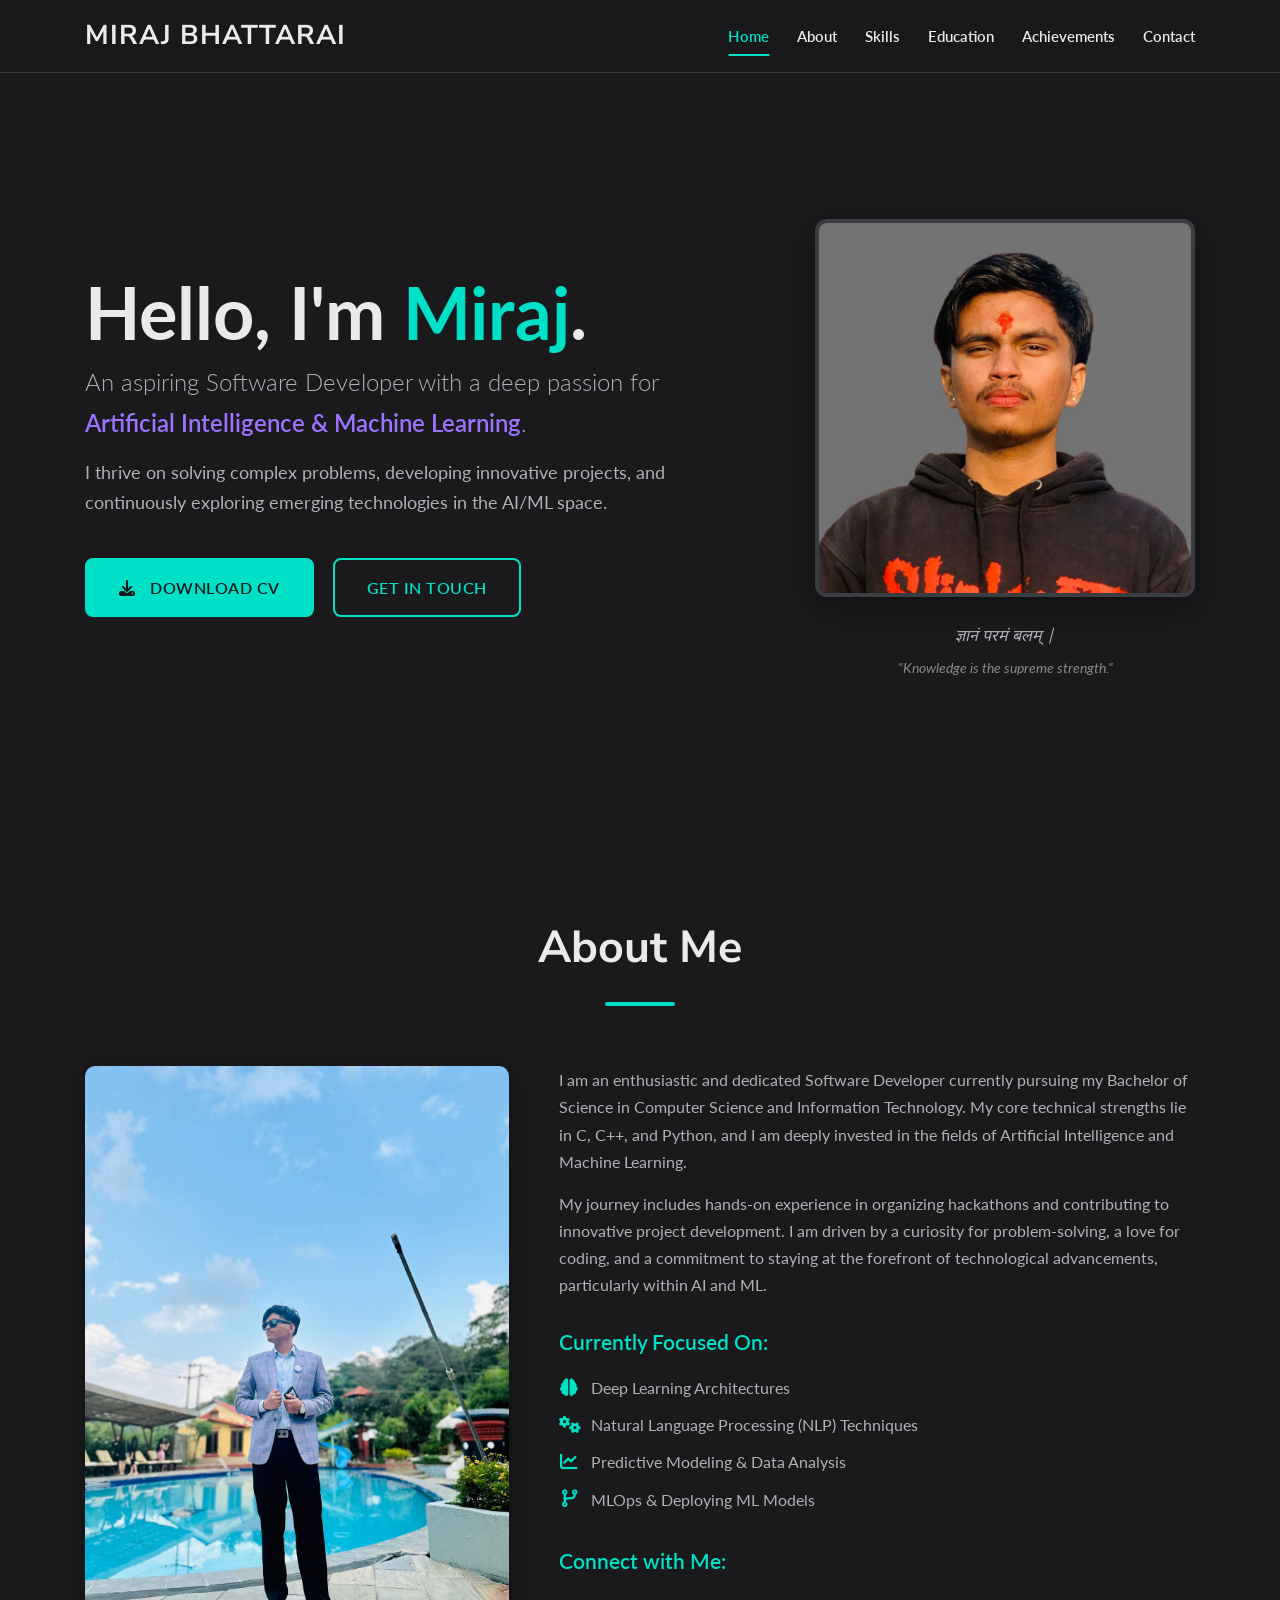
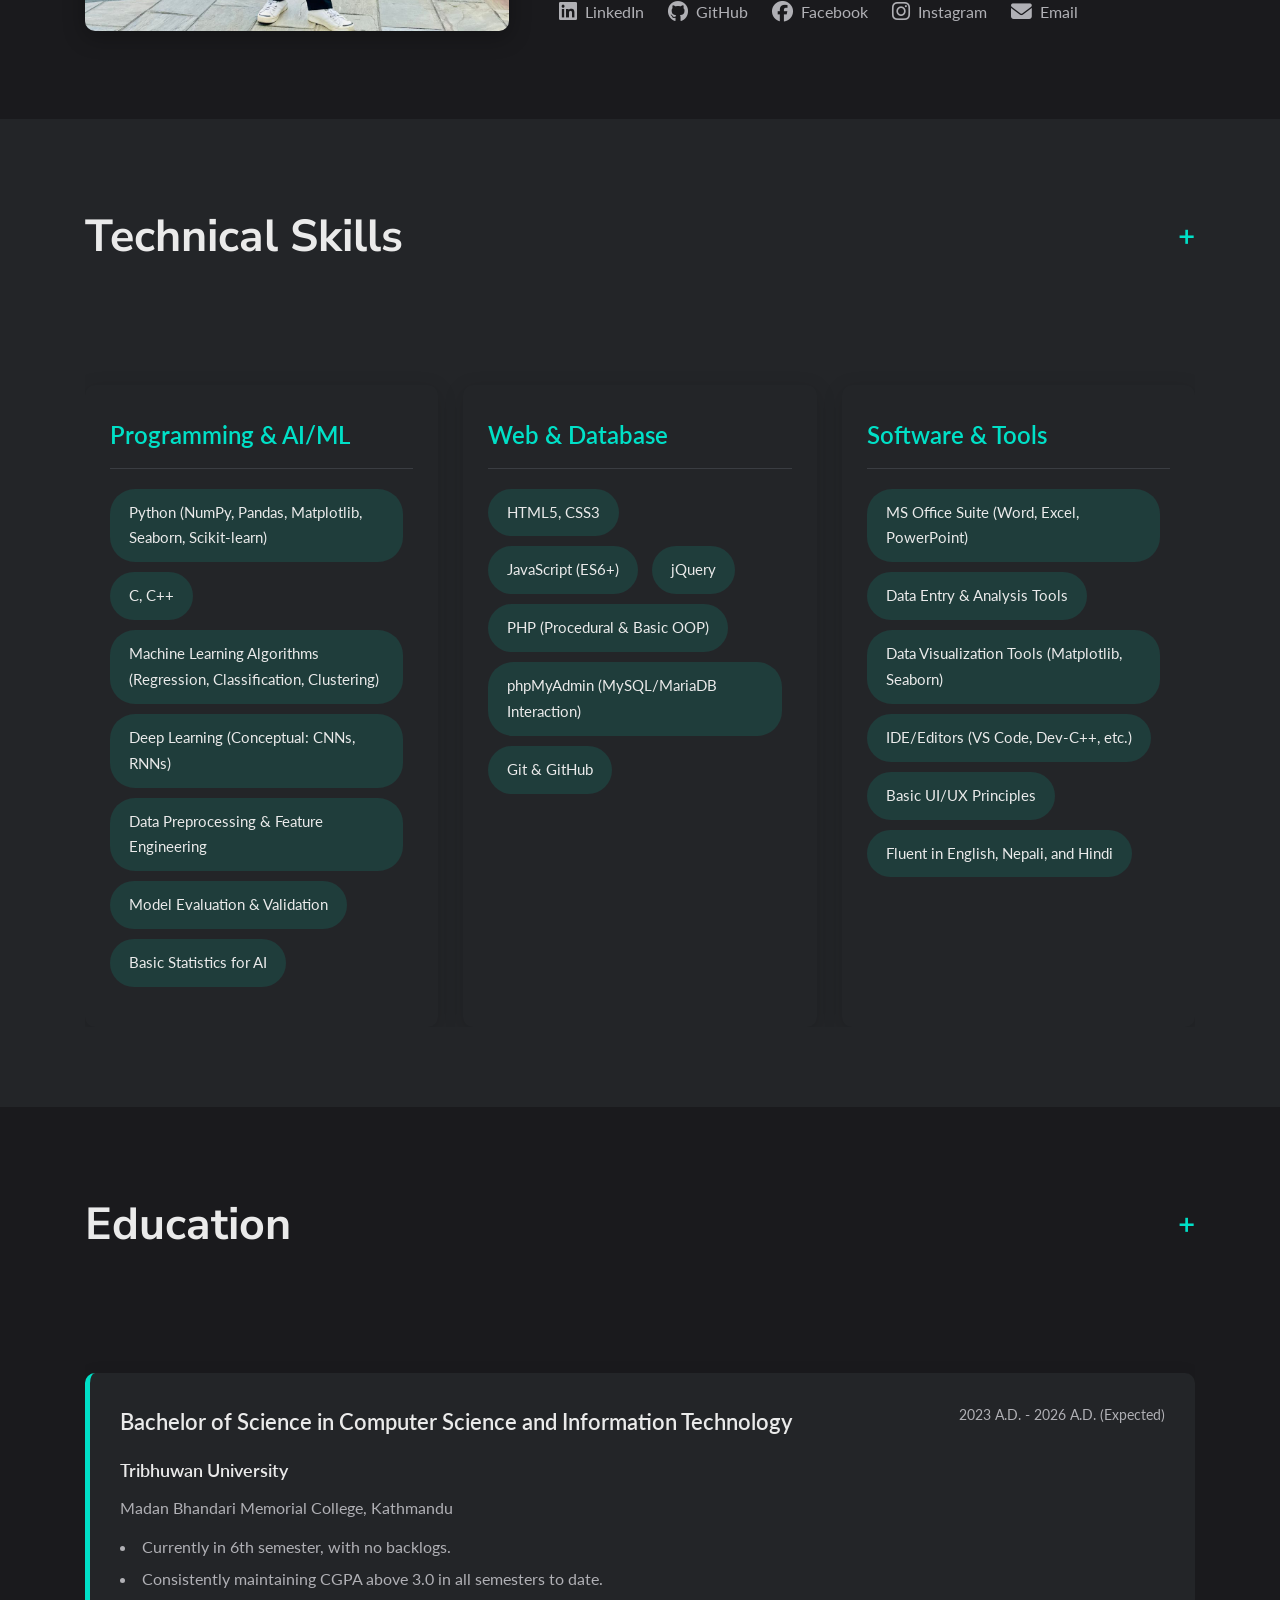
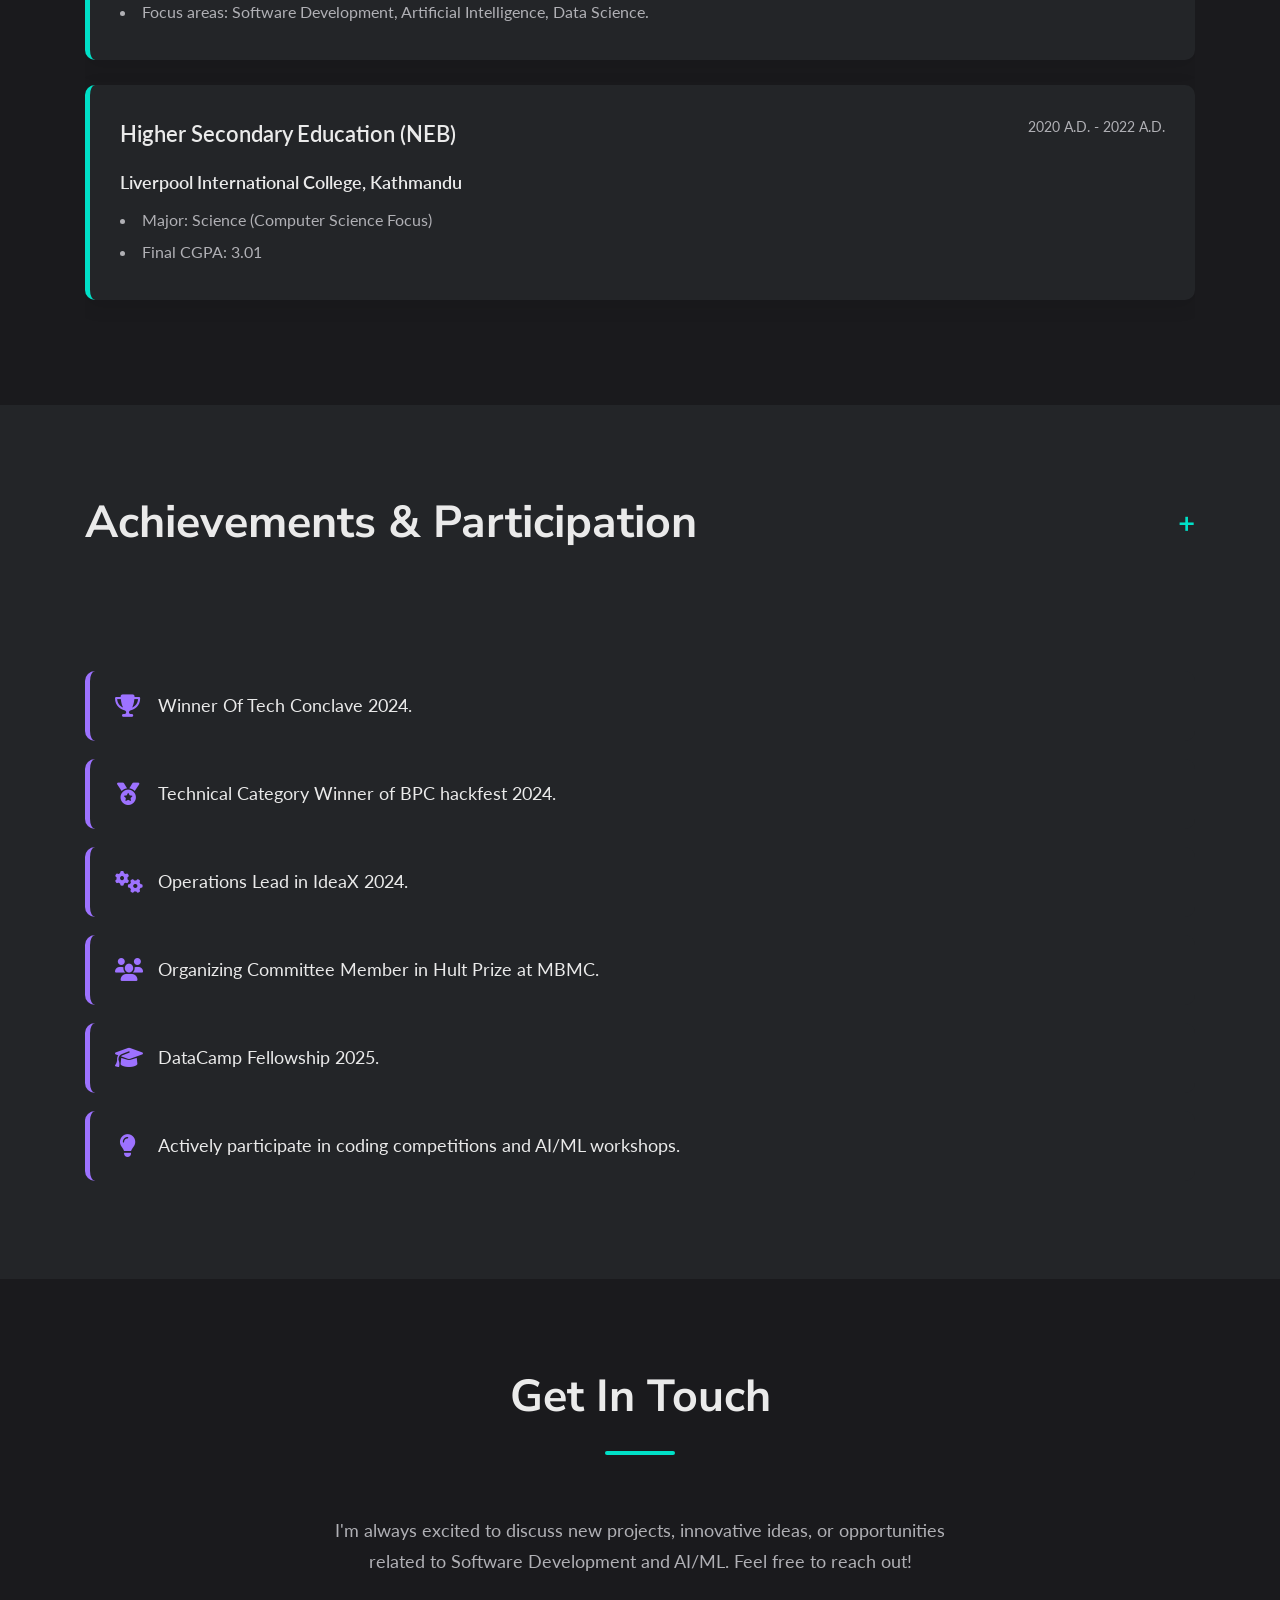
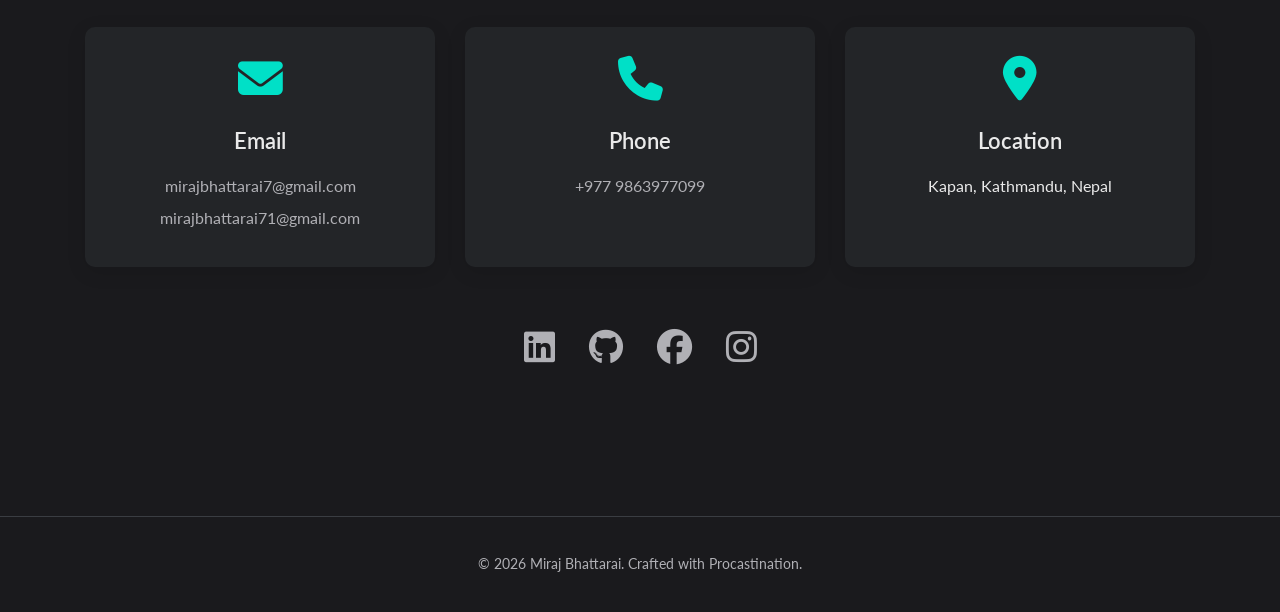
==== index.html @ d1d5b772 "Update index.html sem_updated" ====
<!DOCTYPE html>
<html lang="en">
<head>
    <meta charset="UTF-8">
    <meta name="viewport" content="width=device-width, initial-scale=1.0">
    <title>Miraj Bhattarai - Aspiring AI/ML Developer</title>
    <link rel="stylesheet" href="css/style.css">
    <link href="https://fonts.googleapis.com/css2?family=Lato:wght@300;400;700&family=Noto+Sans+Devanagari:wght@400;700&family=Nunito+Sans:wght@400;600;700&display=swap" rel="stylesheet">
    <link rel="stylesheet" href="https://cdnjs.cloudflare.com/ajax/libs/font-awesome/6.4.0/css/all.min.css">
    <link rel="icon" href="favicon.png" type="image/png" sizes="40x40">
</head>
<body>
    <header id="main-header">
        <div class="container">
            <div class="logo">
                <a href="#hero">MIRAJ BHATTARAI</a>
            </div>
            <nav>
                <button class="menu-toggle" id="mobile-menu" aria-label="Open navigation menu" aria-expanded="false">
                    <span class="bar"></span><span class="bar"></span><span class="bar"></span>
                </button>
                <ul class="nav-list">
                    <li><a href="#hero" class="active-link">Home</a></li>
                    <li><a href="#about">About</a></li>
                    <li><a href="#skills">Skills</a></li>
                    <li><a href="#education">Education</a></li>
                    <li><a href="#events">Achievements</a></li>
                    <li><a href="#contact">Contact</a></li>
                </ul>
            </nav>
        </div>
    </header>

    <main>
        <section id="hero">
            <div class="container hero-content-container">
                <div class="hero-text">
                    <h1 class="hero-greeting">Hello, I'm <span class="highlight-name">Miraj</span>.</h1>
                    <p class="hero-tagline">An aspiring Software Developer with a deep passion for <span class="ai-ml-highlight">Artificial Intelligence & Machine Learning</span>.</p>
                    <p class="hero-sub-tagline">I thrive on solving complex problems, developing innovative projects, and continuously exploring emerging technologies in the AI/ML space.</p>
                    <div class="hero-buttons">
                        <a href="docs/Miraj Bhattarai.pdf" class="btn btn-primary" download="Miraj Bhattarai_CV.pdf">
                            <i class="fas fa-download"></i> Download CV
                        </a>
                        <a href="#contact" class="btn btn-secondary">Get in Touch</a>
                    </div>
                </div>
                <div class="hero-image">
                    <img src="images/miraj-photo.jpg" alt="Miraj Bhattarai">
                    <p class="sanskrit-sloka">
                        ज्ञानं परमं बलम् |<br>
                        <!-- Jñānaṁ paramaṁ balam | -->
                    </p>
                     <p class="sloka-meaning">
                        <em>"Knowledge is the supreme strength."</em>
                    </p>
                </div>
            </div>
        </section>

        <section id="about" class="content-section">
            <div class="container">
                <h2 class="section-title"><span class="diamond-icon">◆</span> About Me</h2>
                <div class="about-content-grid">
                    <div class="about-image-container">
                        <img src="images/second.jpg" alt="Miraj Bhattarai - About" class="about-image">
                    </div>
                    <div class="about-text-container">
                        <p>
                            I am an enthusiastic and dedicated Software Developer currently pursuing my Bachelor of Science in Computer Science and Information Technology. My core technical strengths lie in C, C++, and Python, and I am deeply invested in the fields of Artificial Intelligence and Machine Learning.
                        </p>
                        <p>
                            My journey includes hands-on experience in organizing hackathons and contributing to innovative project development. I am driven by a curiosity for problem-solving, a love for coding, and a commitment to staying at the forefront of technological advancements, particularly within AI and ML.
                        </p>
                        <h4>Currently Focused On:</h4>
                        <ul>
                            <li><i class="fas fa-brain"></i> Deep Learning Architectures</li>
                            <li><i class="fas fa-cogs"></i> Natural Language Processing (NLP) Techniques</li>
                            <li><i class="fas fa-chart-line"></i> Predictive Modeling & Data Analysis</li>
                            <li><i class="fas fa-code-branch"></i> MLOps & Deploying ML Models</li>
                        </ul>
                        <div class="connect-links">
                            <h4>Connect with Me:</h4>
                            <a href="https://www.linkedin.com/in/miraj-bhattarai-1122b6265/" target="_blank" rel="noopener noreferrer"><i class="fab fa-linkedin"></i> LinkedIn</a>
                            <a href="https://github.com/MirajB1" target="_blank" rel="noopener noreferrer"><i class="fab fa-github"></i> GitHub</a>
                            <a href="https://www.facebook.com/miraj.bhattarai.944" target="_blank" rel="noopener noreferrer"><i class="fab fa-facebook"></i> Facebook</a>
                            <a href="https://www.instagram.com/bhattaraimiraj/" target="_blank" rel="noopener noreferrer"><i class="fab fa-instagram"></i> Instagram</a>
                            <a href="mailto:mirajbhattarai7@gmail.com"><i class="fas fa-envelope"></i> Email</a>
                        </div>
                    </div>
                </div>
            </div>
        </section>

        <section id="skills" class="content-section alt-bg">
            <div class="container">
                <h2 class="section-title collapsible-trigger">
                    <span class="diamond-icon">◆</span> Technical Skills <span class="toggle-icon">+</span>
                </h2>
                <div class="collapsible-content">
                    <div class="skills-layout">
                        <div class="skill-group">
                            <h3>Programming & AI/ML</h3>
                            <ul>
                                <li>Python (NumPy, Pandas, Matplotlib, Seaborn, Scikit-learn)</li>
                                <li>C, C++</li>
                                <li>Machine Learning Algorithms (Regression, Classification, Clustering)</li>
                                <li>Deep Learning (Conceptual: CNNs, RNNs)</li>
                                <li>Data Preprocessing & Feature Engineering</li>
                                <li>Model Evaluation & Validation</li>
                                <li>Basic Statistics for AI</li>
                            </ul>
                        </div>
                        <div class="skill-group">
                            <h3>Web & Database</h3>
                            <ul>
                                <li>HTML5, CSS3</li>
                                <li>JavaScript (ES6+)</li>
                                <li>jQuery</li>
                                <li>PHP (Procedural & Basic OOP)</li>
                                <li>phpMyAdmin (MySQL/MariaDB Interaction)</li>
                                <li>Git & GitHub</li>
                            </ul>
                        </div>
                        <div class="skill-group">
                            <h3>Software & Tools</h3>
                            <ul>
                                <li>MS Office Suite (Word, Excel, PowerPoint)</li>
                                <li>Data Entry & Analysis Tools</li>
                                <li>Data Visualization Tools (Matplotlib, Seaborn)</li>
                                <li>IDE/Editors (VS Code, Dev-C++, etc.)</li>
                                <li>Basic UI/UX Principles</li>
                                <li>Fluent in English, Nepali, and Hindi</li>
                            </ul>
                        </div>
                    </div>
                </div>
            </div>
        </section>

        <section id="education" class="content-section">
            <div class="container">
                <h2 class="section-title collapsible-trigger">
                    <span class="diamond-icon">◆</span> Education <span class="toggle-icon">+</span>
                </h2>
                <div class="collapsible-content">
                    <div class="education-entry">
                        <div class="education-header">
                            <h3>Bachelor of Science in Computer Science and Information Technology</h3>
                            <span class="dates">2023 A.D. - 2026 A.D. (Expected)</span>
                        </div>
                        <p class="institution">Tribhuwan University</p>
                        <p class="college">Madan Bhandari Memorial College, Kathmandu</p>
                        <ul>
                            <li>Currently in 6th semester, with no backlogs.</li>
                            <li>Consistently maintaining CGPA above 3.0 in all semesters to date.</li>
                            <li>Focus areas: Software Development, Artificial Intelligence, Data Science.</li>
                        </ul>
                    </div>
                    <div class="education-entry">
                        <div class="education-header">
                            <h3>Higher Secondary Education (NEB)</h3>
                            <span class="dates">2020 A.D. - 2022 A.D.</span>
                        </div>
                        <p class="institution">Liverpool International College, Kathmandu</p>
                        <ul>
                            <li>Major: Science (Computer Science Focus)</li>
                            <li>Final CGPA: 3.01</li>
                        </ul>
                    </div>
                </div>
            </div>
        </section>

        <section id="events" class="content-section alt-bg">
            <div class="container">
                <h2 class="section-title collapsible-trigger">
                    <span class="diamond-icon">◆</span> Achievements & Participation <span class="toggle-icon">+</span>
                </h2>
                <div class="collapsible-content">
                    <ul class="achievements-list">
                        <li><i class="fas fa-trophy"></i> Winner Of Tech Conclave 2024.</li>
                        <li><i class="fas fa-medal"></i> Technical Category Winner of BPC hackfest 2024.</li>
                        <li><i class="fas fa-cogs"></i> Operations Lead in IdeaX 2024.</li>
                        <li><i class="fas fa-users"></i> Organizing Committee Member in Hult Prize at MBMC.</li>
                        <li><i class="fas fa-graduation-cap"></i> DataCamp Fellowship 2025.</li>
                        <li><i class="fas fa-lightbulb"></i> Actively participate in coding competitions and AI/ML workshops.</li>
                    </ul>
                </div>
            </div>
        </section>

        <section id="contact" class="content-section">
            <div class="container">
                <h2 class="section-title"><span class="diamond-icon">◆</span> Get In Touch</h2>
                <p class="contact-intro">I'm always excited to discuss new projects, innovative ideas, or opportunities related to Software Development and AI/ML. Feel free to reach out!</p>
                <div class="contact-methods">
                    <div class="contact-method">
                        <i class="fas fa-envelope fa-2x"></i>
                        <h4>Email</h4>
                        <p><a href="mailto:mirajbhattarai7@gmail.com">mirajbhattarai7@gmail.com</a></p>
                        <p><a href="mailto:mirajbhattarai71@gmail.com">mirajbhattarai71@gmail.com</a></p>
                    </div>
                    <div class="contact-method">
                        <i class="fas fa-phone fa-2x"></i>
                        <h4>Phone</h4>
                        <p><a href="tel:+9779863977099">+977 9863977099</a></p>
                    </div>
                    <div class="contact-method">
                        <i class="fas fa-map-marker-alt fa-2x"></i>
                        <h4>Location</h4>
                        <p>Kapan, Kathmandu, Nepal</p>
                    </div>
                </div>
                <div class="social-links-footer">
                    <a href="https://www.linkedin.com/in/miraj-bhattarai-1122b6265/" target="_blank" rel="noopener noreferrer" aria-label="LinkedIn"><i class="fab fa-linkedin"></i></a>
                    <a href="https://github.com/MirajB1" target="_blank" rel="noopener noreferrer" aria-label="GitHub"><i class="fab fa-github"></i></a>
                    <a href="https://www.facebook.com/miraj.bhattarai.944" target="_blank" rel="noopener noreferrer" aria-label="Facebook"><i class="fab fa-facebook"></i></a>
                    <a href="https://www.instagram.com/bhattaraimiraj/" target="_blank" rel="noopener noreferrer" aria-label="Instagram"><i class="fab fa-instagram"></i></a>
                </div>
            </div>
        </section>
    </main>

    <footer id="main-footer">
        <div class="container">
            <p>© <span id="currentYear"></span> Miraj Bhattarai. Crafted with Procastination.</p>
        </div>
    </footer>

    <script src="js/script.js"></script>
</body>
</html>
---- css/style.css ----
/* css/style.css */
:root {
    --bg-dark: #1A1A1D;        /* Very dark charcoal */
    --bg-card: #232528;       /* Slightly lighter for cards */
    --text-primary: #EAEAEA;  /* Off-white for primary text */
    --text-secondary: #B0B0B5;/* Softer grey for secondary text */
    --accent-primary: #00E0C7;/* Bright Teal/Cyan */
    --accent-secondary: #9D72FF;/* A nice purple for AI/ML highlight */
    --border-color: #3A3D42;

    --font-main: 'Lato', sans-serif;
    --font-heading: 'Nunito Sans', sans-serif;

    --header-height: 70px;
}

* { margin: 0; padding: 0; box-sizing: border-box; }

html { scroll-behavior: smooth; font-size: 16px; }

body {
    font-family: var(--font-main);
    color: var(--text-primary);
    background-color: var(--bg-dark);
    line-height: 1.7;
    overflow-x: hidden;
    -webkit-font-smoothing: antialiased; /* Smoother fonts */
    -moz-osx-font-smoothing: grayscale;
}

.container { width: 90%; max-width: 1140px; margin: 0 auto; padding: 0 15px; }

/* --- Header & Navigation --- */
#main-header {
    background-color: rgba(26, 26, 29, 0.85);
    backdrop-filter: blur(10px);
    -webkit-backdrop-filter: blur(10px); /* For Safari */
    padding: 0.8rem 0;
    position: fixed;
    width: 100%;
    top: 0;
    left: 0;
    z-index: 1000;
    border-bottom: 1px solid var(--border-color);
    transition: background-color 0.3s ease, box-shadow 0.3s ease;
}
#main-header.scrolled {
    background-color: var(--bg-card);
    box-shadow: 0 2px 10px rgba(0,0,0,0.2);
}
#main-header .container { display: flex; justify-content: space-between; align-items: center; }
#main-header .logo a {
    font-family: var(--font-heading);
    font-size: 1.7rem;
    font-weight: 700;
    color: var(--text-primary);
    text-decoration: none;
    letter-spacing: 1px;
    transition: color 0.3s ease;
}
#main-header .logo a:hover { color: var(--accent-primary); }

nav .nav-list { list-style: none; display: flex; }
nav .nav-list li { margin-left: 28px; }
nav .nav-list li a {
    color: var(--text-primary);
    text-decoration: none;
    font-weight: 600;
    font-size: 0.95rem;
    padding: 8px 0px;
    position: relative;
    transition: color 0.3s ease;
}
nav .nav-list li a::after {
    content: ''; position: absolute; width: 0; height: 2px;
    bottom: -3px; left: 50%; transform: translateX(-50%);
    background-color: var(--accent-primary);
    transition: width 0.3s ease;
}
nav .nav-list li a:hover,
nav .nav-list li a.active-link { color: var(--accent-primary); }
nav .nav-list li a:hover::after,
nav .nav-list li a.active-link::after { width: 100%; }

.menu-toggle {
    display: none; flex-direction: column; justify-content: space-around;
    width: 25px; height: 21px; background: transparent; border: none;
    cursor: pointer; padding: 0; z-index: 10;
}
.menu-toggle .bar {
    display: block; width: 25px; height: 3px;
    background-color: var(--text-primary); border-radius: 10px;
    transition: all 0.3s ease-in-out;
}
.menu-toggle.is-active .bar:nth-child(1) { transform: translateY(8px) rotate(45deg); }
.menu-toggle.is-active .bar:nth-child(2) { opacity: 0; }
.menu-toggle.is-active .bar:nth-child(3) { transform: translateY(-8px) rotate(-45deg); }


/* --- Main Content & Sections --- */
main { padding-top: var(--header-height); }
.content-section { padding: 80px 0; }
.content-section.alt-bg { background-color: var(--bg-card); }

.section-title {
    font-family: var(--font-heading);
    font-size: 2.8rem;
    font-weight: 700;
    color: var(--text-primary);
    text-align: center;
    margin-bottom: 60px;
    position: relative;
    padding-bottom: 20px;
}
.section-title::after {
    content: ''; position: absolute; display: block;
    width: 70px; height: 4px; background: var(--accent-primary);
    bottom: 0; left: 50%; transform: translateX(-50%);
    border-radius: 2px;
}
.section-title .diamond-icon { display: none; /* Not using diamond icon in this theme */ }


/* --- Hero Section --- */
#hero {
    min-height: calc(100vh - var(--header-height));
    display: flex;
    align-items: center;
    background-color: var(--bg-dark);
    padding-top: var(--header-height);
    margin-top: calc(-1 * var(--header-height));
    position: relative; /* For potential pseudo-elements later */
}
#hero .hero-content-container { display: flex; align-items: center; justify-content: space-between; gap: 50px; }
#hero .hero-text { flex: 1.5; max-width: 620px; animation: fadeInText 1s ease-out 0.5s backwards; }

@keyframes fadeInText {
    from { opacity: 0; transform: translateY(20px); }
    to { opacity: 1; transform: translateY(0); }
}

#hero .hero-greeting {
    font-size: clamp(3rem, 6vw, 4.5rem); /* Responsive font size */
    font-weight: 700; color: var(--text-primary);
    margin-bottom: 10px; line-height: 1.1;
}
#hero .highlight-name { color: var(--accent-primary); }
#hero .ai-ml-highlight { color: var(--accent-secondary); font-weight:600; }
#hero .hero-tagline { font-size: 1.5rem; color: var(--text-secondary); margin-bottom: 15px; font-weight: 300; }
#hero .hero-sub-tagline { font-size: 1.1rem; color: var(--text-secondary); margin-bottom: 40px; }

#hero .hero-buttons .btn {
    padding: 14px 32px; text-decoration: none; border-radius: 8px; /* Slightly less rounded */
    font-weight: 600; font-size: 1rem; margin-right: 15px;
    transition: all 0.3s ease; display: inline-block; margin-bottom: 10px;
    border: 2px solid var(--accent-primary);
    text-transform: uppercase;
    letter-spacing: 0.5px;
}
#hero .hero-buttons .btn-primary { background-color: var(--accent-primary); color: var(--bg-dark); }
#hero .hero-buttons .btn-primary:hover { background-color: transparent; color: var(--accent-primary); transform: translateY(-2px); }
#hero .hero-buttons .btn-secondary { background-color: transparent; color: var(--accent-primary); }
#hero .hero-buttons .btn-secondary:hover { background-color: var(--accent-primary); color: var(--bg-dark); transform: translateY(-2px); }
#hero .hero-buttons .btn i { margin-right: 10px; }

#hero .hero-image { flex: 1; text-align: center; max-width: 380px; animation: fadeInImage 1s ease-out 0.8s backwards;}

@keyframes fadeInImage {
    from { opacity: 0; transform: scale(0.9); }
    to { opacity: 1; transform: scale(1); }
}
#hero .hero-image img {
    max-width: 100%; height: auto;
    border-radius: 12px; /* Modern rounded square */
    border: 4px solid var(--border-color);
    box-shadow: 0 10px 30px rgba(0,0,0,0.35);
}
#hero .hero-image .sanskrit-sloka {
    font-family: 'Noto Sans Devanagari', var(--font-main);
    font-size: 1rem; color: var(--text-secondary);
    margin-top: 20px; line-height: 1.7; font-style: italic;
}
#hero .hero-image .sloka-meaning {
    font-size: 0.9rem; color: #888; margin-top: 5px; font-style: normal;
}

/* --- About Me Section --- */
#about .about-content-grid { display: grid; grid-template-columns: 0.8fr 1.2fr; gap: 50px; align-items: flex-start; }
#about .about-image { max-width: 100%; border-radius: 10px; box-shadow: 0 6px 22px rgba(0,0,0,0.3); }
#about .about-text-container p { margin-bottom: 15px; color: var(--text-secondary); }
#about .about-text-container h4 { font-size: 1.3rem; color: var(--accent-primary); margin-top: 25px; margin-bottom: 15px; font-weight: 600;}
#about .about-text-container ul { list-style: none; padding-left: 0; }
#about .about-text-container ul li { margin-bottom: 10px; display: flex; align-items: center; color: var(--text-secondary); }
#about .about-text-container ul li i { color: var(--accent-primary); margin-right: 12px; width: 20px; text-align:center; font-size: 1.1em; }
#about .connect-links { margin-top: 30px; }
#about .connect-links a {
    color: var(--text-secondary); text-decoration: none; margin-right: 20px;
    font-size: 1rem; transition: color 0.3s ease; display: inline-flex; align-items: center;
    padding: 5px 0;
}
#about .connect-links a:hover { color: var(--accent-primary); }
#about .connect-links a i { font-size: 1.3rem; margin-right: 8px; }


/* --- Collapsible Section Styles --- */
.collapsible-trigger { cursor: pointer; display: flex; justify-content: space-between; align-items: center; user-select: none; }
.collapsible-trigger .toggle-icon { font-size: 1.8rem; font-weight: 700; transition: transform 0.3s ease; color: var(--accent-primary); }
.collapsible-trigger.active .toggle-icon { transform: rotate(45deg); }
.section-title.collapsible-trigger::after { display:none; } /* Remove main underline if trigger */
.collapsible-content { display: block; overflow: hidden; max-height: 3000px; /* Large enough for content */
    transition: max-height 0.6s cubic-bezier(0.25, 0.1, 0.25, 1), padding-top 0.6s ease, padding-bottom 0.6s ease;
    padding-top: 30px; /* Initial padding when open */
}


/* --- Skills Section --- */
#skills .skills-layout { display: grid; grid-template-columns: repeat(auto-fit, minmax(300px, 1fr)); gap: 25px; }
#skills .skill-group { background-color: var(--bg-card); padding: 30px 25px; border-radius: 10px; box-shadow: 0 5px 20px rgba(0,0,0,0.15); }
#skills .skill-group h3 {
    color: var(--accent-primary); margin-bottom: 20px; font-size: 1.5rem;
    padding-bottom: 12px; border-bottom: 1px solid var(--border-color); font-weight: 600;
}
#skills .skill-group ul { list-style: none; padding: 0; }
#skills .skill-group ul li {
    background-color: rgba(0, 224, 199, 0.12); /* Teal accent with low opacity */
    color: var(--text-primary);
    padding: 10px 18px; margin-bottom: 10px; margin-right: 10px;
    border-radius: 25px; display: inline-block;
    font-size: 0.95rem; border: 1px solid transparent; /* var(--accent-primary); */
    transition: background-color 0.3s, border-color 0.3s;
}
#skills .skill-group ul li:hover {
    background-color: rgba(0, 224, 199, 0.25);
    border-color: var(--accent-primary);
}


/* --- Education Section --- */
#education .education-entry {
    background-color: var(--bg-card); padding: 30px; margin-bottom: 25px;
    border-radius: 10px; position: relative;
    border-left: 5px solid var(--accent-primary);
    box-shadow: 0 5px 20px rgba(0,0,0,0.1);
}
#education .education-header { display: flex; justify-content: space-between; align-items: flex-start; margin-bottom: 10px; flex-wrap: wrap;}
#education .education-header h3 { color: var(--text-primary); font-size: 1.4rem; margin:0 0 5px 0; font-weight: 600;}
#education .dates { color: var(--text-secondary); font-size: 0.9rem; white-space: nowrap; }
#education .institution { font-weight: 600; margin-bottom: 8px; color: var(--text-primary); font-size: 1.1rem;}
#education .college { margin-bottom: 12px; color: var(--text-secondary); }
#education ul { list-style-position: inside; padding-left: 0; color: var(--text-secondary); }
#education ul li { margin-bottom: 5px; }

/* --- Achievements Section --- */
#events .achievements-list { list-style: none; padding: 0; }
#events .achievements-list li {
    background-color: var(--bg-card); padding: 20px 25px;
    margin-bottom: 18px; border-radius: 10px;
    display: flex; align-items: center;
    font-size: 1.1rem; color: var(--text-primary);
    transition: transform 0.2s ease, box-shadow 0.2s ease;
    border-left: 5px solid var(--accent-secondary); /* Using secondary accent here */
}
#events .achievements-list li:hover {
    transform: scale(1.02); /* Slight scale up */
    box-shadow: 0 8px 25px rgba(127, 90, 240, 0.15);
}
#events .achievements-list li i { color: var(--accent-secondary); margin-right: 18px; font-size: 1.4rem; width: 25px; text-align: center;}

/* --- Contact Section --- */
#contact .contact-intro { text-align: center; max-width: 650px; margin: 0 auto 50px auto; font-size: 1.15rem; color: var(--text-secondary); }
#contact .contact-methods { display: grid; grid-template-columns: repeat(auto-fit, minmax(280px, 1fr)); gap: 30px; margin-bottom: 50px; }
#contact .contact-method {
    background-color: var(--bg-card); padding: 30px 25px;
    border-radius: 10px; text-align: center;
    box-shadow: 0 5px 20px rgba(0,0,0,0.1);
    transition: transform 0.3s ease, box-shadow 0.3s ease;
}
#contact .contact-method:hover {
    transform: translateY(-5px);
    box-shadow: 0 10px 25px rgba(0, 224, 199, 0.15);
}
#contact .contact-method i { font-size: 2.8rem; color: var(--accent-primary); margin-bottom: 20px; }
#contact .contact-method h4 { font-size: 1.4rem; color: var(--text-primary); margin-bottom: 12px; font-weight: 600;}
#contact .contact-method p { margin-bottom: 5px;}
#contact .contact-method p a { color: var(--text-secondary); text-decoration: none; word-break: break-all; }
#contact .contact-method p a:hover { color: var(--accent-primary); }

#contact .social-links-footer { text-align: center; margin-top: 40px; }
#contact .social-links-footer a {
    color: var(--text-secondary); font-size: 2.2rem; margin: 0 15px;
    transition: color 0.3s ease, transform 0.3s ease; display: inline-block;
}
#contact .social-links-footer a:hover { color: var(--accent-primary); transform: translateY(-4px); }


/* --- Footer --- */
#main-footer {
    background-color: var(--bg-dark);
    border-top: 1px solid var(--border-color);
    color: var(--text-secondary);
    text-align: center;
    padding: 35px 0;
    margin-top: 60px;
    font-size: 0.9rem;
}
#main-footer p i { transition: color 0.3s ease; }
#main-footer p i:hover { color: var(--accent-primary); }


/* --- Responsive Adjustments & Mobile Accordion --- */
@media (max-width: 992px) { /* Medium devices (tablets) */
    html { font-size: 15.5px; }
    .container { width: 92%; }
    #hero .hero-content-container { gap: 30px; flex-direction: column; text-align:center;} /* Stack on tablet */
    #hero .hero-text { order: 2; margin-top: 30px; text-align:center; max-width: 100%;}
    #hero .hero-image { order: 1; max-width: 300px; }
    #hero .hero-buttons { justify-content: center;}

    #about .about-content-grid { grid-template-columns: 1fr; text-align: center; }
    #about .about-image-container { margin: 0 auto 30px auto; max-width: 300px; }
    #about .about-text-container { text-align: center; }
    #about .about-text-container p,
    #about .about-text-container h4,
    #about .about-text-container ul { text-align: left; } /* Keep internal text readable */
    #about .about-text-container ul { display: inline-block;} /* Allow centering of UL block */
    #about .connect-links { justify-content: center; }
}

@media (max-width: 768px) { /* Small devices (phones) */
    html { font-size: 15px; }
    #main-header .logo a { font-size: 1.4rem; }
    .menu-toggle { display: flex; }
    nav .nav-list {
        display: none; flex-direction: column; position: absolute;
        top: calc(var(--header-height) - 1px);
        left: 0; background-color: var(--bg-card);
        width: 100%; padding: 0;
        box-shadow: 0 8px 16px rgba(0,0,0,0.2);
        border-top: 1px solid var(--border-color);
    }
    nav .nav-list.active { display: flex; }
    nav .nav-list li { margin: 0; width: 100%; }
    nav .nav-list li a {
        padding: 15px 20px; display: block; text-align: left;
        border-bottom: 1px solid var(--border-color);
        color: var(--text-primary);
    }
    nav .nav-list li a:hover { color: var(--accent-primary); }
    nav .nav-list li a.active-link { color: var(--accent-primary); }
    nav .nav-list li a::after { display: none; }
    nav .nav-list li:last-child a { border-bottom: none; }

    #hero { min-height: auto; padding: calc(var(--header-height) + 30px) 0 50px 0;}
    #hero .hero-image { max-width: 220px; }
    #hero .hero-buttons .btn { width: 85%; max-width: 280px; }

    .section-title { font-size: 2rem; margin-bottom: 20px; padding-bottom: 10px;}
    .section-title.collapsible-trigger { margin-bottom: 0; padding-bottom: 20px; }
    .section-title.collapsible-trigger::after { display: none; }

    .content-section { padding: 40px 0; }

    .collapsible-content {
        max-height: 0;
        padding-top: 0;
        padding-bottom: 0;
        overflow: hidden;
    }
    .collapsible-content.open {
        max-height: 3000px; /* Adjust if needed */
        padding-top: 20px;
        padding-bottom: 20px;
    }

    #skills .skills-layout { grid-template-columns: 1fr; }
    #skills .skill-group { padding: 20px; }

    #education .education-header { flex-direction: column; align-items: flex-start; }
    #education .dates { margin-top: 5px; font-size: 0.85rem; }

    #contact .contact-methods { grid-template-columns: 1fr; }
}
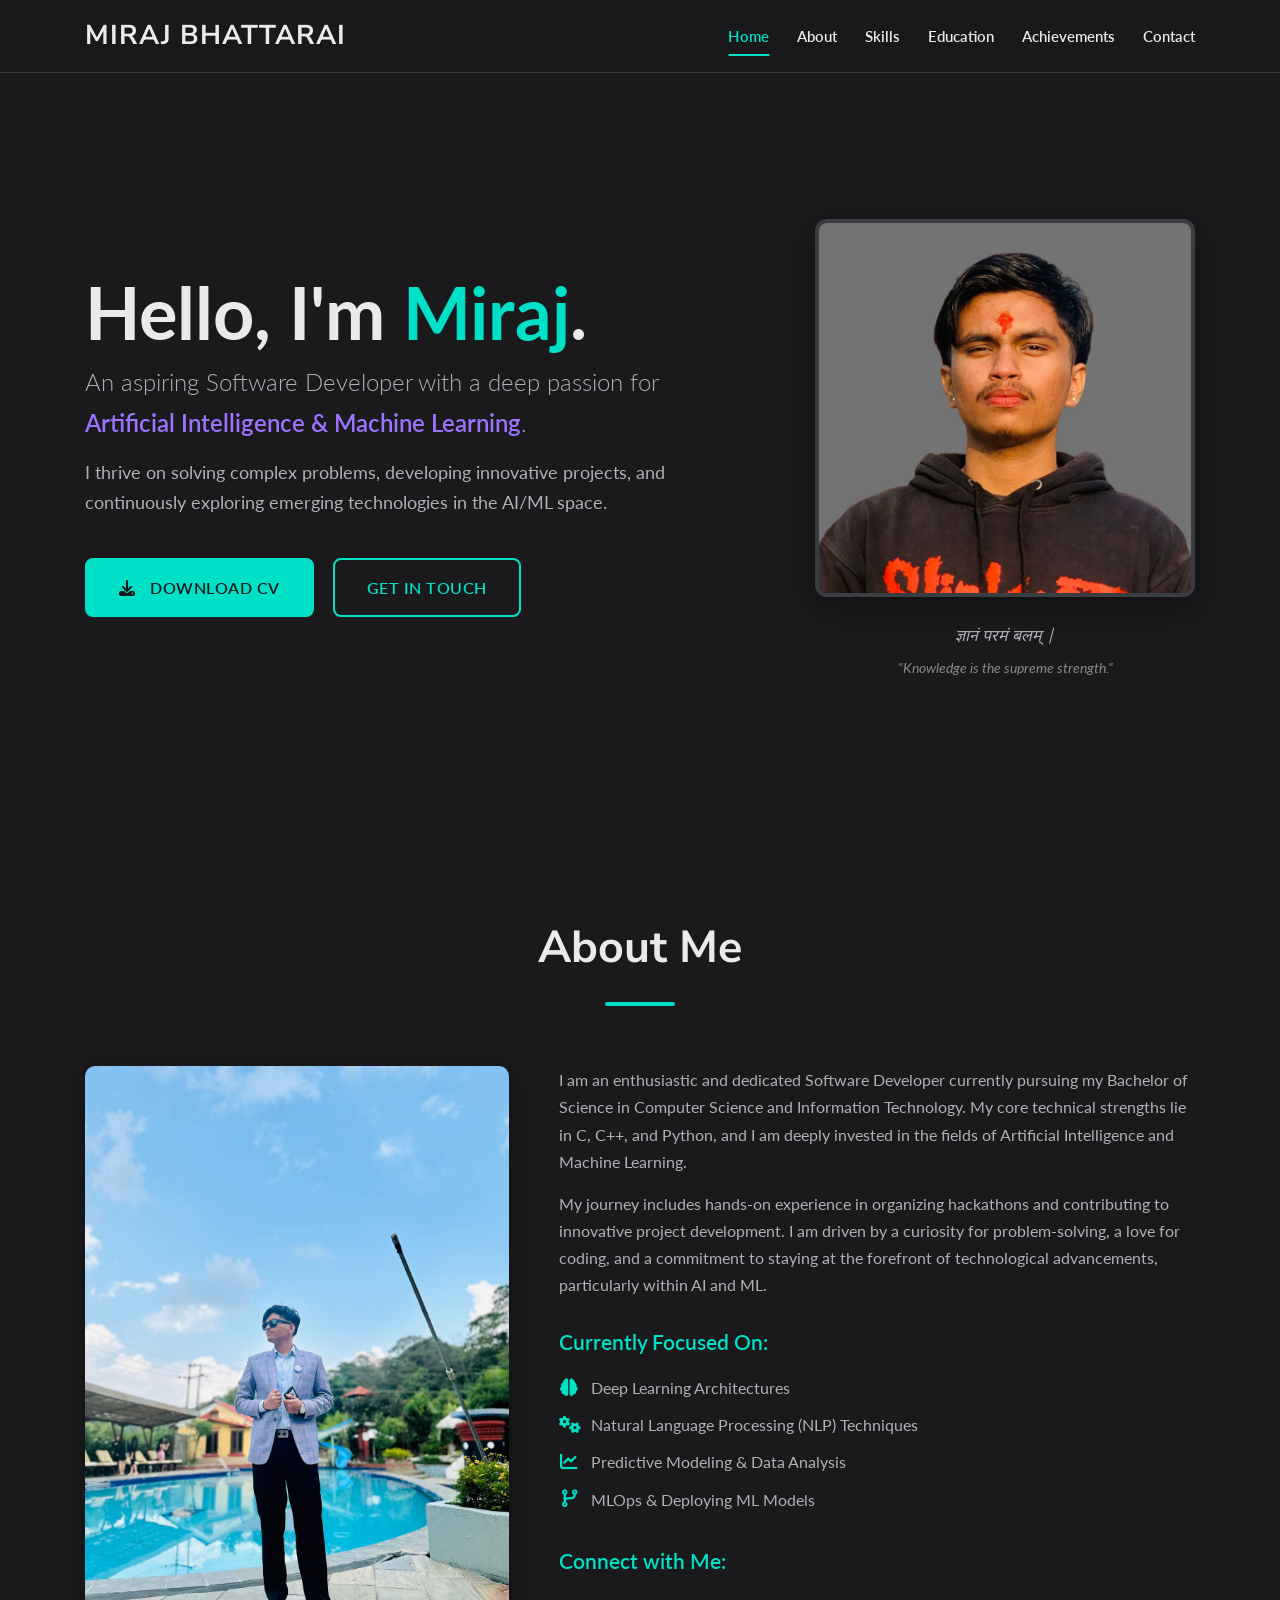
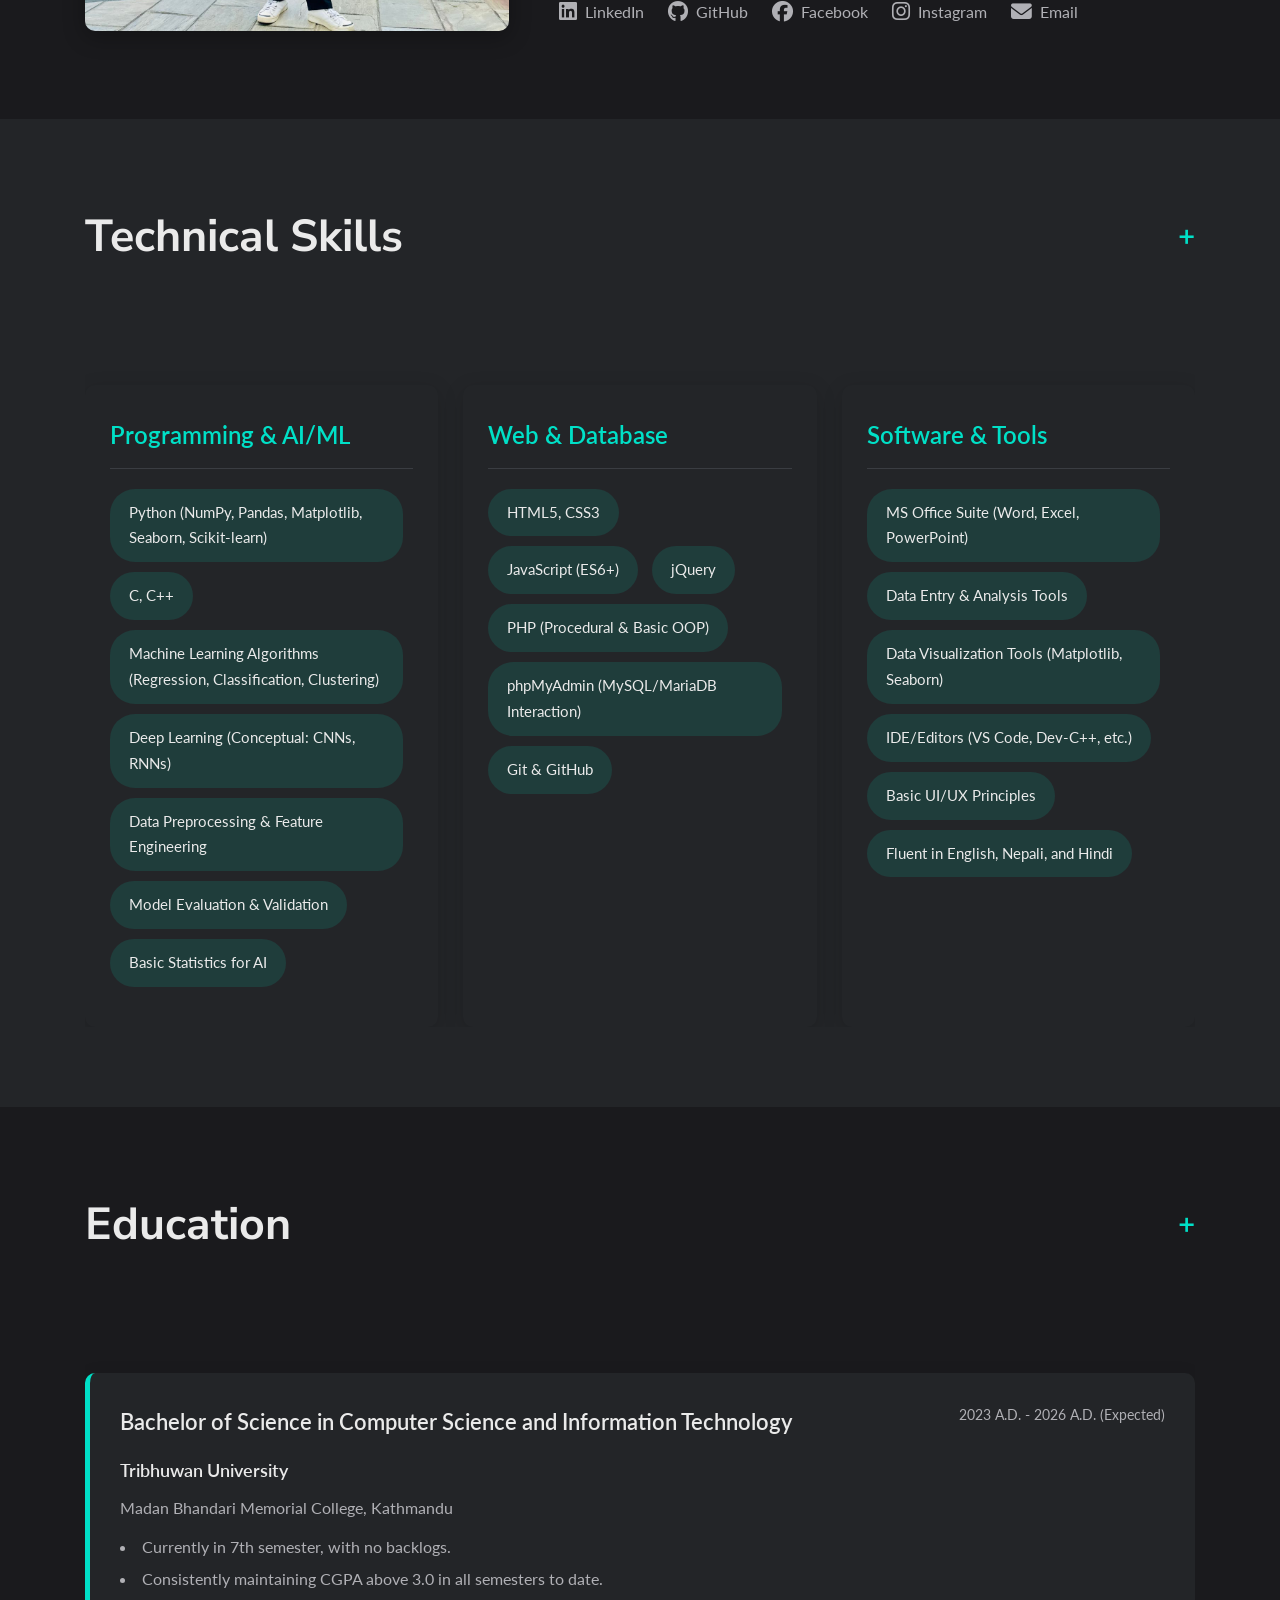
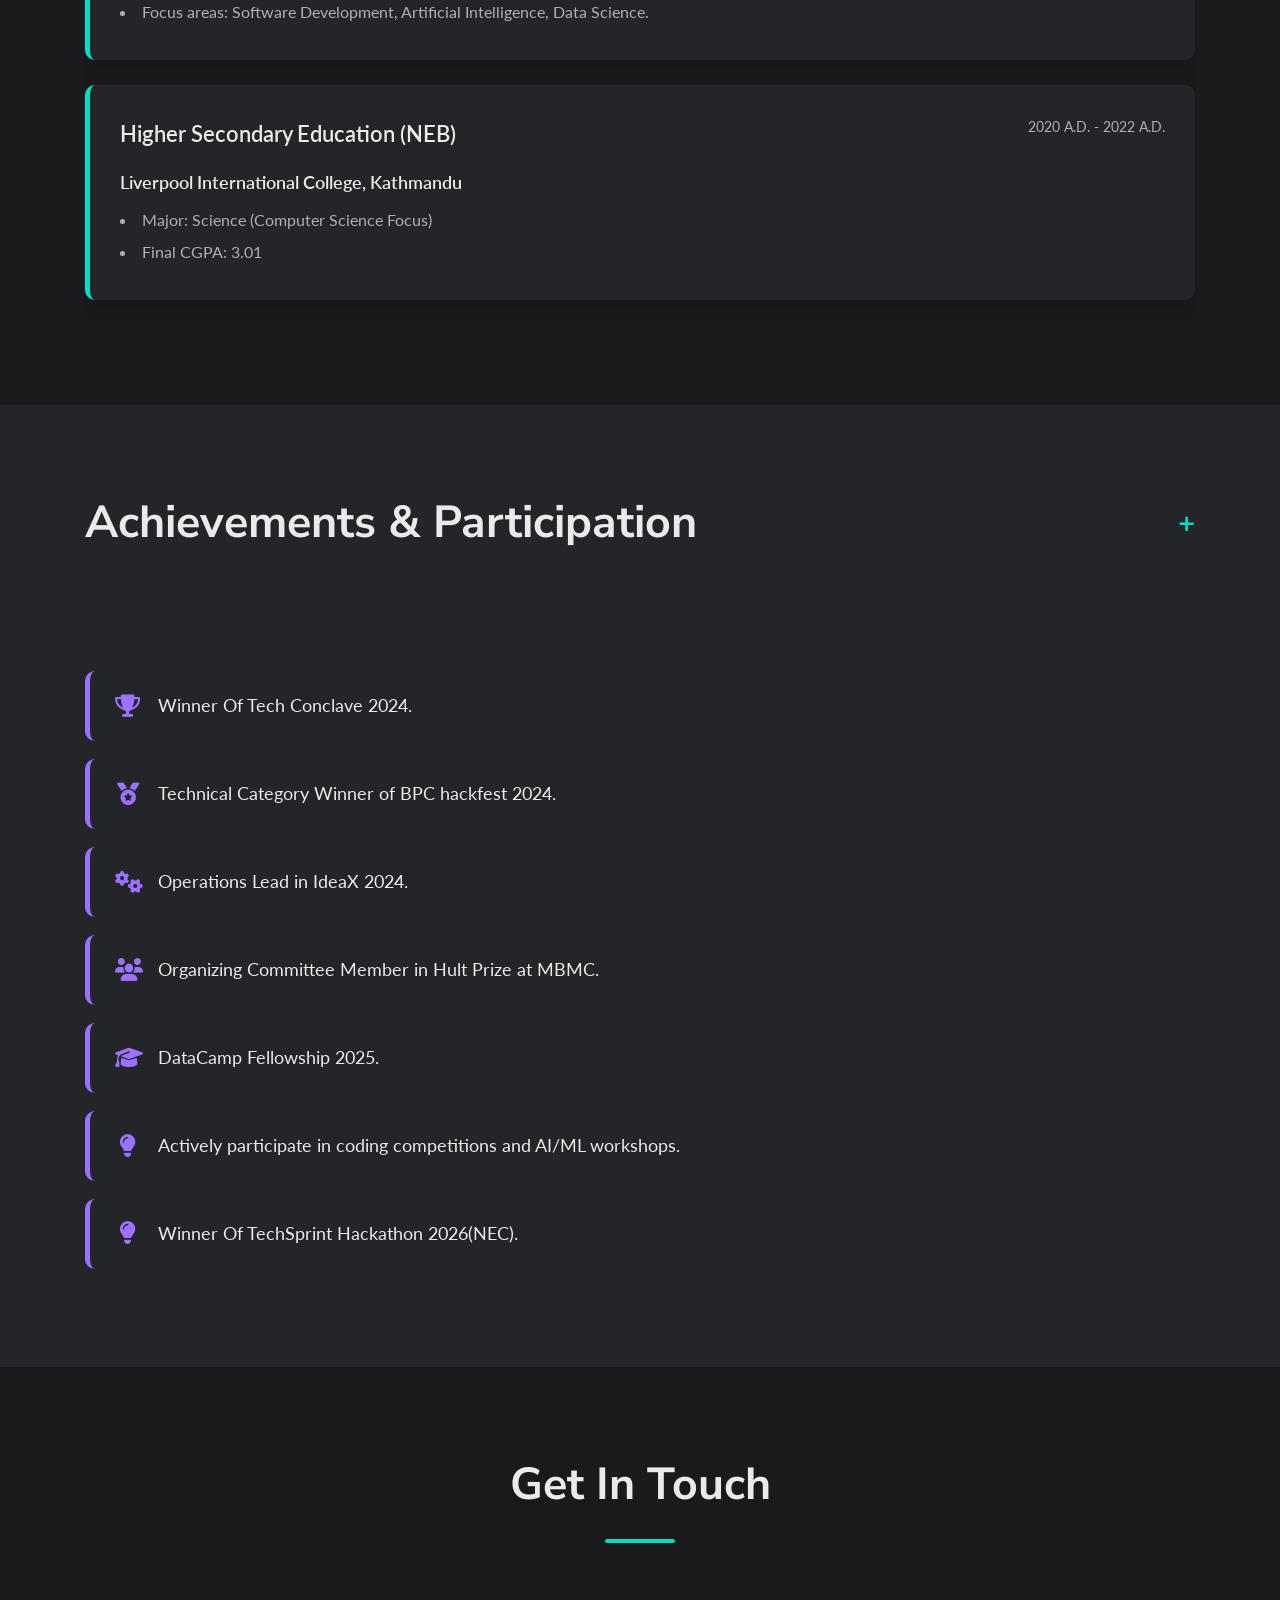
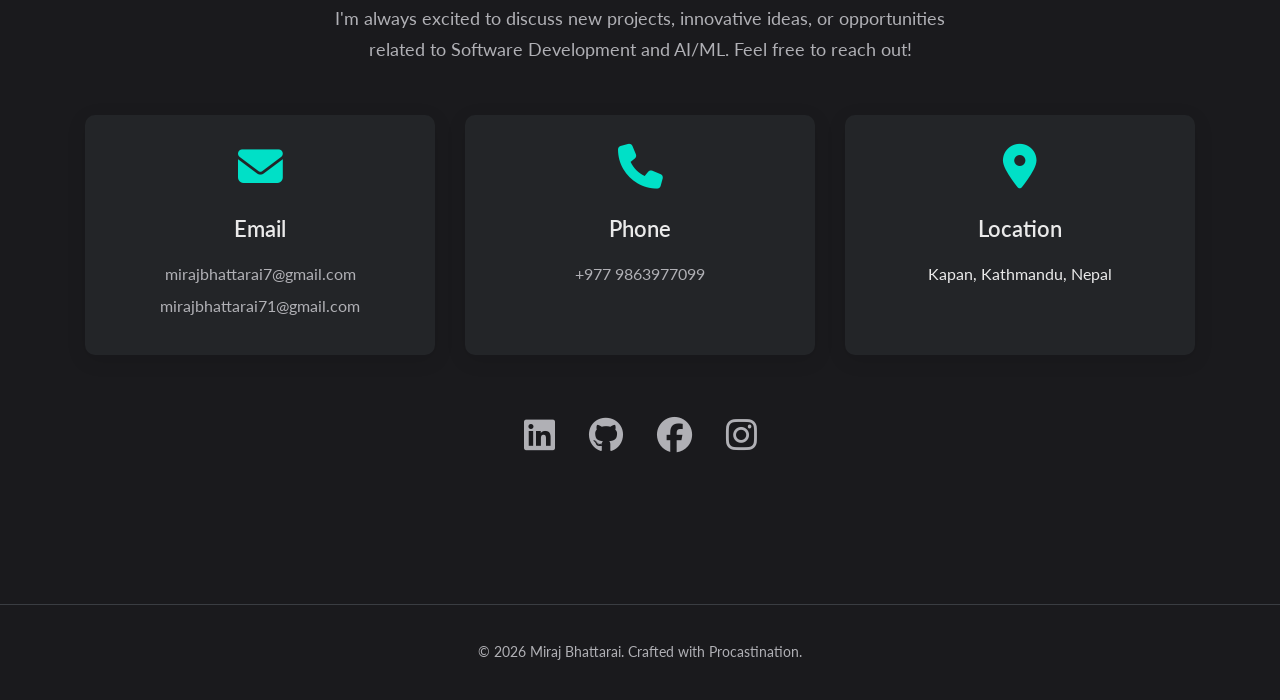
==== commit 38f7dce3: "new cv updated" ====
--- a/index.html
+++ b/index.html
@@ -10,25 +10,32 @@
     <link rel="icon" href="favicon.png" type="image/png" sizes="40x40">
 </head>
 <body>
-    <header id="main-header">
+   
+<header id="main-header">
         <div class="container">
             <div class="logo">
                 <a href="#hero">MIRAJ BHATTARAI</a>
-            </div>
+           
+</div>
             <nav>
                 <button class="menu-toggle" id="mobile-menu" aria-label="Open navigation menu" aria-expanded="false">
-                    <span class="bar"></span><span class="bar"></span><span class="bar"></span>
-                </button>
+                   
+<span class="bar"></span><span class="bar"></span><span class="bar"></span>
+       
+        </button>
                 <ul class="nav-list">
-                    <li><a href="#hero" class="active-link">Home</a></li>
+                   
+<li><a href="#hero" class="active-link">Home</a></li>
                     <li><a href="#about">About</a></li>
                     <li><a href="#skills">Skills</a></li>
                     <li><a href="#education">Education</a></li>
-                    <li><a href="#events">Achievements</a></li>
+           
+        <li><a href="#events">Achievements</a></li>
                     <li><a href="#contact">Contact</a></li>
                 </ul>
             </nav>
-        </div>
+      
+ </div>
     </header>
 
     <main>
@@ -41,7 +48,7 @@
                     <div class="hero-buttons">
                         <a href="docs/Miraj Bhattarai.pdf" class="btn btn-primary" download="Miraj Bhattarai_CV.pdf">
                             <i class="fas fa-download"></i> Download CV
-                        </a>
+                      </a>
                         <a href="#contact" class="btn btn-secondary">Get in Touch</a>
                     </div>
                 </div>
@@ -55,53 +62,55 @@
                         <em>"Knowledge is the supreme strength."</em>
                     </p>
                 </div>
-            </div>
+           
+</div>
         </section>
 
         <section id="about" class="content-section">
-            <div class="container">
+      
+     <div class="container">
                 <h2 class="section-title"><span class="diamond-icon">◆</span> About Me</h2>
                 <div class="about-content-grid">
                     <div class="about-image-container">
-                        <img src="images/second.jpg" alt="Miraj Bhattarai - About" class="about-image">
+              <img src="images/second.jpg" alt="Miraj Bhattarai - About" class="about-image">
                     </div>
                     <div class="about-text-container">
                         <p>
                             I am an enthusiastic and dedicated Software Developer currently pursuing my Bachelor of Science in Computer Science and Information Technology. My core technical strengths lie in C, C++, and Python, and I am deeply invested in the fields of Artificial Intelligence and Machine Learning.
                         </p>
-                        <p>
+        <p>
                             My journey includes hands-on experience in organizing hackathons and contributing to innovative project development. I am driven by a curiosity for problem-solving, a love for coding, and a commitment to staying at the forefront of technological advancements, particularly within AI and ML.
                         </p>
                         <h4>Currently Focused On:</h4>
                         <ul>
                             <li><i class="fas fa-brain"></i> Deep Learning Architectures</li>
-                            <li><i class="fas fa-cogs"></i> Natural Language Processing (NLP) Techniques</li>
+      <li><i class="fas fa-cogs"></i> Natural Language Processing (NLP) Techniques</li>
                             <li><i class="fas fa-chart-line"></i> Predictive Modeling & Data Analysis</li>
                             <li><i class="fas fa-code-branch"></i> MLOps & Deploying ML Models</li>
-                        </ul>
+                       </ul>
                         <div class="connect-links">
-                            <h4>Connect with Me:</h4>
+                      <h4>Connect with Me:</h4>
                             <a href="https://www.linkedin.com/in/miraj-bhattarai-1122b6265/" target="_blank" rel="noopener noreferrer"><i class="fab fa-linkedin"></i> LinkedIn</a>
-                            <a href="https://github.com/MirajB1" target="_blank" rel="noopener noreferrer"><i class="fab fa-github"></i> GitHub</a>
+                           <a href="https://github.com/MirajB1" target="_blank" rel="noopener noreferrer"><i class="fab fa-github"></i> GitHub</a>
                             <a href="https://www.facebook.com/miraj.bhattarai.944" target="_blank" rel="noopener noreferrer"><i class="fab fa-facebook"></i> Facebook</a>
                             <a href="https://www.instagram.com/bhattaraimiraj/" target="_blank" rel="noopener noreferrer"><i class="fab fa-instagram"></i> Instagram</a>
-                            <a href="mailto:mirajbhattarai7@gmail.com"><i class="fas fa-envelope"></i> Email</a>
-                        </div>
-                    </div>
-                </div>
+      <a href="mailto:mirajbhattarai7@gmail.com"><i class="fas fa-envelope"></i> Email</a>
+                        </div>
+                    </div>
+     </div>
             </div>
         </section>
 
         <section id="skills" class="content-section alt-bg">
             <div class="container">
-                <h2 class="section-title collapsible-trigger">
+    <h2 class="section-title collapsible-trigger">
                     <span class="diamond-icon">◆</span> Technical Skills <span class="toggle-icon">+</span>
-                </h2>
+               </h2>
                 <div class="collapsible-content">
-                    <div class="skills-layout">
+           <div class="skills-layout">
                         <div class="skill-group">
                             <h3>Programming & AI/ML</h3>
-                            <ul>
+              <ul>
                                 <li>Python (NumPy, Pandas, Matplotlib, Seaborn, Scikit-learn)</li>
                                 <li>C, C++</li>
                                 <li>Machine Learning Algorithms (Regression, Classification, Clustering)</li>
@@ -111,31 +120,32 @@
                                 <li>Basic Statistics for AI</li>
                             </ul>
                         </div>
-                        <div class="skill-group">
-                            <h3>Web & Database</h3>
+
+                       <div class="skill-group">
+                           <h3>Web & Database</h3>
                             <ul>
-                                <li>HTML5, CSS3</li>
+      <li>HTML5, CSS3</li>
                                 <li>JavaScript (ES6+)</li>
                                 <li>jQuery</li>
-                                <li>PHP (Procedural & Basic OOP)</li>
-                                <li>phpMyAdmin (MySQL/MariaDB Interaction)</li>
-                                <li>Git & GitHub</li>
+      <li>PHP (Procedural & Basic OOP)</li>
+                               <li>phpMyAdmin (MySQL/MariaDB Interaction)</li>
+                               <li>Git & GitHub</li>
                             </ul>
-                        </div>
+                       </div>
                         <div class="skill-group">
-                            <h3>Software & Tools</h3>
+                          <h3>Software & Tools</h3>
                             <ul>
-                                <li>MS Office Suite (Word, Excel, PowerPoint)</li>
-                                <li>Data Entry & Analysis Tools</li>
-                                <li>Data Visualization Tools (Matplotlib, Seaborn)</li>
-                                <li>IDE/Editors (VS Code, Dev-C++, etc.)</li>
-                                <li>Basic UI/UX Principles</li>
-                                <li>Fluent in English, Nepali, and Hindi</li>
+            <li>MS Office Suite (Word, Excel, PowerPoint)</li>
+               <li>Data Entry & Analysis Tools</li>
+    <li>Data Visualization Tools (Matplotlib, Seaborn)</li>
+            <li>IDE/Editors (VS Code, Dev-C++, etc.)</li>
+          <li>Basic UI/UX Principles</li>
+                               <li>Fluent in English, Nepali, and Hindi</li>
                             </ul>
-                        </div>
-                    </div>
-                </div>
-            </div>
+     </div>
+                    </div>
+                </div>
+       </div>
         </section>
 
         <section id="education" class="content-section">
@@ -143,87 +153,91 @@
                 <h2 class="section-title collapsible-trigger">
                     <span class="diamond-icon">◆</span> Education <span class="toggle-icon">+</span>
                 </h2>
-                <div class="collapsible-content">
+         <div class="collapsible-content">
                     <div class="education-entry">
                         <div class="education-header">
-                            <h3>Bachelor of Science in Computer Science and Information Technology</h3>
+                <h3>Bachelor of Science in Computer Science and Information Technology</h3>
                             <span class="dates">2023 A.D. - 2026 A.D. (Expected)</span>
                         </div>
                         <p class="institution">Tribhuwan University</p>
                         <p class="college">Madan Bhandari Memorial College, Kathmandu</p>
-                        <ul>
-                            <li>Currently in 6th semester, with no backlogs.</li>
+                       <ul>
+                            <li>Currently in 7th semester, with no backlogs.</li>
                             <li>Consistently maintaining CGPA above 3.0 in all semesters to date.</li>
                             <li>Focus areas: Software Development, Artificial Intelligence, Data Science.</li>
-                        </ul>
+                     </ul>
                     </div>
                     <div class="education-entry">
                         <div class="education-header">
-                            <h3>Higher Secondary Education (NEB)</h3>
-                            <span class="dates">2020 A.D. - 2022 A.D.</span>
-                        </div>
-                        <p class="institution">Liverpool International College, Kathmandu</p>
+        <h3>Higher Secondary Education (NEB)</h3>
+                           <span class="dates">2020 A.D. - 2022 A.D.</span>
+                        </div>
+                      <p class="institution">Liverpool International College, Kathmandu</p>
                         <ul>
                             <li>Major: Science (Computer Science Focus)</li>
                             <li>Final CGPA: 3.01</li>
                         </ul>
                     </div>
-                </div>
+     </div>
             </div>
         </section>
 
         <section id="events" class="content-section alt-bg">
             <div class="container">
-                <h2 class="section-title collapsible-trigger">
+    <h2 class="section-title collapsible-trigger">
                     <span class="diamond-icon">◆</span> Achievements & Participation <span class="toggle-icon">+</span>
                 </h2>
                 <div class="collapsible-content">
                     <ul class="achievements-list">
-                        <li><i class="fas fa-trophy"></i> Winner Of Tech Conclave 2024.</li>
-                        <li><i class="fas fa-medal"></i> Technical Category Winner of BPC hackfest 2024.</li>
+<li><i class="fas fa-trophy"></i> Winner Of Tech Conclave 2024.</li>
+           <li><i class="fas fa-medal"></i> Technical Category Winner of BPC hackfest 2024.</li>
                         <li><i class="fas fa-cogs"></i> Operations Lead in IdeaX 2024.</li>
                         <li><i class="fas fa-users"></i> Organizing Committee Member in Hult Prize at MBMC.</li>
-                        <li><i class="fas fa-graduation-cap"></i> DataCamp Fellowship 2025.</li>
-                        <li><i class="fas fa-lightbulb"></i> Actively participate in coding competitions and AI/ML workshops.</li>
+      <li><i class="fas fa-graduation-cap"></i> DataCamp Fellowship 2025.</li>
+                       <li><i class="fas fa-lightbulb"></i> Actively participate in coding competitions and AI/ML workshops.</li>
+                       <li><i class="fas fa-lightbulb"></i> Winner Of TechSprint Hackathon 2026(NEC).</li>
                     </ul>
-                </div>
+   
+            </div>
             </div>
         </section>
 
         <section id="contact" class="content-section">
             <div class="container">
-                <h2 class="section-title"><span class="diamond-icon">◆</span> Get In Touch</h2>
+     <h2 class="section-title"><span class="diamond-icon">◆</span> Get In Touch</h2>
                 <p class="contact-intro">I'm always excited to discuss new projects, innovative ideas, or opportunities related to Software Development and AI/ML. Feel free to reach out!</p>
                 <div class="contact-methods">
                     <div class="contact-method">
                         <i class="fas fa-envelope fa-2x"></i>
                         <h4>Email</h4>
-                        <p><a href="mailto:mirajbhattarai7@gmail.com">mirajbhattarai7@gmail.com</a></p>
+                <p><a href="mailto:mirajbhattarai7@gmail.com">mirajbhattarai7@gmail.com</a></p>
                         <p><a href="mailto:mirajbhattarai71@gmail.com">mirajbhattarai71@gmail.com</a></p>
                     </div>
-                    <div class="contact-method">
+         <div class="contact-method">
                         <i class="fas fa-phone fa-2x"></i>
                         <h4>Phone</h4>
-                        <p><a href="tel:+9779863977099">+977 9863977099</a></p>
-                    </div>
+                       <p><a href="tel:+9779863977099">+977 9863977099</a></p>
+                   </div>
                     <div class="contact-method">
                         <i class="fas fa-map-marker-alt fa-2x"></i>
-                        <h4>Location</h4>
+                       <h4>Location</h4>
                         <p>Kapan, Kathmandu, Nepal</p>
-                    </div>
+                   </div>
                 </div>
                 <div class="social-links-footer">
-                    <a href="https://www.linkedin.com/in/miraj-bhattarai-1122b6265/" target="_blank" rel="noopener noreferrer" aria-label="LinkedIn"><i class="fab fa-linkedin"></i></a>
+  <a href="https://www.linkedin.com/in/miraj-bhattarai-1122b6265/" target="_blank" rel="noopener noreferrer" aria-label="LinkedIn"><i class="fab fa-linkedin"></i></a>
                     <a href="https://github.com/MirajB1" target="_blank" rel="noopener noreferrer" aria-label="GitHub"><i class="fab fa-github"></i></a>
                     <a href="https://www.facebook.com/miraj.bhattarai.944" target="_blank" rel="noopener noreferrer" aria-label="Facebook"><i class="fab fa-facebook"></i></a>
                     <a href="https://www.instagram.com/bhattaraimiraj/" target="_blank" rel="noopener noreferrer" aria-label="Instagram"><i class="fab fa-instagram"></i></a>
                 </div>
-            </div>
+           
+</div>
         </section>
     </main>
 
     <footer id="main-footer">
-        <div class="container">
+       
+<div class="container">
             <p>© <span id="currentYear"></span> Miraj Bhattarai. Crafted with Procastination.</p>
         </div>
     </footer>
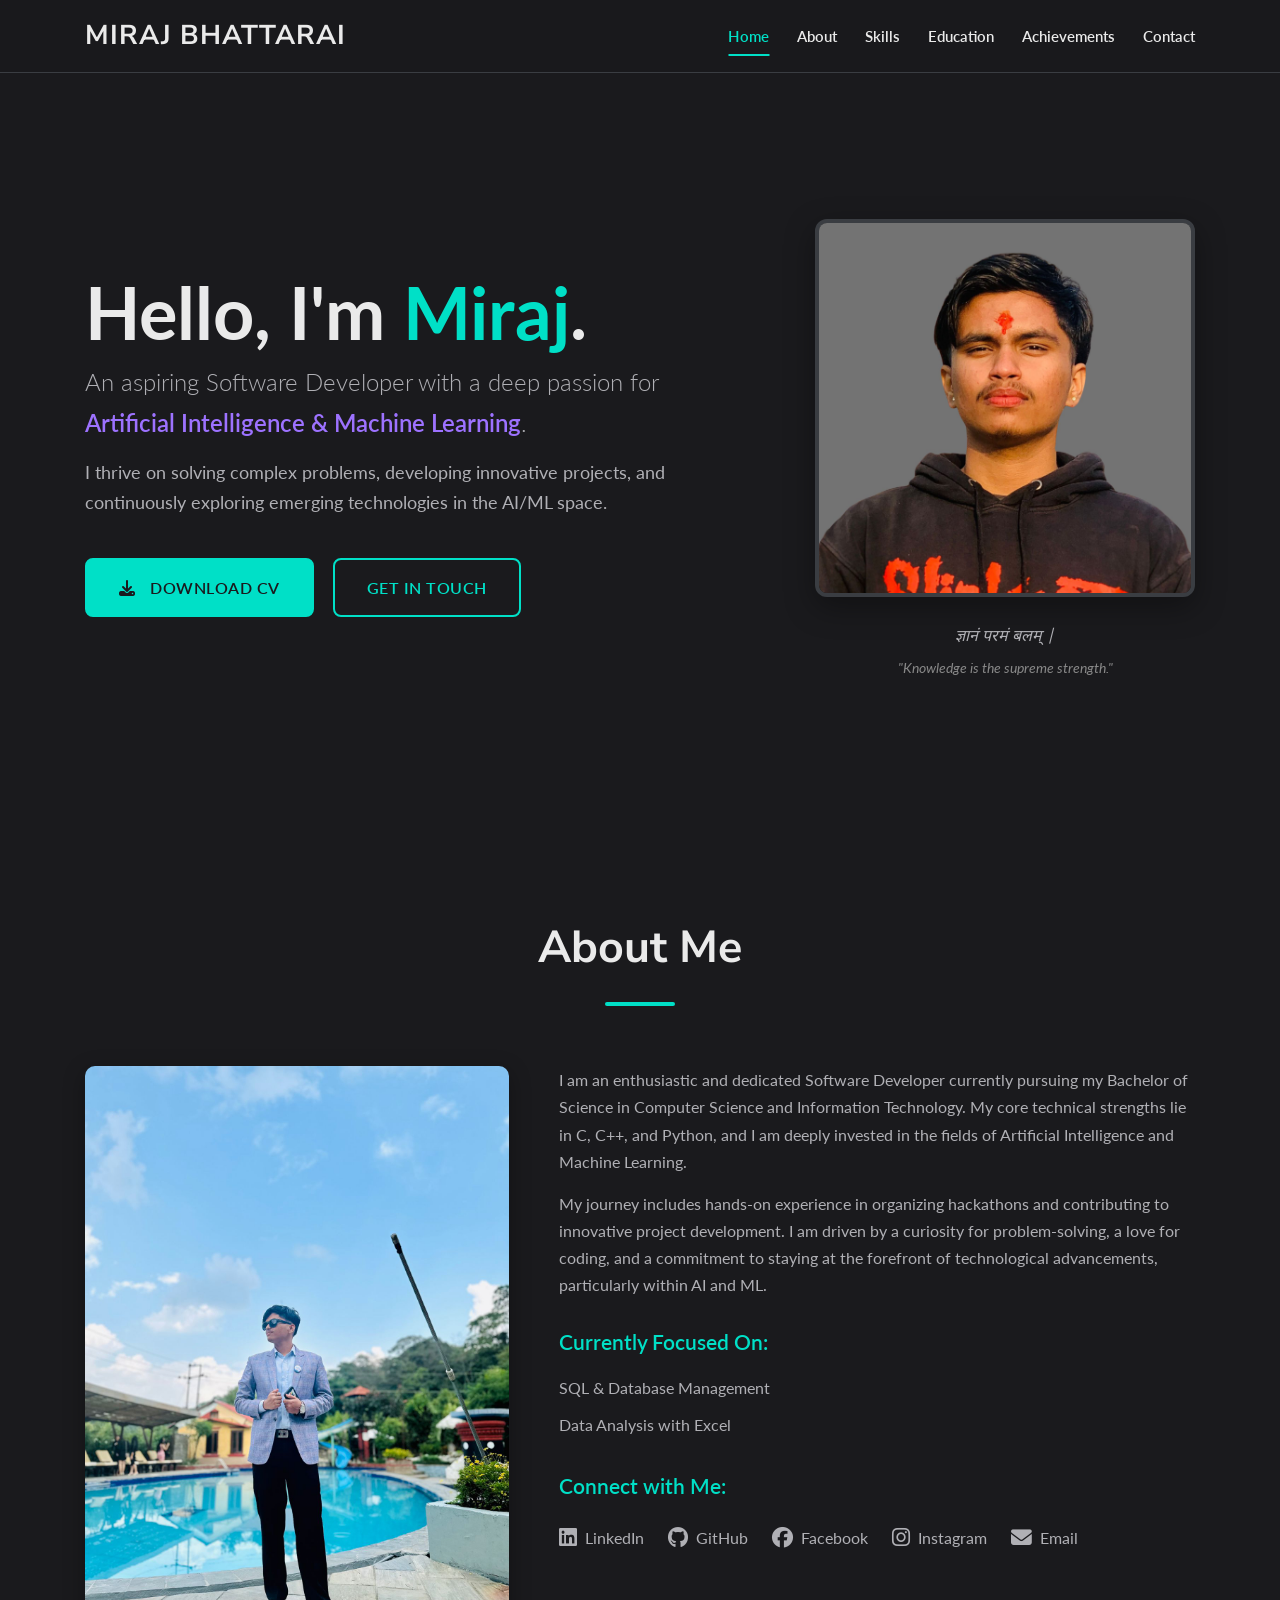
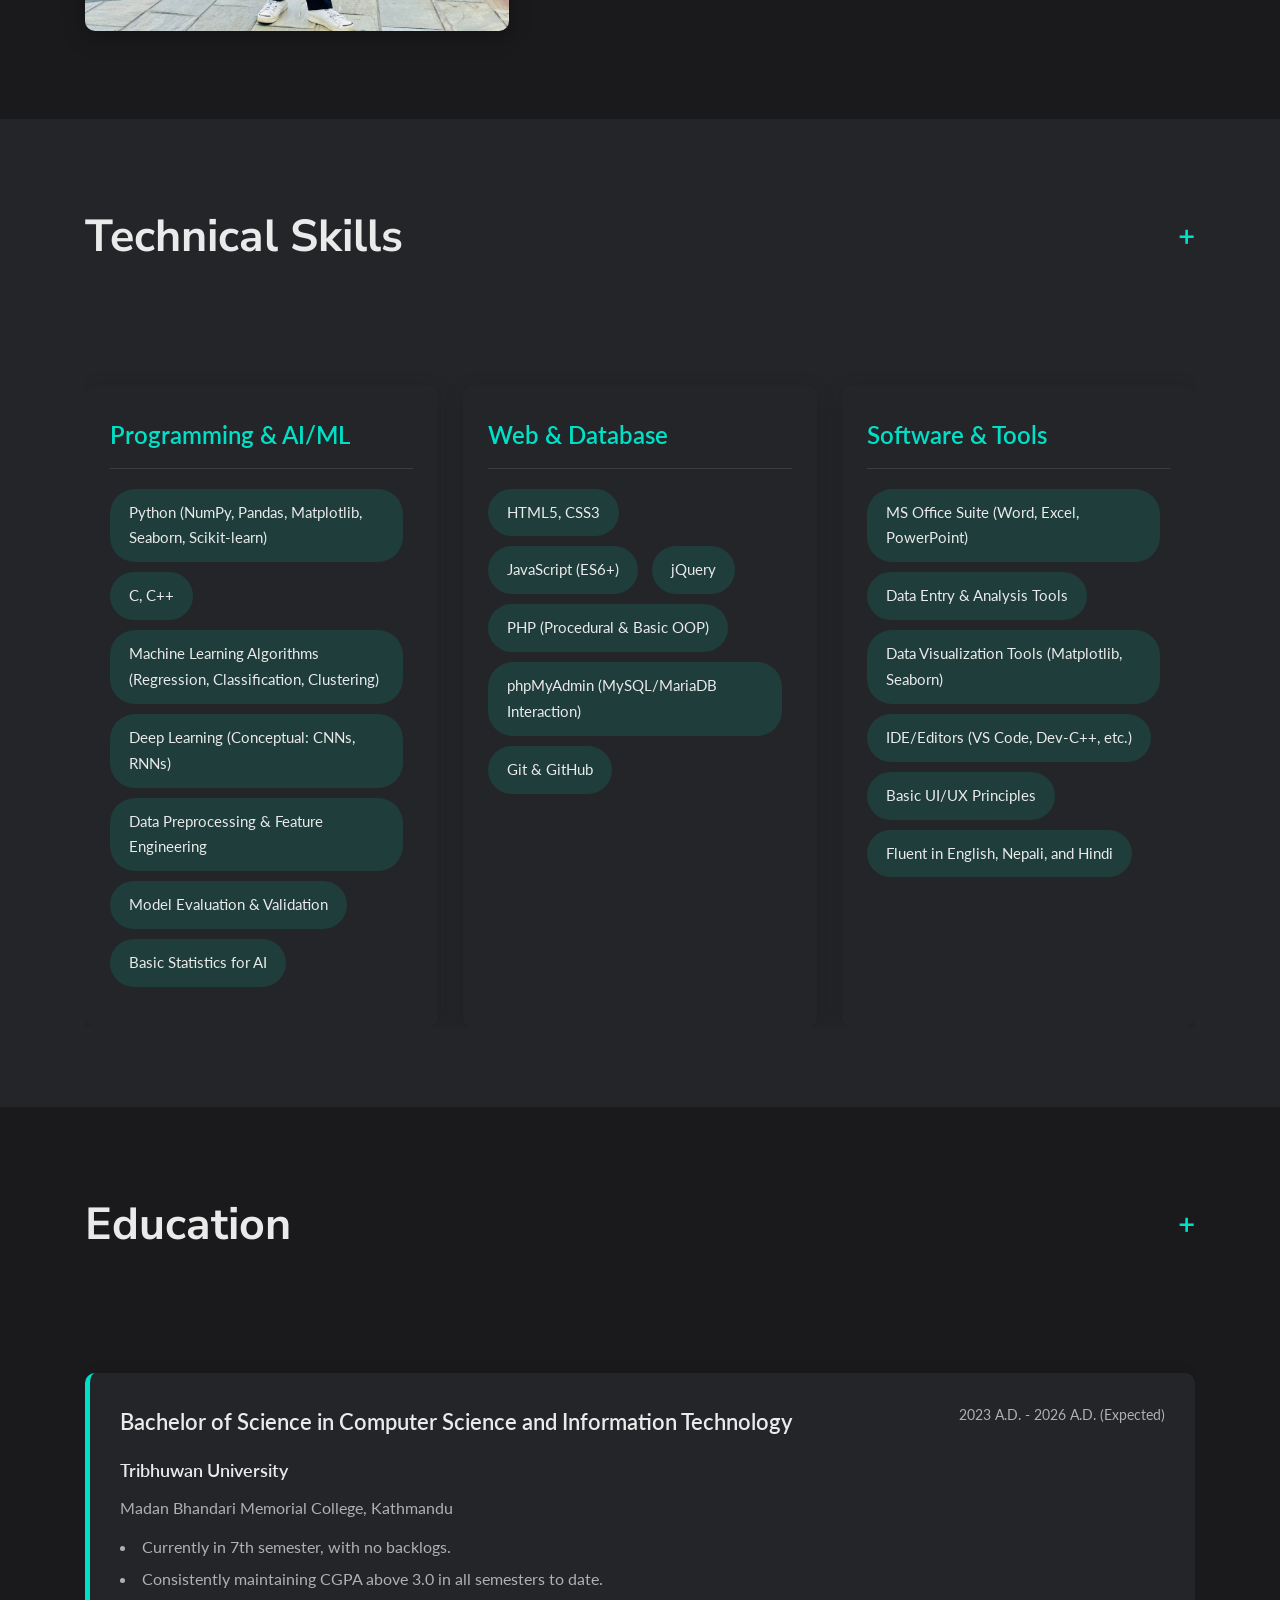
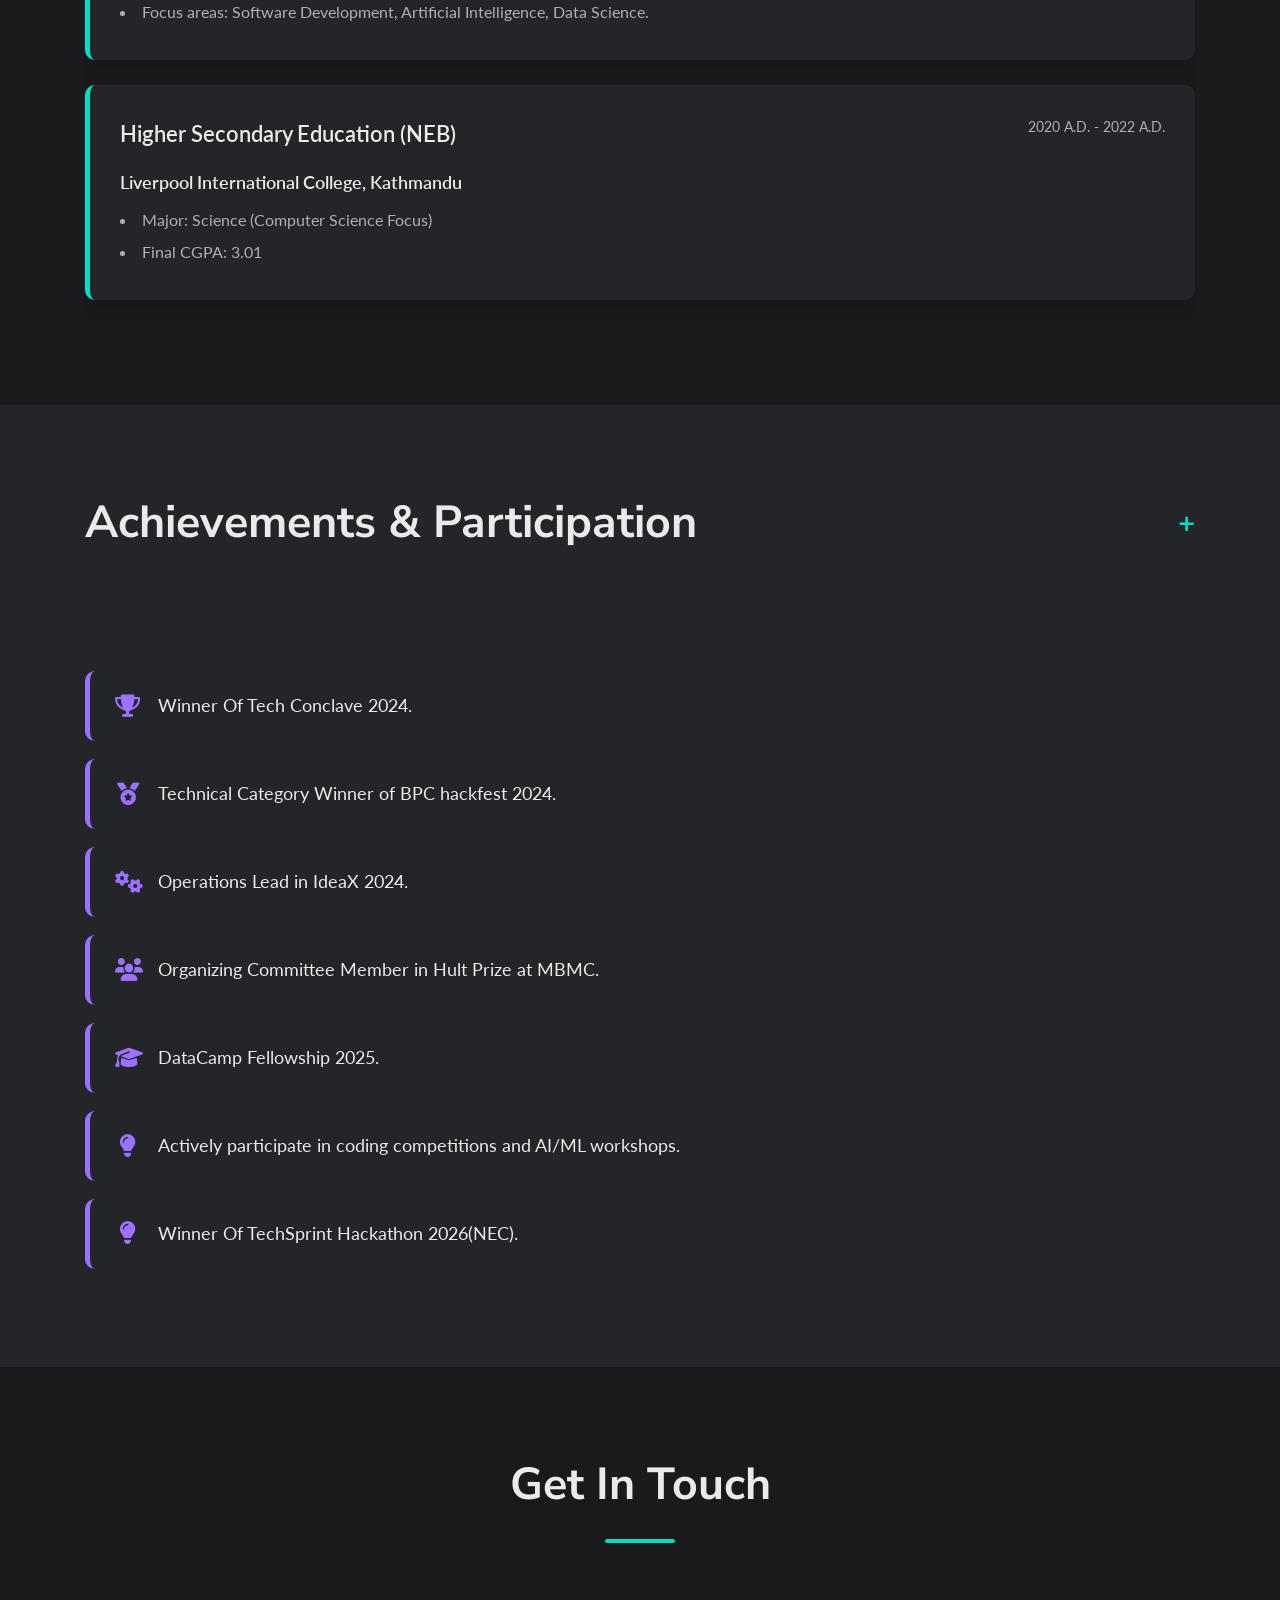
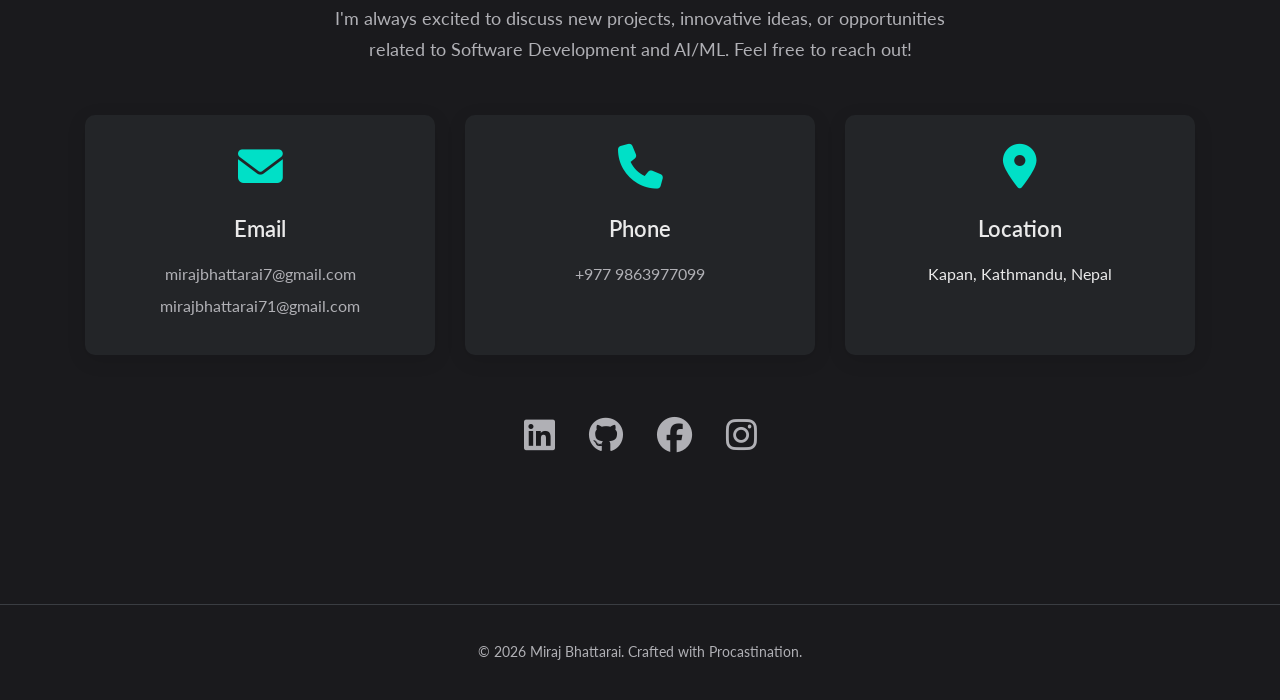
==== commit 112e7099: "sql_added" ====
--- a/index.html
+++ b/index.html
@@ -46,7 +46,7 @@
                     <p class="hero-tagline">An aspiring Software Developer with a deep passion for <span class="ai-ml-highlight">Artificial Intelligence & Machine Learning</span>.</p>
                     <p class="hero-sub-tagline">I thrive on solving complex problems, developing innovative projects, and continuously exploring emerging technologies in the AI/ML space.</p>
                     <div class="hero-buttons">
-                        <a href="docs/Miraj Bhattarai.pdf" class="btn btn-primary" download="Miraj Bhattarai_CV.pdf">
+                        <a href="docs/Miraj_Bhattarai.pdf" class="btn btn-primary" download="Miraj Bhattarai_CV.pdf">
                             <i class="fas fa-download"></i> Download CV
                       </a>
                         <a href="#contact" class="btn btn-secondary">Get in Touch</a>
@@ -82,12 +82,10 @@
                             My journey includes hands-on experience in organizing hackathons and contributing to innovative project development. I am driven by a curiosity for problem-solving, a love for coding, and a commitment to staying at the forefront of technological advancements, particularly within AI and ML.
                         </p>
                         <h4>Currently Focused On:</h4>
-                        <ul>
-                            <li><i class="fas fa-brain"></i> Deep Learning Architectures</li>
-      <li><i class="fas fa-cogs"></i> Natural Language Processing (NLP) Techniques</li>
-                            <li><i class="fas fa-chart-line"></i> Predictive Modeling & Data Analysis</li>
-                            <li><i class="fas fa-code-branch"></i> MLOps & Deploying ML Models</li>
-                       </ul>
+<ul>
+  <li>SQL & Database Management</li>
+  <li>Data Analysis with Excel</li>
+</ul>
                         <div class="connect-links">
                       <h4>Connect with Me:</h4>
                             <a href="https://www.linkedin.com/in/miraj-bhattarai-1122b6265/" target="_blank" rel="noopener noreferrer"><i class="fab fa-linkedin"></i> LinkedIn</a>
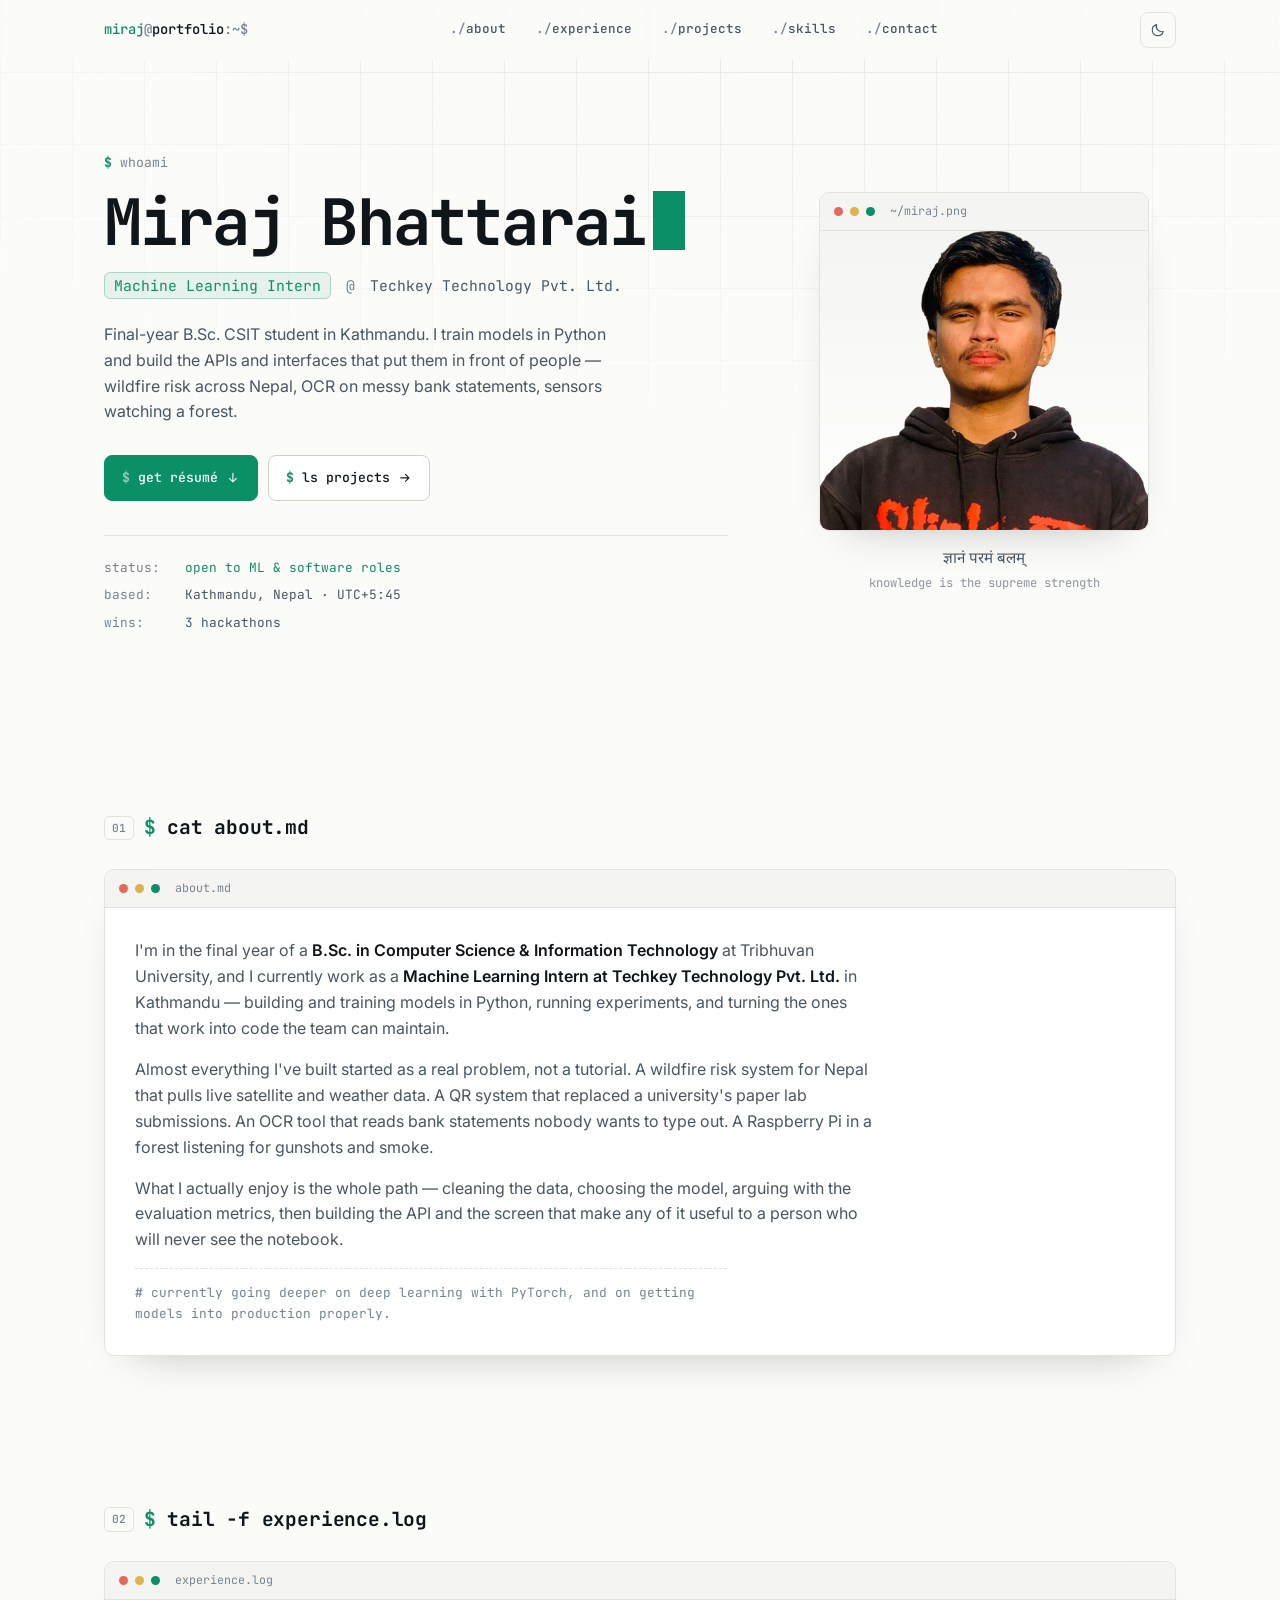
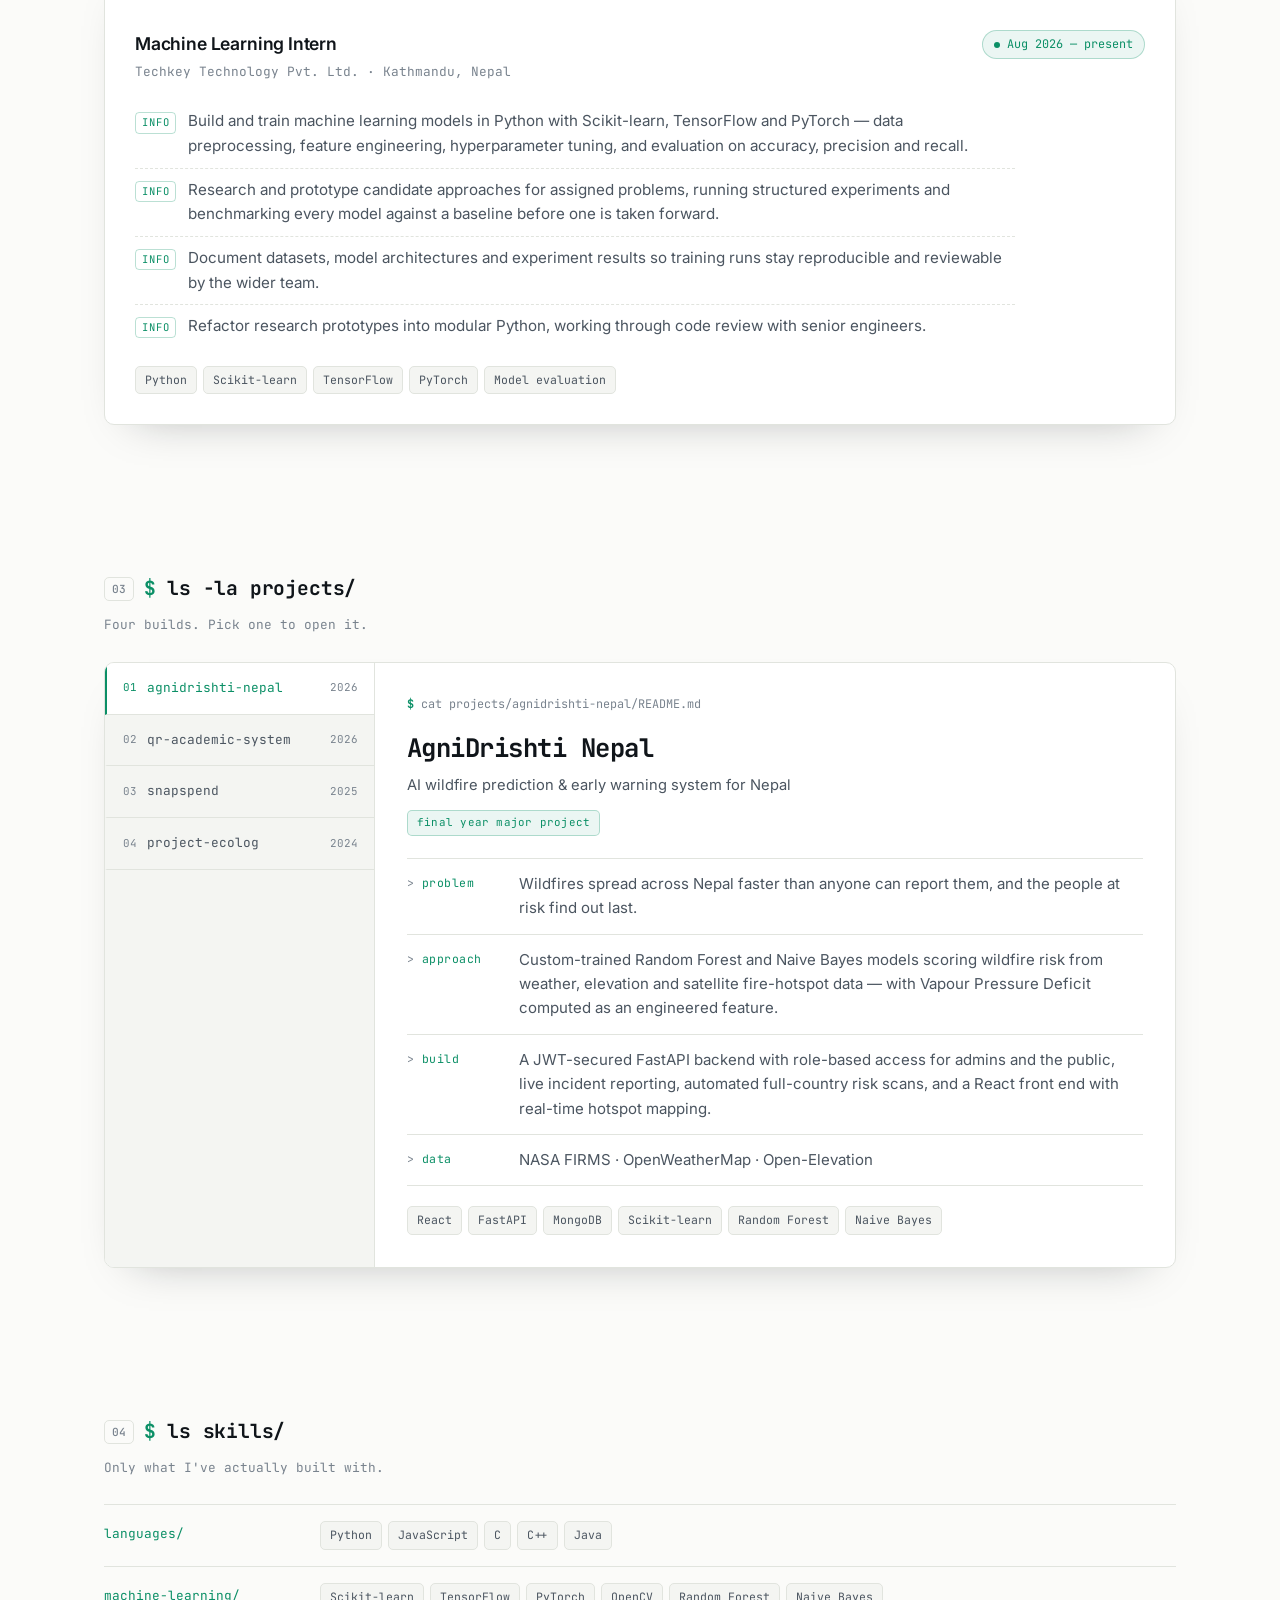
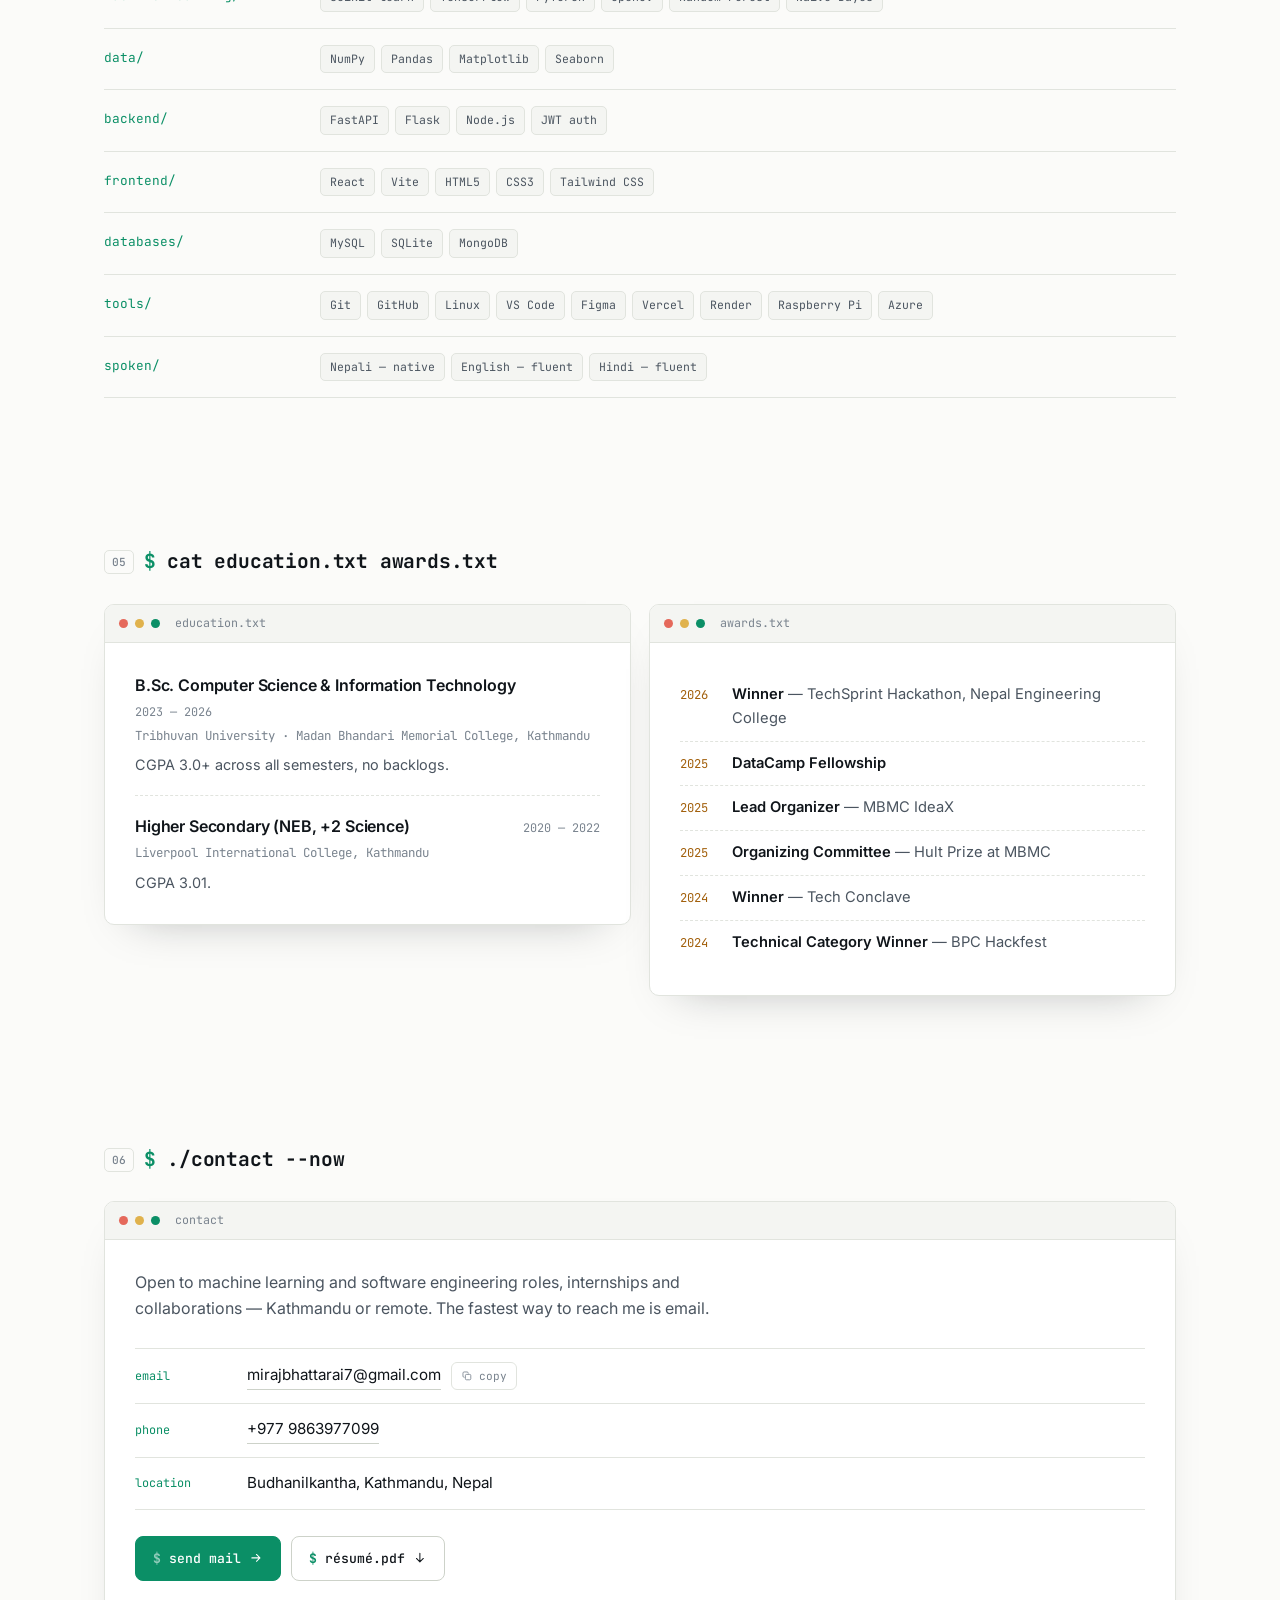
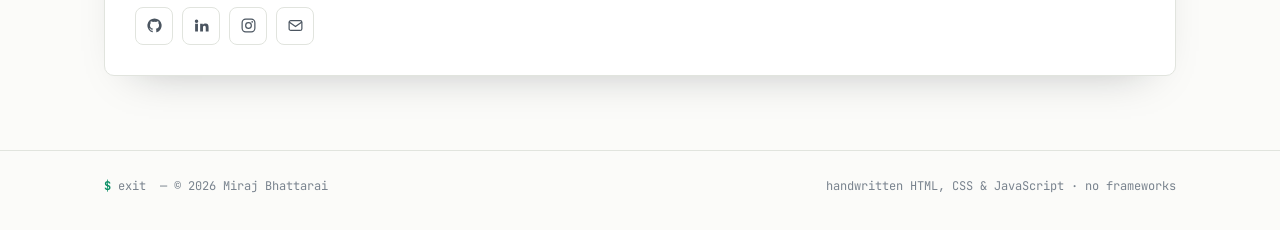
==== commit ef2d1a5d: "new layout" ====
--- a/index.html
+++ b/index.html
@@ -1,245 +1,659 @@
 <!DOCTYPE html>
-<html lang="en">
+<html lang="en" data-theme="dark">
 <head>
-    <meta charset="UTF-8">
-    <meta name="viewport" content="width=device-width, initial-scale=1.0">
-    <title>Miraj Bhattarai - Aspiring AI/ML Developer</title>
-    <link rel="stylesheet" href="css/style.css">
-    <link href="https://fonts.googleapis.com/css2?family=Lato:wght@300;400;700&family=Noto+Sans+Devanagari:wght@400;700&family=Nunito+Sans:wght@400;600;700&display=swap" rel="stylesheet">
-    <link rel="stylesheet" href="https://cdnjs.cloudflare.com/ajax/libs/font-awesome/6.4.0/css/all.min.css">
-    <link rel="icon" href="favicon.png" type="image/png" sizes="40x40">
+<meta charset="UTF-8">
+<meta name="viewport" content="width=device-width, initial-scale=1">
+<script>
+/* Set the theme before first paint: stored choice wins, otherwise follow the OS. */
+(function(){
+  var d=document.documentElement;
+  d.classList.add('js');
+  try{
+    var s=localStorage.getItem('mb-theme');
+    d.setAttribute('data-theme', s || (window.matchMedia('(prefers-color-scheme: light)').matches ? 'light' : 'dark'));
+    if(!s) d.setAttribute('data-theme-auto','1');
+  }catch(e){ d.setAttribute('data-theme','dark'); }
+})();
+</script>
+
+<title>Miraj Bhattarai — Machine Learning Developer, Kathmandu Nepal</title>
+<meta name="description" content="Machine Learning Intern at Techkey Technology and final-year B.Sc. CSIT student in Kathmandu, Nepal. Python, Scikit-learn, TensorFlow, PyTorch and FastAPI.">
+<meta name="robots" content="index, follow, max-image-preview:large, max-snippet:-1, max-video-preview:-1">
+<meta name="googlebot" content="index, follow, max-image-preview:large, max-snippet:-1">
+
+<!-- location signals for local / geographic search -->
+<meta name="geo.region" content="NP-BA">
+<meta name="geo.placename" content="Budhanilkantha, Kathmandu, Nepal">
+<meta name="geo.position" content="27.7783;85.3620">
+<meta name="ICBM" content="27.7783, 85.3620">
+<meta name="author" content="Miraj Bhattarai">
+<link rel="canonical" href="https://www.mirajbhattarai.com.np/">
+<link rel="alternate" hreflang="en" href="https://www.mirajbhattarai.com.np/">
+<link rel="alternate" hreflang="x-default" href="https://www.mirajbhattarai.com.np/">
+<meta name="theme-color" content="#0B0E12" media="(prefers-color-scheme: dark)">
+<meta name="theme-color" content="#FBFBF9" media="(prefers-color-scheme: light)">
+
+<meta property="og:type" content="profile">
+<meta property="og:site_name" content="Miraj Bhattarai">
+<meta property="og:locale" content="en_US">
+<meta property="profile:first_name" content="Miraj">
+<meta property="profile:last_name" content="Bhattarai">
+<meta property="og:url" content="https://www.mirajbhattarai.com.np/">
+<meta property="og:title" content="Miraj Bhattarai — Machine Learning &amp; Software Developer in Kathmandu">
+<meta property="og:description" content="Machine Learning Intern at Techkey Technology. Final-year CSIT student in Kathmandu building ML systems end to end.">
+<meta property="og:image" content="https://www.mirajbhattarai.com.np/images/og-image.png">
+<meta property="og:image:width" content="1200">
+<meta property="og:image:height" content="630">
+<meta property="og:image:alt" content="Miraj Bhattarai, machine learning intern and software developer in Kathmandu, Nepal">
+<meta name="twitter:card" content="summary_large_image">
+<meta name="twitter:title" content="Miraj Bhattarai — Machine Learning &amp; Software Developer in Kathmandu">
+<meta name="twitter:description" content="Machine Learning Intern at Techkey Technology. Final-year CSIT student in Kathmandu building ML systems end to end.">
+<meta name="twitter:image" content="https://www.mirajbhattarai.com.np/images/og-image.png">
+<meta name="twitter:image:alt" content="Miraj Bhattarai, machine learning intern and software developer in Kathmandu, Nepal">
+
+<link rel="icon" href="favicon.svg" type="image/svg+xml">
+<link rel="alternate icon" href="favicon.png" type="image/png">
+<link rel="apple-touch-icon" href="favicon.png">
+
+<link rel="preconnect" href="https://fonts.googleapis.com">
+<link rel="preconnect" href="https://fonts.gstatic.com" crossorigin>
+<link rel="preload" as="image" href="images/miraj.webp">
+<link href="https://fonts.googleapis.com/css2?family=Inter:wght@400;500;600&family=JetBrains+Mono:wght@400;500;700&family=Noto+Sans+Devanagari:wght@400&display=swap" rel="stylesheet">
+<link rel="stylesheet" href="css/style.css">
+
+<script type="application/ld+json">
+{
+ "@context": "https://schema.org",
+ "@graph": [
+  {
+   "@type": "WebSite",
+   "@id": "https://www.mirajbhattarai.com.np/#website",
+   "url": "https://www.mirajbhattarai.com.np/",
+   "name": "Miraj Bhattarai",
+   "description": "Portfolio of Miraj Bhattarai, machine learning intern and software developer in Kathmandu, Nepal.",
+   "inLanguage": "en",
+   "publisher": {
+    "@id": "https://www.mirajbhattarai.com.np/#miraj"
+   }
+  },
+  {
+   "@type": "ProfilePage",
+   "@id": "https://www.mirajbhattarai.com.np/#page",
+   "url": "https://www.mirajbhattarai.com.np/",
+   "name": "Miraj Bhattarai — Machine Learning & Software Developer in Kathmandu, Nepal",
+   "isPartOf": {
+    "@id": "https://www.mirajbhattarai.com.np/#website"
+   },
+   "about": {
+    "@id": "https://www.mirajbhattarai.com.np/#miraj"
+   },
+   "mainEntity": {
+    "@id": "https://www.mirajbhattarai.com.np/#miraj"
+   },
+   "inLanguage": "en",
+   "primaryImageOfPage": {
+    "@type": "ImageObject",
+    "url": "https://www.mirajbhattarai.com.np/images/miraj.png",
+    "caption": "Miraj Bhattarai"
+   }
+  },
+  {
+   "@type": "Person",
+   "@id": "https://www.mirajbhattarai.com.np/#miraj",
+   "name": "Miraj Bhattarai",
+   "givenName": "Miraj",
+   "familyName": "Bhattarai",
+   "url": "https://www.mirajbhattarai.com.np/",
+   "image": "https://www.mirajbhattarai.com.np/images/miraj.png",
+   "description": "Machine Learning Intern at Techkey Technology Pvt. Ltd. and final-year B.Sc. Computer Science and Information Technology student at Tribhuvan University, Kathmandu. Builds and trains machine learning models in Python and the APIs and interfaces around them.",
+   "jobTitle": "Machine Learning Intern",
+   "email": "mailto:mirajbhattarai7@gmail.com",
+   "telephone": "+977-9863977099",
+   "nationality": {
+    "@type": "Country",
+    "name": "Nepal"
+   },
+   "worksFor": {
+    "@type": "Organization",
+    "name": "Techkey Technology Pvt. Ltd.",
+    "address": {
+     "@type": "PostalAddress",
+     "addressLocality": "Kathmandu",
+     "addressCountry": "NP"
+    }
+   },
+   "hasOccupation": {
+    "@type": "Occupation",
+    "name": "Machine Learning Engineer",
+    "occupationLocation": {
+     "@type": "City",
+     "name": "Kathmandu"
+    },
+    "skills": "Python, Scikit-learn, TensorFlow, PyTorch, OpenCV, FastAPI, Flask, React, MongoDB, MySQL"
+   },
+   "alumniOf": [
+    {
+     "@type": "CollegeOrUniversity",
+     "name": "Tribhuvan University — Madan Bhandari Memorial College",
+     "address": {
+      "@type": "PostalAddress",
+      "addressLocality": "Kathmandu",
+      "addressCountry": "NP"
+     }
+    },
+    {
+     "@type": "EducationalOrganization",
+     "name": "Liverpool International College",
+     "address": {
+      "@type": "PostalAddress",
+      "addressLocality": "Kathmandu",
+      "addressCountry": "NP"
+     }
+    }
+   ],
+   "address": {
+    "@type": "PostalAddress",
+    "addressLocality": "Budhanilkantha",
+    "addressRegion": "Bagmati",
+    "addressCountry": "NP"
+   },
+   "homeLocation": {
+    "@type": "Place",
+    "name": "Budhanilkantha, Kathmandu, Nepal",
+    "geo": {
+     "@type": "GeoCoordinates",
+     "latitude": 27.7783,
+     "longitude": 85.362
+    }
+   },
+   "workLocation": {
+    "@type": "Place",
+    "name": "Kathmandu, Nepal"
+   },
+   "knowsLanguage": [
+    {
+     "@type": "Language",
+     "name": "Nepali"
+    },
+    {
+     "@type": "Language",
+     "name": "English"
+    },
+    {
+     "@type": "Language",
+     "name": "Hindi"
+    }
+   ],
+   "knowsAbout": [
+    "Machine Learning",
+    "Deep Learning",
+    "Computer Vision",
+    "Data Analysis",
+    "Python",
+    "Scikit-learn",
+    "TensorFlow",
+    "PyTorch",
+    "OpenCV",
+    "FastAPI",
+    "Flask",
+    "React",
+    "Node.js",
+    "MongoDB",
+    "MySQL",
+    "SQLite",
+    "Software Development"
+   ],
+   "award": [
+    "Winner, TechSprint Hackathon 2026, Nepal Engineering College",
+    "Winner, Tech Conclave 2024",
+    "Technical Category Winner, BPC Hackfest 2024",
+    "DataCamp Fellowship 2025"
+   ],
+   "sameAs": [
+    "https://github.com/MirajB1",
+    "https://www.linkedin.com/in/miraj-bhattarai-1122b6265/",
+    "https://www.instagram.com/bhattaraimiraj/"
+   ]
+  },
+  {
+   "@type": "CreativeWork",
+   "@id": "https://www.mirajbhattarai.com.np/#agnidrishti",
+   "name": "AgniDrishti Nepal",
+   "description": "AI wildfire prediction and early warning system for Nepal. Random Forest and Naive Bayes models score wildfire risk from weather, elevation and satellite fire-hotspot data, behind a JWT-secured FastAPI backend and a React front end with real-time hotspot mapping.",
+   "dateCreated": "2026",
+   "creator": {
+    "@id": "https://www.mirajbhattarai.com.np/#miraj"
+   },
+   "keywords": "machine learning, wildfire prediction, Random Forest, Naive Bayes, FastAPI, React, NASA FIRMS, Nepal"
+  },
+  {
+   "@type": "CreativeWork",
+   "@id": "https://www.mirajbhattarai.com.np/#qr-academic",
+   "name": "QR-Based Digital Academic System",
+   "description": "Paperless lab submissions for Tribhuvan University: per-student QR codes, batch scanning and three role-based portals. Winner, TechSprint Hackathon 2026.",
+   "dateCreated": "2026",
+   "creator": {
+    "@id": "https://www.mirajbhattarai.com.np/#miraj"
+   },
+   "keywords": "React, Vite, Tailwind CSS, Node.js, QR code, education technology"
+  },
+  {
+   "@type": "CreativeWork",
+   "@id": "https://www.mirajbhattarai.com.np/#snapspend",
+   "name": "SnapSpend",
+   "description": "Financial statement analyzer that extracts, categorizes and visualizes transactions from bank statement images and PDFs using Tesseract OCR and PyMuPDF.",
+   "dateCreated": "2025",
+   "creator": {
+    "@id": "https://www.mirajbhattarai.com.np/#miraj"
+   },
+   "keywords": "Python, Flask, OCR, Tesseract, PyMuPDF, Pandas, data visualization"
+  },
+  {
+   "@type": "CreativeWork",
+   "@id": "https://www.mirajbhattarai.com.np/#ecolog",
+   "name": "Project Ecolog",
+   "description": "Raspberry Pi forest fire and intrusion detection pairing real-time audio classification with Azure Custom Vision imaging. Winner, Tech Conclave 2024.",
+   "dateCreated": "2024",
+   "creator": {
+    "@id": "https://www.mirajbhattarai.com.np/#miraj"
+   },
+   "keywords": "Raspberry Pi, computer vision, audio classification, Azure Custom Vision, OpenCV, IoT"
+  }
+ ]
+}
+</script>
 </head>
 <body>
-   
-<header id="main-header">
-        <div class="container">
-            <div class="logo">
-                <a href="#hero">MIRAJ BHATTARAI</a>
-           
+
+<a class="skip" href="#main">Skip to content</a>
+
+<svg class="sprite" aria-hidden="true" focusable="false" xmlns="http://www.w3.org/2000/svg">
+  <symbol id="i-sun" viewBox="0 0 24 24"><circle cx="12" cy="12" r="4.2" fill="none" stroke="currentColor" stroke-width="1.7"/><path d="M12 2.6v2.2M12 19.2v2.2M2.6 12h2.2M19.2 12h2.2M5.4 5.4l1.6 1.6M17 17l1.6 1.6M18.6 5.4 17 7M7 17l-1.6 1.6" stroke="currentColor" stroke-width="1.7" stroke-linecap="round"/></symbol>
+  <symbol id="i-moon" viewBox="0 0 24 24"><path d="M20 14.2A8.2 8.2 0 0 1 9.8 4a8.4 8.4 0 1 0 10.2 10.2Z" fill="none" stroke="currentColor" stroke-width="1.7" stroke-linejoin="round"/></symbol>
+  <symbol id="i-github" viewBox="0 0 24 24"><path d="M12 2a10 10 0 0 0-3.16 19.49c.5.09.68-.22.68-.48v-1.7c-2.78.6-3.37-1.34-3.37-1.34-.45-1.16-1.11-1.47-1.11-1.47-.91-.62.07-.61.07-.61 1 .07 1.53 1.03 1.53 1.03.9 1.53 2.36 1.09 2.94.84.09-.65.35-1.09.63-1.34-2.22-.25-4.56-1.11-4.56-4.94 0-1.09.39-1.98 1.03-2.68-.1-.25-.45-1.27.1-2.65 0 0 .84-.27 2.75 1.02a9.5 9.5 0 0 1 5 0c1.91-1.29 2.75-1.02 2.75-1.02.55 1.38.2 2.4.1 2.65.64.7 1.03 1.59 1.03 2.68 0 3.84-2.34 4.69-4.57 4.94.36.31.68.92.68 1.85v2.74c0 .27.18.58.69.48A10 10 0 0 0 12 2Z" fill="currentColor"/></symbol>
+  <symbol id="i-linkedin" viewBox="0 0 24 24"><path d="M4.98 3.5A2.5 2.5 0 1 0 5 8.5a2.5 2.5 0 0 0-.02-5ZM3 9.5h4v11H3v-11Zm7 0h3.8v1.5h.06A4.17 4.17 0 0 1 17.6 9.2c3.6 0 4.4 2.3 4.4 5.3v6h-4v-5.3c0-1.27-.02-2.9-1.8-2.9s-2.1 1.38-2.1 2.8v5.4h-4v-11Z" fill="currentColor"/></symbol>
+  <symbol id="i-mail" viewBox="0 0 24 24"><rect x="3" y="5" width="18" height="14" rx="2.5" fill="none" stroke="currentColor" stroke-width="1.7"/><path d="m3.5 7.5 8.5 6 8.5-6" fill="none" stroke="currentColor" stroke-width="1.7" stroke-linecap="round"/></symbol>
+  <symbol id="i-insta" viewBox="0 0 24 24"><rect x="3" y="3" width="18" height="18" rx="5" fill="none" stroke="currentColor" stroke-width="1.7"/><circle cx="12" cy="12" r="4" fill="none" stroke="currentColor" stroke-width="1.7"/><circle cx="17.2" cy="6.8" r="1.2" fill="currentColor"/></symbol>
+  <symbol id="i-arrow" viewBox="0 0 24 24"><path d="M5 12h14M13 6l6 6-6 6" fill="none" stroke="currentColor" stroke-width="1.8" stroke-linecap="round" stroke-linejoin="round"/></symbol>
+  <symbol id="i-down" viewBox="0 0 24 24"><path d="M12 4v14M6 13l6 6 6-6" fill="none" stroke="currentColor" stroke-width="1.8" stroke-linecap="round" stroke-linejoin="round"/></symbol>
+  <symbol id="i-copy" viewBox="0 0 24 24"><rect x="9" y="9" width="11" height="11" rx="2.2" fill="none" stroke="currentColor" stroke-width="1.7"/><path d="M15 6.5A2.5 2.5 0 0 0 12.5 4h-6A2.5 2.5 0 0 0 4 6.5v6A2.5 2.5 0 0 0 6.5 15" fill="none" stroke="currentColor" stroke-width="1.7" stroke-linecap="round"/></symbol>
+  <symbol id="i-check" viewBox="0 0 24 24"><path d="m5 12.5 4.5 4.5L19 7" fill="none" stroke="currentColor" stroke-width="2" stroke-linecap="round" stroke-linejoin="round"/></symbol>
+  <symbol id="i-eye" viewBox="0 0 24 24"><path d="M2.5 12S6 5.8 12 5.8 21.5 12 21.5 12 18 18.2 12 18.2 2.5 12 2.5 12Z" fill="none" stroke="currentColor" stroke-width="1.7" stroke-linejoin="round"/><circle cx="12" cy="12" r="2.9" fill="none" stroke="currentColor" stroke-width="1.7"/></symbol>
+</svg>
+
+<!-- ══════════════ intro ══════════════ -->
+<div class="boot" id="boot" role="status" aria-live="polite" aria-label="Loading">
+  <div class="boot-in">
+    <p class="boot-name">
+      <span class="bm"><b>MIRAJ</b></span>
+      <span class="bm"><b>BHATTARAI</b></span>
+    </p>
+    <span class="boot-rule" aria-hidden="true"></span>
+    <p class="boot-sub">machine learning &middot; kathmandu</p>
+  </div>
 </div>
-            <nav>
-                <button class="menu-toggle" id="mobile-menu" aria-label="Open navigation menu" aria-expanded="false">
-                   
-<span class="bar"></span><span class="bar"></span><span class="bar"></span>
-       
-        </button>
-                <ul class="nav-list">
-                   
-<li><a href="#hero" class="active-link">Home</a></li>
-                    <li><a href="#about">About</a></li>
-                    <li><a href="#skills">Skills</a></li>
-                    <li><a href="#education">Education</a></li>
-           
-        <li><a href="#events">Achievements</a></li>
-                    <li><a href="#contact">Contact</a></li>
-                </ul>
-            </nav>
-      
- </div>
-    </header>
-
-    <main>
-        <section id="hero">
-            <div class="container hero-content-container">
-                <div class="hero-text">
-                    <h1 class="hero-greeting">Hello, I'm <span class="highlight-name">Miraj</span>.</h1>
-                    <p class="hero-tagline">An aspiring Software Developer with a deep passion for <span class="ai-ml-highlight">Artificial Intelligence & Machine Learning</span>.</p>
-                    <p class="hero-sub-tagline">I thrive on solving complex problems, developing innovative projects, and continuously exploring emerging technologies in the AI/ML space.</p>
-                    <div class="hero-buttons">
-                        <a href="docs/Miraj_Bhattarai.pdf" class="btn btn-primary" download="Miraj Bhattarai_CV.pdf">
-                            <i class="fas fa-download"></i> Download CV
-                      </a>
-                        <a href="#contact" class="btn btn-secondary">Get in Touch</a>
-                    </div>
-                </div>
-                <div class="hero-image">
-                    <img src="images/miraj-photo.jpg" alt="Miraj Bhattarai">
-                    <p class="sanskrit-sloka">
-                        ज्ञानं परमं बलम् |<br>
-                        <!-- Jñānaṁ paramaṁ balam | -->
-                    </p>
-                     <p class="sloka-meaning">
-                        <em>"Knowledge is the supreme strength."</em>
-                    </p>
-                </div>
-           
-</div>
-        </section>
-
-        <section id="about" class="content-section">
-      
-     <div class="container">
-                <h2 class="section-title"><span class="diamond-icon">◆</span> About Me</h2>
-                <div class="about-content-grid">
-                    <div class="about-image-container">
-              <img src="images/second.jpg" alt="Miraj Bhattarai - About" class="about-image">
-                    </div>
-                    <div class="about-text-container">
-                        <p>
-                            I am an enthusiastic and dedicated Software Developer currently pursuing my Bachelor of Science in Computer Science and Information Technology. My core technical strengths lie in C, C++, and Python, and I am deeply invested in the fields of Artificial Intelligence and Machine Learning.
-                        </p>
-        <p>
-                            My journey includes hands-on experience in organizing hackathons and contributing to innovative project development. I am driven by a curiosity for problem-solving, a love for coding, and a commitment to staying at the forefront of technological advancements, particularly within AI and ML.
-                        </p>
-                        <h4>Currently Focused On:</h4>
-<ul>
-  <li>SQL & Database Management</li>
-  <li>Data Analysis with Excel</li>
-</ul>
-                        <div class="connect-links">
-                      <h4>Connect with Me:</h4>
-                            <a href="https://www.linkedin.com/in/miraj-bhattarai-1122b6265/" target="_blank" rel="noopener noreferrer"><i class="fab fa-linkedin"></i> LinkedIn</a>
-                           <a href="https://github.com/MirajB1" target="_blank" rel="noopener noreferrer"><i class="fab fa-github"></i> GitHub</a>
-                            <a href="https://www.facebook.com/miraj.bhattarai.944" target="_blank" rel="noopener noreferrer"><i class="fab fa-facebook"></i> Facebook</a>
-                            <a href="https://www.instagram.com/bhattaraimiraj/" target="_blank" rel="noopener noreferrer"><i class="fab fa-instagram"></i> Instagram</a>
-      <a href="mailto:mirajbhattarai7@gmail.com"><i class="fas fa-envelope"></i> Email</a>
-                        </div>
-                    </div>
-     </div>
+
+<!-- ══════════════ top bar ══════════════ -->
+<header class="bar" id="bar">
+  <div class="wrap bar-in">
+    <a class="prompt-brand" href="#top">
+      <span class="pb-user">miraj</span><span class="pb-at">@</span><span class="pb-host">portfolio</span><span class="pb-path">:~$</span>
+    </a>
+
+    <nav class="nav" id="nav" aria-label="Primary">
+      <ul>
+        <li><a href="#about"><span class="slash">./</span>about</a></li>
+        <li><a href="#experience"><span class="slash">./</span>experience</a></li>
+        <li><a href="#projects"><span class="slash">./</span>projects</a></li>
+        <li><a href="#skills"><span class="slash">./</span>skills</a></li>
+        <li><a href="#contact"><span class="slash">./</span>contact</a></li>
+      </ul>
+    </nav>
+
+    <div class="bar-right">
+      <span class="visits" id="visits" hidden title="Visitors to this site">
+        <svg class="ic" aria-hidden="true"><use href="#i-eye"/></svg>
+        <span id="visitsCount">—</span>
+      </span>
+      <button class="tbtn" id="themeBtn" type="button" aria-label="Switch theme" title="Switch theme">
+        <svg class="ic ic-sun" aria-hidden="true"><use href="#i-sun"/></svg>
+        <svg class="ic ic-moon" aria-hidden="true"><use href="#i-moon"/></svg>
+      </button>
+      <button class="burger" id="burger" type="button" aria-label="Open menu" aria-expanded="false" aria-controls="nav">
+        <span></span><span></span>
+      </button>
+    </div>
+  </div>
+</header>
+
+<main id="main">
+
+  <!-- ══════════════ hero ══════════════ -->
+  <section class="hero" id="top">
+    <div class="scan" aria-hidden="true"></div>
+    <div class="wrap hero-in">
+
+      <div class="hero-text">
+        <p class="cmd r" style="--d:.02s"><span class="ps1">$</span> whoami</p>
+
+        <h1 class="hero-name r" style="--d:.06s">Miraj Bhattarai<span class="caret" aria-hidden="true"></span></h1>
+
+        <p class="hero-role r" style="--d:.1s">
+          <span class="tag-ml">Machine&nbsp;Learning&nbsp;Intern</span>
+          <span class="at">@</span>
+          <span class="org">Techkey Technology Pvt. Ltd.</span>
+        </p>
+
+        <p class="hero-desc r" style="--d:.14s">
+          Final-year B.Sc. CSIT student in Kathmandu. I train models in Python and build the
+          APIs and interfaces that put them in front of people — wildfire risk across Nepal,
+          OCR on messy bank statements, sensors watching a forest.
+        </p>
+
+        <div class="hero-btns r" style="--d:.18s">
+          <a class="btn btn-p" href="docs/Miraj_Bhattarai_CV.pdf" download="Miraj_Bhattarai_CV.pdf">
+            <span class="ps1">$</span> get résumé <svg class="ic" aria-hidden="true"><use href="#i-down"/></svg>
+          </a>
+          <a class="btn" href="#projects"><span class="ps1">$</span> ls projects <svg class="ic" aria-hidden="true"><use href="#i-arrow"/></svg></a>
+        </div>
+
+        <ul class="hero-meta r" style="--d:.22s">
+          <li><span class="k">status</span><span class="v ok">open to ML &amp; software roles</span></li>
+          <li><span class="k">based</span><span class="v">Kathmandu, Nepal · UTC+5:45</span></li>
+          <li><span class="k">wins</span><span class="v">3 hackathons</span></li>
+        </ul>
+      </div>
+
+      <div class="hero-fig r" style="--d:.12s">
+        <div class="win">
+          <div class="win-bar"><i></i><i></i><i></i><span>~/miraj.png</span></div>
+          <div class="win-body photo">
+            <picture>
+              <source srcset="images/miraj.webp" type="image/webp">
+              <img src="images/miraj.png" alt="Miraj Bhattarai, machine learning intern and software developer based in Kathmandu, Nepal" width="1000" height="912" fetchpriority="high">
+            </picture>
+          </div>
+        </div>
+        <p class="sloka"><span lang="sa">ज्ञानं परमं बलम्</span><em>knowledge is the supreme strength</em></p>
+      </div>
+
+    </div>
+  </section>
+
+  <!-- ══════════════ about ══════════════ -->
+  <section class="sec" id="about">
+    <div class="wrap">
+      <h2 class="sec-h r"><span class="n" aria-hidden="true">01</span><span aria-hidden="true"><span class="ps1">$</span> cat about.md</span><span class="vh">About Miraj Bhattarai</span></h2>
+      <div class="win r" style="--d:.05s">
+        <div class="win-bar"><i></i><i></i><i></i><span>about.md</span></div>
+        <div class="win-body prose">
+          <p>I'm in the final year of a <b>B.Sc. in Computer Science &amp; Information Technology</b> at
+          Tribhuvan University, and I currently work as a <b>Machine Learning Intern at Techkey
+          Technology Pvt. Ltd.</b> in Kathmandu — building and training models in Python, running
+          experiments, and turning the ones that work into code the team can maintain.</p>
+
+          <p>Almost everything I've built started as a real problem, not a tutorial. A wildfire
+          risk system for Nepal that pulls live satellite and weather data. A QR system that
+          replaced a university's paper lab submissions. An OCR tool that reads bank statements
+          nobody wants to type out. A Raspberry Pi in a forest listening for gunshots and smoke.</p>
+
+          <p>What I actually enjoy is the whole path — cleaning the data, choosing the model,
+          arguing with the evaluation metrics, then building the API and the screen that make
+          any of it useful to a person who will never see the notebook.</p>
+
+          <p class="prose-foot"><span class="ps1">#</span> currently going deeper on deep learning with PyTorch, and on getting models into production properly.</p>
+        </div>
+      </div>
+    </div>
+  </section>
+
+  <!-- ══════════════ experience ══════════════ -->
+  <section class="sec" id="experience">
+    <div class="wrap">
+      <h2 class="sec-h r"><span class="n" aria-hidden="true">02</span><span aria-hidden="true"><span class="ps1">$</span> tail -f experience.log</span><span class="vh">Experience</span></h2>
+
+      <div class="win r" style="--d:.05s">
+        <div class="win-bar"><i></i><i></i><i></i><span>experience.log</span></div>
+        <div class="win-body log">
+          <div class="log-head">
+            <div>
+              <h3>Machine Learning Intern</h3>
+              <p class="log-org">Techkey Technology Pvt. Ltd. · Kathmandu, Nepal</p>
             </div>
-        </section>
-
-        <section id="skills" class="content-section alt-bg">
-            <div class="container">
-    <h2 class="section-title collapsible-trigger">
-                    <span class="diamond-icon">◆</span> Technical Skills <span class="toggle-icon">+</span>
-               </h2>
-                <div class="collapsible-content">
-           <div class="skills-layout">
-                        <div class="skill-group">
-                            <h3>Programming & AI/ML</h3>
-              <ul>
-                                <li>Python (NumPy, Pandas, Matplotlib, Seaborn, Scikit-learn)</li>
-                                <li>C, C++</li>
-                                <li>Machine Learning Algorithms (Regression, Classification, Clustering)</li>
-                                <li>Deep Learning (Conceptual: CNNs, RNNs)</li>
-                                <li>Data Preprocessing & Feature Engineering</li>
-                                <li>Model Evaluation & Validation</li>
-                                <li>Basic Statistics for AI</li>
-                            </ul>
-                        </div>
-
-                       <div class="skill-group">
-                           <h3>Web & Database</h3>
-                            <ul>
-      <li>HTML5, CSS3</li>
-                                <li>JavaScript (ES6+)</li>
-                                <li>jQuery</li>
-      <li>PHP (Procedural & Basic OOP)</li>
-                               <li>phpMyAdmin (MySQL/MariaDB Interaction)</li>
-                               <li>Git & GitHub</li>
-                            </ul>
-                       </div>
-                        <div class="skill-group">
-                          <h3>Software & Tools</h3>
-                            <ul>
-            <li>MS Office Suite (Word, Excel, PowerPoint)</li>
-               <li>Data Entry & Analysis Tools</li>
-    <li>Data Visualization Tools (Matplotlib, Seaborn)</li>
-            <li>IDE/Editors (VS Code, Dev-C++, etc.)</li>
-          <li>Basic UI/UX Principles</li>
-                               <li>Fluent in English, Nepali, and Hindi</li>
-                            </ul>
-     </div>
-                    </div>
-                </div>
-       </div>
-        </section>
-
-        <section id="education" class="content-section">
-            <div class="container">
-                <h2 class="section-title collapsible-trigger">
-                    <span class="diamond-icon">◆</span> Education <span class="toggle-icon">+</span>
-                </h2>
-         <div class="collapsible-content">
-                    <div class="education-entry">
-                        <div class="education-header">
-                <h3>Bachelor of Science in Computer Science and Information Technology</h3>
-                            <span class="dates">2023 A.D. - 2026 A.D. (Expected)</span>
-                        </div>
-                        <p class="institution">Tribhuwan University</p>
-                        <p class="college">Madan Bhandari Memorial College, Kathmandu</p>
-                       <ul>
-                            <li>Currently in 7th semester, with no backlogs.</li>
-                            <li>Consistently maintaining CGPA above 3.0 in all semesters to date.</li>
-                            <li>Focus areas: Software Development, Artificial Intelligence, Data Science.</li>
-                     </ul>
-                    </div>
-                    <div class="education-entry">
-                        <div class="education-header">
-        <h3>Higher Secondary Education (NEB)</h3>
-                           <span class="dates">2020 A.D. - 2022 A.D.</span>
-                        </div>
-                      <p class="institution">Liverpool International College, Kathmandu</p>
-                        <ul>
-                            <li>Major: Science (Computer Science Focus)</li>
-                            <li>Final CGPA: 3.01</li>
-                        </ul>
-                    </div>
-     </div>
+            <span class="live"><span class="dot"></span>Aug 2026 — present</span>
+          </div>
+          <ul class="log-list">
+            <li><span class="lv">INFO</span> Build and train machine learning models in Python with Scikit-learn, TensorFlow and PyTorch — data preprocessing, feature engineering, hyperparameter tuning, and evaluation on accuracy, precision and recall.</li>
+            <li><span class="lv">INFO</span> Research and prototype candidate approaches for assigned problems, running structured experiments and benchmarking every model against a baseline before one is taken forward.</li>
+            <li><span class="lv">INFO</span> Document datasets, model architectures and experiment results so training runs stay reproducible and reviewable by the wider team.</li>
+            <li><span class="lv">INFO</span> Refactor research prototypes into modular Python, working through code review with senior engineers.</li>
+          </ul>
+          <ul class="chips">
+            <li>Python</li><li>Scikit-learn</li><li>TensorFlow</li><li>PyTorch</li><li>Model evaluation</li>
+          </ul>
+        </div>
+      </div>
+    </div>
+  </section>
+
+  <!-- ══════════════ projects ══════════════ -->
+  <section class="sec" id="projects">
+    <div class="wrap">
+      <h2 class="sec-h r"><span class="n" aria-hidden="true">03</span><span aria-hidden="true"><span class="ps1">$</span> ls -la projects/</span><span class="vh">Machine learning and software projects</span></h2>
+      <p class="sec-sub r" style="--d:.04s">Four builds. Pick one to open it.</p>
+
+      <div class="pj r" style="--d:.08s">
+        <div class="pj-list" role="tablist" aria-label="Projects">
+          <button class="pj-tab is-on" role="tab" aria-selected="true" aria-controls="pj-1" id="tab-1" data-i="1">
+            <span class="pj-i">01</span>
+            <span class="pj-n">agnidrishti-nepal</span>
+            <span class="pj-y">2026</span>
+          </button>
+          <button class="pj-tab" role="tab" aria-selected="false" aria-controls="pj-2" id="tab-2" data-i="2">
+            <span class="pj-i">02</span>
+            <span class="pj-n">qr-academic-system</span>
+            <span class="pj-y">2026</span>
+          </button>
+          <button class="pj-tab" role="tab" aria-selected="false" aria-controls="pj-3" id="tab-3" data-i="3">
+            <span class="pj-i">03</span>
+            <span class="pj-n">snapspend</span>
+            <span class="pj-y">2025</span>
+          </button>
+          <button class="pj-tab" role="tab" aria-selected="false" aria-controls="pj-4" id="tab-4" data-i="4">
+            <span class="pj-i">04</span>
+            <span class="pj-n">project-ecolog</span>
+            <span class="pj-y">2024</span>
+          </button>
+        </div>
+
+        <div class="pj-panes">
+          <article class="pj-pane is-on" role="tabpanel" id="pj-1" aria-labelledby="tab-1" tabindex="0">
+            <header class="pj-head">
+              <p class="pj-path"><span class="ps1">$</span> cat projects/agnidrishti-nepal/README.md</p>
+              <h3>AgniDrishti Nepal</h3>
+              <p class="pj-sub">AI wildfire prediction &amp; early warning system for Nepal</p>
+              <p class="pj-badges"><span class="badge b-major">final year major project</span></p>
+            </header>
+
+            <dl class="pj-def">
+              <div><dt>problem</dt><dd>Wildfires spread across Nepal faster than anyone can report them, and the people at risk find out last.</dd></div>
+              <div><dt>approach</dt><dd>Custom-trained Random Forest and Naive Bayes models scoring wildfire risk from weather, elevation and satellite fire-hotspot data — with Vapour Pressure Deficit computed as an engineered feature.</dd></div>
+              <div><dt>build</dt><dd>A JWT-secured FastAPI backend with role-based access for admins and the public, live incident reporting, automated full-country risk scans, and a React front end with real-time hotspot mapping.</dd></div>
+              <div><dt>data</dt><dd>NASA FIRMS · OpenWeatherMap · Open-Elevation</dd></div>
+            </dl>
+
+            <ul class="chips">
+              <li>React</li><li>FastAPI</li><li>MongoDB</li><li>Scikit-learn</li><li>Random Forest</li><li>Naive Bayes</li>
+            </ul>
+          </article>
+
+          <article class="pj-pane" role="tabpanel" id="pj-2" aria-labelledby="tab-2" tabindex="0" hidden>
+            <header class="pj-head">
+              <p class="pj-path"><span class="ps1">$</span> cat projects/qr-academic-system/README.md</p>
+              <h3>QR-Based Digital Academic System</h3>
+              <p class="pj-sub">Paperless lab submissions for Tribhuvan University</p>
+              <p class="pj-badges"><span class="badge b-win">winner · TechSprint Hackathon 2026</span></p>
+            </header>
+
+            <dl class="pj-def">
+              <div><dt>problem</dt><dd>Lab submissions ran on paper — stacks of it — and evaluation days crawled while staff hunted for the right sheet.</dd></div>
+              <div><dt>approach</dt><dd>Give every student a unique QR code that pulls their record instantly, and let evaluators batch-scan a whole class instead of shuffling paper.</dd></div>
+              <div><dt>build</dt><dd>Three role-based portals — student, teacher, external evaluator — with real-time notifications, voice feedback for evaluators, and a mobile-first interface. 201+ commits across the team.</dd></div>
+              <div><dt>result</dt><dd>Manual paperwork removed from the process and evaluation time cut. Won the hackathon.</dd></div>
+            </dl>
+
+            <ul class="chips"><li>React</li><li>Vite</li><li>Tailwind CSS</li><li>Node.js</li><li>JavaScript</li></ul>
+          </article>
+
+          <article class="pj-pane" role="tabpanel" id="pj-3" aria-labelledby="tab-3" tabindex="0" hidden>
+            <header class="pj-head">
+              <p class="pj-path"><span class="ps1">$</span> cat projects/snapspend/README.md</p>
+              <h3>SnapSpend</h3>
+              <p class="pj-sub">Financial statement analyzer</p>
+              <p class="pj-badges"><span class="badge">personal project</span></p>
+            </header>
+
+            <dl class="pj-def">
+              <div><dt>problem</dt><dd>Understanding your own spending means retyping a bank statement, so nobody does it.</dd></div>
+              <div><dt>approach</dt><dd>Take a photo or a PDF and pull the transactions out automatically — Tesseract OCR for scans, PyMuPDF for digital PDFs, so both paths work.</dd></div>
+              <div><dt>build</dt><dd>Rule-based expense categorization over the extracted rows, then Chart.js dashboards showing spending breakdowns, net cash flow and top expense categories.</dd></div>
+            </dl>
+
+            <ul class="chips"><li>Python</li><li>Flask</li><li>Tesseract OCR</li><li>PyMuPDF</li><li>Pandas</li><li>Chart.js</li></ul>
+          </article>
+
+          <article class="pj-pane" role="tabpanel" id="pj-4" aria-labelledby="tab-4" tabindex="0" hidden>
+            <header class="pj-head">
+              <p class="pj-path"><span class="ps1">$</span> cat projects/project-ecolog/README.md</p>
+              <h3>Project Ecolog</h3>
+              <p class="pj-sub">Forest fire &amp; intrusion detection on a Raspberry Pi</p>
+              <p class="pj-badges"><span class="badge b-win">winner · Tech Conclave 2024</span><span class="badge b-win">technical category · BPC Hackfest 2024</span></p>
+            </header>
+
+            <dl class="pj-def">
+              <div><dt>problem</dt><dd>A forest can't tell you it's burning, and by the time smoke is visible from a road it's already late.</dd></div>
+              <div><dt>approach</dt><dd>Put ears and eyes in the trees: real-time audio classification for gunshots and smoke, paired with computer vision on the same device.</dd></div>
+              <div><dt>build</dt><dd>Raspberry Pi running the classifiers, Azure Custom Vision for smoke and fire imagery, Azure Blob Storage archiving frames for later analysis. Triggers hardware alerts and streams live data to a web dashboard.</dd></div>
+              <div><dt>team</dt><dd>Four people. Two wins.</dd></div>
+            </dl>
+
+            <ul class="chips"><li>Python</li><li>Raspberry Pi</li><li>Azure Custom Vision</li><li>Azure Blob Storage</li><li>OpenCV</li></ul>
+          </article>
+        </div>
+      </div>
+    </div>
+  </section>
+
+  <!-- ══════════════ skills ══════════════ -->
+  <section class="sec" id="skills">
+    <div class="wrap">
+      <h2 class="sec-h r"><span class="n" aria-hidden="true">04</span><span aria-hidden="true"><span class="ps1">$</span> ls skills/</span><span class="vh">Technical skills</span></h2>
+      <p class="sec-sub r" style="--d:.04s">Only what I've actually built with.</p>
+
+      <div class="sk r" style="--d:.08s">
+        <div class="sk-row"><span class="sk-k">languages/</span><ul class="chips"><li>Python</li><li>JavaScript</li><li>C</li><li>C++</li><li>Java</li></ul></div>
+        <div class="sk-row"><span class="sk-k">machine-learning/</span><ul class="chips"><li>Scikit-learn</li><li>TensorFlow</li><li>PyTorch</li><li>OpenCV</li><li>Random Forest</li><li>Naive Bayes</li></ul></div>
+        <div class="sk-row"><span class="sk-k">data/</span><ul class="chips"><li>NumPy</li><li>Pandas</li><li>Matplotlib</li><li>Seaborn</li></ul></div>
+        <div class="sk-row"><span class="sk-k">backend/</span><ul class="chips"><li>FastAPI</li><li>Flask</li><li>Node.js</li><li>JWT auth</li></ul></div>
+        <div class="sk-row"><span class="sk-k">frontend/</span><ul class="chips"><li>React</li><li>Vite</li><li>HTML5</li><li>CSS3</li><li>Tailwind CSS</li></ul></div>
+        <div class="sk-row"><span class="sk-k">databases/</span><ul class="chips"><li>MySQL</li><li>SQLite</li><li>MongoDB</li></ul></div>
+        <div class="sk-row"><span class="sk-k">tools/</span><ul class="chips"><li>Git</li><li>GitHub</li><li>Linux</li><li>VS Code</li><li>Figma</li><li>Vercel</li><li>Render</li><li>Raspberry Pi</li><li>Azure</li></ul></div>
+        <div class="sk-row"><span class="sk-k">spoken/</span><ul class="chips"><li>Nepali — native</li><li>English — fluent</li><li>Hindi — fluent</li></ul></div>
+      </div>
+    </div>
+  </section>
+
+  <!-- ══════════════ education ══════════════ -->
+  <section class="sec" id="education">
+    <div class="wrap">
+      <h2 class="sec-h r"><span class="n" aria-hidden="true">05</span><span aria-hidden="true"><span class="ps1">$</span> cat education.txt awards.txt</span><span class="vh">Education and awards</span></h2>
+
+      <div class="edu r" style="--d:.05s">
+        <div class="win">
+          <div class="win-bar"><i></i><i></i><i></i><span>education.txt</span></div>
+          <div class="win-body">
+            <div class="edu-item">
+              <div class="edu-top"><h3>B.Sc. Computer Science &amp; Information Technology</h3><span class="edu-y">2023 — 2026</span></div>
+              <p class="edu-org">Tribhuvan University · Madan Bhandari Memorial College, Kathmandu</p>
+              <p class="edu-note">CGPA 3.0+ across all semesters, no backlogs.</p>
             </div>
-        </section>
-
-        <section id="events" class="content-section alt-bg">
-            <div class="container">
-    <h2 class="section-title collapsible-trigger">
-                    <span class="diamond-icon">◆</span> Achievements & Participation <span class="toggle-icon">+</span>
-                </h2>
-                <div class="collapsible-content">
-                    <ul class="achievements-list">
-<li><i class="fas fa-trophy"></i> Winner Of Tech Conclave 2024.</li>
-           <li><i class="fas fa-medal"></i> Technical Category Winner of BPC hackfest 2024.</li>
-                        <li><i class="fas fa-cogs"></i> Operations Lead in IdeaX 2024.</li>
-                        <li><i class="fas fa-users"></i> Organizing Committee Member in Hult Prize at MBMC.</li>
-      <li><i class="fas fa-graduation-cap"></i> DataCamp Fellowship 2025.</li>
-                       <li><i class="fas fa-lightbulb"></i> Actively participate in coding competitions and AI/ML workshops.</li>
-                       <li><i class="fas fa-lightbulb"></i> Winner Of TechSprint Hackathon 2026(NEC).</li>
-                    </ul>
-   
+            <div class="edu-item">
+              <div class="edu-top"><h3>Higher Secondary (NEB, +2 Science)</h3><span class="edu-y">2020 — 2022</span></div>
+              <p class="edu-org">Liverpool International College, Kathmandu</p>
+              <p class="edu-note">CGPA 3.01.</p>
             </div>
+          </div>
+        </div>
+
+        <div class="win">
+          <div class="win-bar"><i></i><i></i><i></i><span>awards.txt</span></div>
+          <div class="win-body">
+            <ul class="awards">
+              <li><span class="aw-y">2026</span><span><b>Winner</b> — TechSprint Hackathon, Nepal Engineering College</span></li>
+              <li><span class="aw-y">2025</span><span><b>DataCamp Fellowship</b></span></li>
+              <li><span class="aw-y">2025</span><span><b>Lead Organizer</b> — MBMC IdeaX</span></li>
+              <li><span class="aw-y">2025</span><span><b>Organizing Committee</b> — Hult Prize at MBMC</span></li>
+              <li><span class="aw-y">2024</span><span><b>Winner</b> — Tech Conclave</span></li>
+              <li><span class="aw-y">2024</span><span><b>Technical Category Winner</b> — BPC Hackfest</span></li>
+            </ul>
+          </div>
+        </div>
+      </div>
+    </div>
+  </section>
+
+  <!-- ══════════════ contact ══════════════ -->
+  <section class="sec" id="contact">
+    <div class="wrap">
+      <h2 class="sec-h r"><span class="n" aria-hidden="true">06</span><span aria-hidden="true"><span class="ps1">$</span> ./contact --now</span><span class="vh">Contact</span></h2>
+
+      <div class="win r" style="--d:.05s">
+        <div class="win-bar"><i></i><i></i><i></i><span>contact</span></div>
+        <div class="win-body contact-body">
+          <p class="ct-lede">
+            Open to machine learning and software engineering roles, internships and collaborations —
+            Kathmandu or remote. The fastest way to reach me is email.
+          </p>
+
+          <dl class="ct-list">
+            <div>
+              <dt>email</dt>
+              <dd>
+                <a href="mailto:mirajbhattarai7@gmail.com">mirajbhattarai7@gmail.com</a>
+                <button class="copy" type="button" data-copy="mirajbhattarai7@gmail.com">
+                  <svg class="ic" aria-hidden="true"><use href="#i-copy"/></svg><span>copy</span>
+                </button>
+              </dd>
             </div>
-        </section>
-
-        <section id="contact" class="content-section">
-            <div class="container">
-     <h2 class="section-title"><span class="diamond-icon">◆</span> Get In Touch</h2>
-                <p class="contact-intro">I'm always excited to discuss new projects, innovative ideas, or opportunities related to Software Development and AI/ML. Feel free to reach out!</p>
-                <div class="contact-methods">
-                    <div class="contact-method">
-                        <i class="fas fa-envelope fa-2x"></i>
-                        <h4>Email</h4>
-                <p><a href="mailto:mirajbhattarai7@gmail.com">mirajbhattarai7@gmail.com</a></p>
-                        <p><a href="mailto:mirajbhattarai71@gmail.com">mirajbhattarai71@gmail.com</a></p>
-                    </div>
-         <div class="contact-method">
-                        <i class="fas fa-phone fa-2x"></i>
-                        <h4>Phone</h4>
-                       <p><a href="tel:+9779863977099">+977 9863977099</a></p>
-                   </div>
-                    <div class="contact-method">
-                        <i class="fas fa-map-marker-alt fa-2x"></i>
-                       <h4>Location</h4>
-                        <p>Kapan, Kathmandu, Nepal</p>
-                   </div>
-                </div>
-                <div class="social-links-footer">
-  <a href="https://www.linkedin.com/in/miraj-bhattarai-1122b6265/" target="_blank" rel="noopener noreferrer" aria-label="LinkedIn"><i class="fab fa-linkedin"></i></a>
-                    <a href="https://github.com/MirajB1" target="_blank" rel="noopener noreferrer" aria-label="GitHub"><i class="fab fa-github"></i></a>
-                    <a href="https://www.facebook.com/miraj.bhattarai.944" target="_blank" rel="noopener noreferrer" aria-label="Facebook"><i class="fab fa-facebook"></i></a>
-                    <a href="https://www.instagram.com/bhattaraimiraj/" target="_blank" rel="noopener noreferrer" aria-label="Instagram"><i class="fab fa-instagram"></i></a>
-                </div>
-           
-</div>
-        </section>
-    </main>
-
-    <footer id="main-footer">
-       
-<div class="container">
-            <p>© <span id="currentYear"></span> Miraj Bhattarai. Crafted with Procastination.</p>
-        </div>
-    </footer>
-
-    <script src="js/script.js"></script>
+            <div><dt>phone</dt><dd><a href="tel:+9779863977099">+977 9863977099</a></dd></div>
+            <div><dt>location</dt><dd>Budhanilkantha, Kathmandu, Nepal</dd></div>
+          </dl>
+
+          <div class="ct-btns">
+            <a class="btn btn-p" href="mailto:mirajbhattarai7@gmail.com"><span class="ps1">$</span> send mail <svg class="ic" aria-hidden="true"><use href="#i-arrow"/></svg></a>
+            <a class="btn" href="docs/Miraj_Bhattarai_CV.pdf" download="Miraj_Bhattarai_CV.pdf"><span class="ps1">$</span> résumé.pdf <svg class="ic" aria-hidden="true"><use href="#i-down"/></svg></a>
+          </div>
+
+          <ul class="socials">
+            <li><a href="https://github.com/MirajB1" target="_blank" rel="noopener noreferrer" aria-label="GitHub"><svg class="ic" aria-hidden="true"><use href="#i-github"/></svg></a></li>
+            <li><a href="https://www.linkedin.com/in/miraj-bhattarai-1122b6265/" target="_blank" rel="noopener noreferrer" aria-label="LinkedIn"><svg class="ic" aria-hidden="true"><use href="#i-linkedin"/></svg></a></li>
+            <li><a href="https://www.instagram.com/bhattaraimiraj/" target="_blank" rel="noopener noreferrer" aria-label="Instagram"><svg class="ic" aria-hidden="true"><use href="#i-insta"/></svg></a></li>
+            <li><a href="mailto:mirajbhattarai7@gmail.com" aria-label="Email"><svg class="ic" aria-hidden="true"><use href="#i-mail"/></svg></a></li>
+          </ul>
+        </div>
+      </div>
+    </div>
+  </section>
+
+</main>
+
+<footer class="foot">
+  <div class="wrap foot-in">
+    <p><span class="ps1">$</span> exit &nbsp;— © <span id="year">2026</span> Miraj Bhattarai</p>
+    <p class="foot-b">handwritten HTML, CSS &amp; JavaScript · no frameworks</p>
+  </div>
+</footer>
+
+<script src="js/script.js" defer></script>
 </body>
 </html>
--- a/css/style.css
+++ b/css/style.css
@@ -1,382 +1,583 @@
-/* css/style.css */
-:root {
-    --bg-dark: #1A1A1D;        /* Very dark charcoal */
-    --bg-card: #232528;       /* Slightly lighter for cards */
-    --text-primary: #EAEAEA;  /* Off-white for primary text */
-    --text-secondary: #B0B0B5;/* Softer grey for secondary text */
-    --accent-primary: #00E0C7;/* Bright Teal/Cyan */
-    --accent-secondary: #9D72FF;/* A nice purple for AI/ML highlight */
-    --border-color: #3A3D42;
-
-    --font-main: 'Lato', sans-serif;
-    --font-heading: 'Nunito Sans', sans-serif;
-
-    --header-height: 70px;
-}
-
-* { margin: 0; padding: 0; box-sizing: border-box; }
-
-html { scroll-behavior: smooth; font-size: 16px; }
-
-body {
-    font-family: var(--font-main);
-    color: var(--text-primary);
-    background-color: var(--bg-dark);
-    line-height: 1.7;
-    overflow-x: hidden;
-    -webkit-font-smoothing: antialiased; /* Smoother fonts */
-    -moz-osx-font-smoothing: grayscale;
-}
-
-.container { width: 90%; max-width: 1140px; margin: 0 auto; padding: 0 15px; }
-
-/* --- Header & Navigation --- */
-#main-header {
-    background-color: rgba(26, 26, 29, 0.85);
-    backdrop-filter: blur(10px);
-    -webkit-backdrop-filter: blur(10px); /* For Safari */
-    padding: 0.8rem 0;
-    position: fixed;
-    width: 100%;
-    top: 0;
-    left: 0;
-    z-index: 1000;
-    border-bottom: 1px solid var(--border-color);
-    transition: background-color 0.3s ease, box-shadow 0.3s ease;
-}
-#main-header.scrolled {
-    background-color: var(--bg-card);
-    box-shadow: 0 2px 10px rgba(0,0,0,0.2);
-}
-#main-header .container { display: flex; justify-content: space-between; align-items: center; }
-#main-header .logo a {
-    font-family: var(--font-heading);
-    font-size: 1.7rem;
-    font-weight: 700;
-    color: var(--text-primary);
-    text-decoration: none;
-    letter-spacing: 1px;
-    transition: color 0.3s ease;
-}
-#main-header .logo a:hover { color: var(--accent-primary); }
-
-nav .nav-list { list-style: none; display: flex; }
-nav .nav-list li { margin-left: 28px; }
-nav .nav-list li a {
-    color: var(--text-primary);
-    text-decoration: none;
-    font-weight: 600;
-    font-size: 0.95rem;
-    padding: 8px 0px;
-    position: relative;
-    transition: color 0.3s ease;
-}
-nav .nav-list li a::after {
-    content: ''; position: absolute; width: 0; height: 2px;
-    bottom: -3px; left: 50%; transform: translateX(-50%);
-    background-color: var(--accent-primary);
-    transition: width 0.3s ease;
-}
-nav .nav-list li a:hover,
-nav .nav-list li a.active-link { color: var(--accent-primary); }
-nav .nav-list li a:hover::after,
-nav .nav-list li a.active-link::after { width: 100%; }
-
-.menu-toggle {
-    display: none; flex-direction: column; justify-content: space-around;
-    width: 25px; height: 21px; background: transparent; border: none;
-    cursor: pointer; padding: 0; z-index: 10;
-}
-.menu-toggle .bar {
-    display: block; width: 25px; height: 3px;
-    background-color: var(--text-primary); border-radius: 10px;
-    transition: all 0.3s ease-in-out;
-}
-.menu-toggle.is-active .bar:nth-child(1) { transform: translateY(8px) rotate(45deg); }
-.menu-toggle.is-active .bar:nth-child(2) { opacity: 0; }
-.menu-toggle.is-active .bar:nth-child(3) { transform: translateY(-8px) rotate(-45deg); }
-
-
-/* --- Main Content & Sections --- */
-main { padding-top: var(--header-height); }
-.content-section { padding: 80px 0; }
-.content-section.alt-bg { background-color: var(--bg-card); }
-
-.section-title {
-    font-family: var(--font-heading);
-    font-size: 2.8rem;
-    font-weight: 700;
-    color: var(--text-primary);
-    text-align: center;
-    margin-bottom: 60px;
-    position: relative;
-    padding-bottom: 20px;
-}
-.section-title::after {
-    content: ''; position: absolute; display: block;
-    width: 70px; height: 4px; background: var(--accent-primary);
-    bottom: 0; left: 50%; transform: translateX(-50%);
-    border-radius: 2px;
-}
-.section-title .diamond-icon { display: none; /* Not using diamond icon in this theme */ }
-
-
-/* --- Hero Section --- */
-#hero {
-    min-height: calc(100vh - var(--header-height));
-    display: flex;
-    align-items: center;
-    background-color: var(--bg-dark);
-    padding-top: var(--header-height);
-    margin-top: calc(-1 * var(--header-height));
-    position: relative; /* For potential pseudo-elements later */
-}
-#hero .hero-content-container { display: flex; align-items: center; justify-content: space-between; gap: 50px; }
-#hero .hero-text { flex: 1.5; max-width: 620px; animation: fadeInText 1s ease-out 0.5s backwards; }
-
-@keyframes fadeInText {
-    from { opacity: 0; transform: translateY(20px); }
-    to { opacity: 1; transform: translateY(0); }
-}
-
-#hero .hero-greeting {
-    font-size: clamp(3rem, 6vw, 4.5rem); /* Responsive font size */
-    font-weight: 700; color: var(--text-primary);
-    margin-bottom: 10px; line-height: 1.1;
-}
-#hero .highlight-name { color: var(--accent-primary); }
-#hero .ai-ml-highlight { color: var(--accent-secondary); font-weight:600; }
-#hero .hero-tagline { font-size: 1.5rem; color: var(--text-secondary); margin-bottom: 15px; font-weight: 300; }
-#hero .hero-sub-tagline { font-size: 1.1rem; color: var(--text-secondary); margin-bottom: 40px; }
-
-#hero .hero-buttons .btn {
-    padding: 14px 32px; text-decoration: none; border-radius: 8px; /* Slightly less rounded */
-    font-weight: 600; font-size: 1rem; margin-right: 15px;
-    transition: all 0.3s ease; display: inline-block; margin-bottom: 10px;
-    border: 2px solid var(--accent-primary);
-    text-transform: uppercase;
-    letter-spacing: 0.5px;
-}
-#hero .hero-buttons .btn-primary { background-color: var(--accent-primary); color: var(--bg-dark); }
-#hero .hero-buttons .btn-primary:hover { background-color: transparent; color: var(--accent-primary); transform: translateY(-2px); }
-#hero .hero-buttons .btn-secondary { background-color: transparent; color: var(--accent-primary); }
-#hero .hero-buttons .btn-secondary:hover { background-color: var(--accent-primary); color: var(--bg-dark); transform: translateY(-2px); }
-#hero .hero-buttons .btn i { margin-right: 10px; }
-
-#hero .hero-image { flex: 1; text-align: center; max-width: 380px; animation: fadeInImage 1s ease-out 0.8s backwards;}
-
-@keyframes fadeInImage {
-    from { opacity: 0; transform: scale(0.9); }
-    to { opacity: 1; transform: scale(1); }
-}
-#hero .hero-image img {
-    max-width: 100%; height: auto;
-    border-radius: 12px; /* Modern rounded square */
-    border: 4px solid var(--border-color);
-    box-shadow: 0 10px 30px rgba(0,0,0,0.35);
-}
-#hero .hero-image .sanskrit-sloka {
-    font-family: 'Noto Sans Devanagari', var(--font-main);
-    font-size: 1rem; color: var(--text-secondary);
-    margin-top: 20px; line-height: 1.7; font-style: italic;
-}
-#hero .hero-image .sloka-meaning {
-    font-size: 0.9rem; color: #888; margin-top: 5px; font-style: normal;
-}
-
-/* --- About Me Section --- */
-#about .about-content-grid { display: grid; grid-template-columns: 0.8fr 1.2fr; gap: 50px; align-items: flex-start; }
-#about .about-image { max-width: 100%; border-radius: 10px; box-shadow: 0 6px 22px rgba(0,0,0,0.3); }
-#about .about-text-container p { margin-bottom: 15px; color: var(--text-secondary); }
-#about .about-text-container h4 { font-size: 1.3rem; color: var(--accent-primary); margin-top: 25px; margin-bottom: 15px; font-weight: 600;}
-#about .about-text-container ul { list-style: none; padding-left: 0; }
-#about .about-text-container ul li { margin-bottom: 10px; display: flex; align-items: center; color: var(--text-secondary); }
-#about .about-text-container ul li i { color: var(--accent-primary); margin-right: 12px; width: 20px; text-align:center; font-size: 1.1em; }
-#about .connect-links { margin-top: 30px; }
-#about .connect-links a {
-    color: var(--text-secondary); text-decoration: none; margin-right: 20px;
-    font-size: 1rem; transition: color 0.3s ease; display: inline-flex; align-items: center;
-    padding: 5px 0;
-}
-#about .connect-links a:hover { color: var(--accent-primary); }
-#about .connect-links a i { font-size: 1.3rem; margin-right: 8px; }
-
-
-/* --- Collapsible Section Styles --- */
-.collapsible-trigger { cursor: pointer; display: flex; justify-content: space-between; align-items: center; user-select: none; }
-.collapsible-trigger .toggle-icon { font-size: 1.8rem; font-weight: 700; transition: transform 0.3s ease; color: var(--accent-primary); }
-.collapsible-trigger.active .toggle-icon { transform: rotate(45deg); }
-.section-title.collapsible-trigger::after { display:none; } /* Remove main underline if trigger */
-.collapsible-content { display: block; overflow: hidden; max-height: 3000px; /* Large enough for content */
-    transition: max-height 0.6s cubic-bezier(0.25, 0.1, 0.25, 1), padding-top 0.6s ease, padding-bottom 0.6s ease;
-    padding-top: 30px; /* Initial padding when open */
-}
-
-
-/* --- Skills Section --- */
-#skills .skills-layout { display: grid; grid-template-columns: repeat(auto-fit, minmax(300px, 1fr)); gap: 25px; }
-#skills .skill-group { background-color: var(--bg-card); padding: 30px 25px; border-radius: 10px; box-shadow: 0 5px 20px rgba(0,0,0,0.15); }
-#skills .skill-group h3 {
-    color: var(--accent-primary); margin-bottom: 20px; font-size: 1.5rem;
-    padding-bottom: 12px; border-bottom: 1px solid var(--border-color); font-weight: 600;
-}
-#skills .skill-group ul { list-style: none; padding: 0; }
-#skills .skill-group ul li {
-    background-color: rgba(0, 224, 199, 0.12); /* Teal accent with low opacity */
-    color: var(--text-primary);
-    padding: 10px 18px; margin-bottom: 10px; margin-right: 10px;
-    border-radius: 25px; display: inline-block;
-    font-size: 0.95rem; border: 1px solid transparent; /* var(--accent-primary); */
-    transition: background-color 0.3s, border-color 0.3s;
-}
-#skills .skill-group ul li:hover {
-    background-color: rgba(0, 224, 199, 0.25);
-    border-color: var(--accent-primary);
-}
-
-
-/* --- Education Section --- */
-#education .education-entry {
-    background-color: var(--bg-card); padding: 30px; margin-bottom: 25px;
-    border-radius: 10px; position: relative;
-    border-left: 5px solid var(--accent-primary);
-    box-shadow: 0 5px 20px rgba(0,0,0,0.1);
-}
-#education .education-header { display: flex; justify-content: space-between; align-items: flex-start; margin-bottom: 10px; flex-wrap: wrap;}
-#education .education-header h3 { color: var(--text-primary); font-size: 1.4rem; margin:0 0 5px 0; font-weight: 600;}
-#education .dates { color: var(--text-secondary); font-size: 0.9rem; white-space: nowrap; }
-#education .institution { font-weight: 600; margin-bottom: 8px; color: var(--text-primary); font-size: 1.1rem;}
-#education .college { margin-bottom: 12px; color: var(--text-secondary); }
-#education ul { list-style-position: inside; padding-left: 0; color: var(--text-secondary); }
-#education ul li { margin-bottom: 5px; }
-
-/* --- Achievements Section --- */
-#events .achievements-list { list-style: none; padding: 0; }
-#events .achievements-list li {
-    background-color: var(--bg-card); padding: 20px 25px;
-    margin-bottom: 18px; border-radius: 10px;
-    display: flex; align-items: center;
-    font-size: 1.1rem; color: var(--text-primary);
-    transition: transform 0.2s ease, box-shadow 0.2s ease;
-    border-left: 5px solid var(--accent-secondary); /* Using secondary accent here */
-}
-#events .achievements-list li:hover {
-    transform: scale(1.02); /* Slight scale up */
-    box-shadow: 0 8px 25px rgba(127, 90, 240, 0.15);
-}
-#events .achievements-list li i { color: var(--accent-secondary); margin-right: 18px; font-size: 1.4rem; width: 25px; text-align: center;}
-
-/* --- Contact Section --- */
-#contact .contact-intro { text-align: center; max-width: 650px; margin: 0 auto 50px auto; font-size: 1.15rem; color: var(--text-secondary); }
-#contact .contact-methods { display: grid; grid-template-columns: repeat(auto-fit, minmax(280px, 1fr)); gap: 30px; margin-bottom: 50px; }
-#contact .contact-method {
-    background-color: var(--bg-card); padding: 30px 25px;
-    border-radius: 10px; text-align: center;
-    box-shadow: 0 5px 20px rgba(0,0,0,0.1);
-    transition: transform 0.3s ease, box-shadow 0.3s ease;
-}
-#contact .contact-method:hover {
-    transform: translateY(-5px);
-    box-shadow: 0 10px 25px rgba(0, 224, 199, 0.15);
-}
-#contact .contact-method i { font-size: 2.8rem; color: var(--accent-primary); margin-bottom: 20px; }
-#contact .contact-method h4 { font-size: 1.4rem; color: var(--text-primary); margin-bottom: 12px; font-weight: 600;}
-#contact .contact-method p { margin-bottom: 5px;}
-#contact .contact-method p a { color: var(--text-secondary); text-decoration: none; word-break: break-all; }
-#contact .contact-method p a:hover { color: var(--accent-primary); }
-
-#contact .social-links-footer { text-align: center; margin-top: 40px; }
-#contact .social-links-footer a {
-    color: var(--text-secondary); font-size: 2.2rem; margin: 0 15px;
-    transition: color 0.3s ease, transform 0.3s ease; display: inline-block;
-}
-#contact .social-links-footer a:hover { color: var(--accent-primary); transform: translateY(-4px); }
-
-
-/* --- Footer --- */
-#main-footer {
-    background-color: var(--bg-dark);
-    border-top: 1px solid var(--border-color);
-    color: var(--text-secondary);
-    text-align: center;
-    padding: 35px 0;
-    margin-top: 60px;
-    font-size: 0.9rem;
-}
-#main-footer p i { transition: color 0.3s ease; }
-#main-footer p i:hover { color: var(--accent-primary); }
-
-
-/* --- Responsive Adjustments & Mobile Accordion --- */
-@media (max-width: 992px) { /* Medium devices (tablets) */
-    html { font-size: 15.5px; }
-    .container { width: 92%; }
-    #hero .hero-content-container { gap: 30px; flex-direction: column; text-align:center;} /* Stack on tablet */
-    #hero .hero-text { order: 2; margin-top: 30px; text-align:center; max-width: 100%;}
-    #hero .hero-image { order: 1; max-width: 300px; }
-    #hero .hero-buttons { justify-content: center;}
-
-    #about .about-content-grid { grid-template-columns: 1fr; text-align: center; }
-    #about .about-image-container { margin: 0 auto 30px auto; max-width: 300px; }
-    #about .about-text-container { text-align: center; }
-    #about .about-text-container p,
-    #about .about-text-container h4,
-    #about .about-text-container ul { text-align: left; } /* Keep internal text readable */
-    #about .about-text-container ul { display: inline-block;} /* Allow centering of UL block */
-    #about .connect-links { justify-content: center; }
-}
-
-@media (max-width: 768px) { /* Small devices (phones) */
-    html { font-size: 15px; }
-    #main-header .logo a { font-size: 1.4rem; }
-    .menu-toggle { display: flex; }
-    nav .nav-list {
-        display: none; flex-direction: column; position: absolute;
-        top: calc(var(--header-height) - 1px);
-        left: 0; background-color: var(--bg-card);
-        width: 100%; padding: 0;
-        box-shadow: 0 8px 16px rgba(0,0,0,0.2);
-        border-top: 1px solid var(--border-color);
-    }
-    nav .nav-list.active { display: flex; }
-    nav .nav-list li { margin: 0; width: 100%; }
-    nav .nav-list li a {
-        padding: 15px 20px; display: block; text-align: left;
-        border-bottom: 1px solid var(--border-color);
-        color: var(--text-primary);
-    }
-    nav .nav-list li a:hover { color: var(--accent-primary); }
-    nav .nav-list li a.active-link { color: var(--accent-primary); }
-    nav .nav-list li a::after { display: none; }
-    nav .nav-list li:last-child a { border-bottom: none; }
-
-    #hero { min-height: auto; padding: calc(var(--header-height) + 30px) 0 50px 0;}
-    #hero .hero-image { max-width: 220px; }
-    #hero .hero-buttons .btn { width: 85%; max-width: 280px; }
-
-    .section-title { font-size: 2rem; margin-bottom: 20px; padding-bottom: 10px;}
-    .section-title.collapsible-trigger { margin-bottom: 0; padding-bottom: 20px; }
-    .section-title.collapsible-trigger::after { display: none; }
-
-    .content-section { padding: 40px 0; }
-
-    .collapsible-content {
-        max-height: 0;
-        padding-top: 0;
-        padding-bottom: 0;
-        overflow: hidden;
-    }
-    .collapsible-content.open {
-        max-height: 3000px; /* Adjust if needed */
-        padding-top: 20px;
-        padding-bottom: 20px;
-    }
-
-    #skills .skills-layout { grid-template-columns: 1fr; }
-    #skills .skill-group { padding: 20px; }
-
-    #education .education-header { flex-direction: column; align-items: flex-start; }
-    #education .dates { margin-top: 5px; font-size: 0.85rem; }
-
-    #contact .contact-methods { grid-template-columns: 1fr; }
-}+/* ══════════════════════════════════════════════════════════════
+   Miraj Bhattarai — portfolio
+   Terminal / dev-console. Dark and light are equal citizens:
+   every colour is a token, redefined once per theme.
+   ══════════════════════════════════════════════════════════════ */
+
+/* ---------- dark (default) ---------- */
+:root,
+[data-theme="dark"]{
+  --bg:        #0B0E12;
+  --bg-2:      #10151B;
+  --bg-3:      #151B23;
+  --bg-4:      #1B222B;
+  --line:      #232B36;
+  --line-2:    #303A47;
+
+  --ink:       #E7EEF5;
+  --ink-2:     #9BA9B8;
+  --ink-3:     #6A7787;
+
+  --acc:       #4FD1A5;
+  --acc-dim:   #2E8C6E;
+  --acc-bg:    rgba(79,209,165,.10);
+  --acc-line:  rgba(79,209,165,.30);
+
+  --amber:     #F0A868;
+  --amber-bg:  rgba(240,168,104,.11);
+  --amber-line:rgba(240,168,104,.30);
+
+  --fire:      #FF6B4A;
+  --fire-2:    #FFB03A;
+
+  --forest:    #1E2A24;
+  --forest-2:  #243328;
+  --burnt:     #22262B;
+  --wet:       #1B3340;
+  --wet-line:  #3F7E9B;
+
+  --sh:        0 24px 60px -32px rgba(0,0,0,.9);
+  --glow:      0 0 0 1px var(--acc-line), 0 0 26px -8px rgba(79,209,165,.35);
+  --scan-op:   .05;
+  --grid-op:   .55;
+}
+
+/* ---------- light ---------- */
+[data-theme="light"]{
+  --bg:        #FBFBF9;
+  --bg-2:      #FFFFFF;
+  --bg-3:      #F4F5F2;
+  --bg-4:      #EDEFEA;
+  --line:      #E1E4DE;
+  --line-2:    #CDD2C9;
+
+  --ink:       #10151A;
+  --ink-2:     #4B5560;
+  --ink-3:     #79838E;
+
+  --acc:       #0B8F66;
+  --acc-dim:   #0B8F66;
+  --acc-bg:    rgba(11,143,102,.08);
+  --acc-line:  rgba(11,143,102,.28);
+
+  --amber:     #A2600C;
+  --amber-bg:  rgba(162,96,12,.09);
+  --amber-line:rgba(162,96,12,.26);
+
+  --fire:      #D6432A;
+  --fire-2:    #E08A16;
+
+  --forest:    #DDE7DA;
+  --forest-2:  #CBDCC6;
+  --burnt:     #C9CBC6;
+  --wet:       #D3E6EF;
+  --wet-line:  #6BA6C1;
+
+  --sh:        0 20px 44px -30px rgba(16,21,26,.34);
+  --glow:      0 0 0 1px var(--acc-line);
+  --scan-op:   0;
+  --grid-op:   .8;
+}
+
+:root{
+  --wrap: 1160px;
+  --gut: clamp(18px, 4.5vw, 44px);
+  --bar: 60px;
+  --rad: 10px;
+  --ease: cubic-bezier(.22,.61,.36,1);
+  --out: cubic-bezier(.16,1,.3,1);
+  --mono: 'JetBrains Mono', ui-monospace, SFMono-Regular, Menlo, Consolas, 'Liberation Mono', monospace;
+  --sans: 'Inter', -apple-system, BlinkMacSystemFont, 'Segoe UI', Roboto, Helvetica, Arial, sans-serif;
+  --deva: 'Noto Sans Devanagari', var(--sans);
+  color-scheme: dark;
+}
+[data-theme="light"]{ color-scheme: light; }
+
+/* ---------- reset ---------- */
+*,*::before,*::after{ box-sizing:border-box; }
+html{ -webkit-text-size-adjust:100%; scroll-padding-top:calc(var(--bar) + 16px); }
+@media (prefers-reduced-motion:no-preference){ html{ scroll-behavior:smooth; } }
+body,h1,h2,h3,p,ul,ol,dl,dd,figure,pre{ margin:0; padding:0; }
+ul,ol{ list-style:none; }
+img,svg,canvas{ display:block; max-width:100%; }
+[hidden]{ display:none !important; }
+button{ font:inherit; color:inherit; background:none; border:0; cursor:pointer; }
+a{ color:inherit; }
+b,strong{ font-weight:600; color:var(--ink); }
+
+body{
+  font-family:var(--sans);
+  font-size:16px; line-height:1.62;
+  color:var(--ink); background:var(--bg);
+  overflow-x:hidden;
+  -webkit-font-smoothing:antialiased; -moz-osx-font-smoothing:grayscale;
+  transition:background .35s var(--ease), color .35s var(--ease);
+}
+::selection{ background:var(--acc); color:var(--bg); }
+:focus-visible{ outline:2px solid var(--acc); outline-offset:3px; border-radius:4px; }
+
+.sprite{ position:absolute; width:0; height:0; overflow:hidden; }
+.ic{ width:1.05em; height:1.05em; flex:none; }
+.vh{
+  position:absolute !important; width:1px; height:1px; padding:0; margin:-1px;
+  overflow:hidden; clip:rect(0 0 0 0); clip-path:inset(50%); white-space:nowrap; border:0;
+}
+.skip{
+  position:absolute; left:-9999px; top:0; z-index:3000;
+  background:var(--acc); color:var(--bg); padding:12px 18px; font-weight:600; text-decoration:none;
+}
+.skip:focus{ left:0; }
+.wrap{ width:100%; max-width:var(--wrap); margin-inline:auto; padding-inline:var(--gut); }
+.ps1{ color:var(--acc); font-family:var(--mono); font-weight:700; }
+
+/* ══════════════ intro ══════════════ */
+.boot{
+  position:fixed; inset:0; z-index:5000;
+  display:grid; place-items:center;
+  background:var(--bg); padding:24px;
+  font-family:var(--mono);
+}
+html:not(.js) .boot{ display:none; }
+.boot-in{ text-align:center; }
+
+.bm{ display:block; overflow:hidden; padding-bottom:.15em; margin-bottom:-.11em; }
+.bm b{
+  display:block; font-weight:700;
+  font-size:clamp(1.9rem, 6.6vw, 4.3rem); line-height:1.02; letter-spacing:-.035em;
+  color:var(--ink);
+  transform:translateY(108%);
+  animation:bm-rise .78s cubic-bezier(.16,1,.3,1) forwards;
+}
+.bm:nth-child(2) b{ animation-delay:.10s; }
+@keyframes bm-rise{ to{ transform:none; } }
+
+.boot-rule{
+  display:block; height:1px; width:min(420px, 68vw); margin:26px auto 0;
+  background:var(--acc); transform:scaleX(0); transform-origin:left;
+  animation:bm-draw .62s cubic-bezier(.16,1,.3,1) .5s forwards;
+}
+@keyframes bm-draw{ to{ transform:scaleX(1); } }
+
+.boot-sub{
+  margin-top:16px; font-size:.74rem; letter-spacing:.32em; text-transform:uppercase;
+  color:var(--ink-3); opacity:0;
+  animation:bm-fade .5s ease .72s forwards;
+}
+@keyframes bm-fade{ to{ opacity:1; } }
+
+/* the whole panel lifts away, revealing the page underneath */
+.boot.out{ animation:bm-wipe .66s cubic-bezier(.76,0,.24,1) forwards; pointer-events:none; }
+@keyframes bm-wipe{ to{ transform:translateY(-100%); } }
+
+/* ══════════════ top bar ══════════════ */
+.bar{
+  position:fixed; inset:0 0 auto 0; z-index:1000; height:var(--bar);
+  display:flex; align-items:center;
+  background:color-mix(in srgb, var(--bg) 82%, transparent);
+  -webkit-backdrop-filter:blur(14px) saturate(160%); backdrop-filter:blur(14px) saturate(160%);
+  border-bottom:1px solid transparent;
+  transition:border-color .3s var(--ease), background .3s var(--ease);
+}
+.bar.stuck{ border-bottom-color:var(--line); }
+.bar-in{ display:flex; align-items:center; justify-content:space-between; gap:18px; }
+
+.prompt-brand{
+  font-family:var(--mono); font-size:.86rem; font-weight:500;
+  text-decoration:none; white-space:nowrap; flex:none;
+}
+.pb-user{ color:var(--acc); } .pb-at,.pb-path{ color:var(--ink-3); } .pb-host{ color:var(--ink); }
+
+.nav ul{ display:flex; align-items:center; gap:clamp(6px, 1.1vw, 14px); }
+.nav a{
+  display:block; font-family:var(--mono); font-size:.79rem; font-weight:500;
+  color:var(--ink-2); text-decoration:none; padding:6px 8px; border-radius:6px;
+  transition:color .22s var(--ease), background .22s var(--ease);
+}
+.nav .slash{ color:var(--ink-3); }
+.nav a:hover{ color:var(--ink); background:var(--bg-3); }
+.nav a:hover .slash{ color:var(--acc); }
+.nav a.on{ color:var(--acc); background:var(--acc-bg); }
+.nav a.on .slash{ color:var(--acc); }
+
+.bar-right{ display:flex; align-items:center; gap:8px; flex:none; }
+.visits{
+  display:inline-flex; align-items:center; gap:6px;
+  font-family:var(--mono); font-size:.74rem; color:var(--ink-2);
+  border:1px solid var(--line); border-radius:99px; padding:5px 11px;
+}
+.visits .ic{ width:13px; height:13px; color:var(--acc); }
+.tbtn, .burger{
+  display:grid; place-items:center; width:36px; height:36px;
+  border:1px solid var(--line); border-radius:8px; color:var(--ink-2);
+  transition:color .22s var(--ease), border-color .22s var(--ease), background .22s var(--ease);
+}
+.tbtn:hover, .burger:hover{ color:var(--acc); border-color:var(--acc-line); background:var(--acc-bg); }
+.tbtn .ic{ width:16px; height:16px; grid-area:1/1; }
+[data-theme="dark"] .ic-sun{ display:block; } [data-theme="dark"] .ic-moon{ display:none; }
+[data-theme="light"] .ic-sun{ display:none; }  [data-theme="light"] .ic-moon{ display:block; }
+
+.burger{ display:none; position:relative; }
+.burger span{
+  position:absolute; width:15px; height:1.6px; background:currentColor; border-radius:2px;
+  transition:transform .3s var(--ease), opacity .2s linear;
+}
+.burger span:nth-child(1){ transform:translateY(-3px); }
+.burger span:nth-child(2){ transform:translateY(3px); }
+.burger[aria-expanded="true"] span:nth-child(1){ transform:rotate(45deg); }
+.burger[aria-expanded="true"] span:nth-child(2){ transform:rotate(-45deg); }
+
+/* ══════════════ buttons ══════════════ */
+.btn{
+  display:inline-flex; align-items:center; gap:8px;
+  font-family:var(--mono); font-size:.82rem; font-weight:500;
+  padding:11px 17px; border-radius:8px; text-decoration:none;
+  border:1px solid var(--line-2); background:var(--bg-2); color:var(--ink);
+  transition:transform .22s var(--ease), border-color .22s var(--ease),
+             background .22s var(--ease), box-shadow .22s var(--ease), color .22s var(--ease);
+}
+.btn .ic{ transition:transform .25s var(--ease); }
+.btn:hover{ transform:translateY(-2px); border-color:var(--acc-line); box-shadow:var(--glow); }
+.btn:hover .ic{ transform:translateX(3px); }
+.btn:active{ transform:translateY(0); }
+.btn-p{ background:var(--acc); color:#04120C; border-color:var(--acc); }
+[data-theme="light"] .btn-p{ color:#fff; }
+.btn-p .ps1{ color:inherit; opacity:.55; }
+.btn-p:hover{ background:var(--acc); filter:brightness(1.08); }
+
+/* ══════════════ window chrome ══════════════ */
+.win{
+  background:var(--bg-2); border:1px solid var(--line);
+  border-radius:var(--rad); overflow:hidden; box-shadow:var(--sh);
+}
+.win-bar{
+  display:flex; align-items:center; gap:7px;
+  padding:9px 14px; background:var(--bg-3); border-bottom:1px solid var(--line);
+}
+.win-bar i{ width:9px; height:9px; border-radius:50%; background:var(--line-2); flex:none; }
+.win-bar i:nth-child(1){ background:#E5695B; } .win-bar i:nth-child(2){ background:#E0B24C; }
+.win-bar i:nth-child(3){ background:var(--acc); }
+.win-bar span{
+  font-family:var(--mono); font-size:.73rem; color:var(--ink-3);
+  margin-left:8px; overflow:hidden; text-overflow:ellipsis; white-space:nowrap;
+}
+.win-link{
+  margin-left:auto; font-family:var(--mono); font-size:.72rem; color:var(--ink-3);
+  text-decoration:none; transition:color .2s var(--ease); flex:none;
+}
+.win-link:hover{ color:var(--acc); }
+.win-body{ padding:clamp(20px, 3vw, 30px); }
+
+/* ══════════════ hero ══════════════ */
+.hero{
+  position:relative; overflow:hidden;
+  padding-top:calc(var(--bar) + clamp(40px, 8vw, 92px));
+  padding-bottom:clamp(56px, 9vw, 104px);
+}
+.hero::before{
+  content:''; position:absolute; inset:0; pointer-events:none;
+  background-image:
+    linear-gradient(to right, var(--line) 1px, transparent 1px),
+    linear-gradient(to bottom, var(--line) 1px, transparent 1px);
+  background-size:72px 72px;
+  -webkit-mask-image:radial-gradient(120% 80% at 60% 4%, #000 0%, transparent 70%);
+  mask-image:radial-gradient(120% 80% at 60% 4%, #000 0%, transparent 70%);
+  opacity:var(--grid-op);
+}
+.scan{
+  position:absolute; inset:0; pointer-events:none; z-index:1;
+  background:repeating-linear-gradient(to bottom, rgba(255,255,255,.9) 0 1px, transparent 1px 3px);
+  opacity:var(--scan-op); mix-blend-mode:overlay;
+}
+.hero-in{
+  position:relative; z-index:2;
+  display:grid; grid-template-columns:1.3fr .8fr; gap:clamp(30px, 5vw, 64px); align-items:center;
+}
+.cmd{ font-family:var(--mono); font-size:.82rem; color:var(--ink-3); margin-bottom:16px; }
+.hero-name{
+  font-family:var(--mono); font-weight:700; overflow-wrap:break-word;
+  font-size:clamp(2.1rem, 6.4vw, 4rem); line-height:1.04; letter-spacing:-.03em;
+  margin-bottom:16px;
+}
+.caret{
+  display:inline-block; width:.5em; height:.92em; margin-left:.12em;
+  background:var(--acc); vertical-align:-.08em;
+  animation:blink 1.1s steps(1) infinite;
+}
+@keyframes blink{ 0%,49%{opacity:1} 50%,100%{opacity:0} }
+
+.hero-role{ font-family:var(--mono); font-size:.92rem; margin-bottom:22px; line-height:1.9; }
+.tag-ml{
+  color:var(--acc); background:var(--acc-bg);
+  border:1px solid var(--acc-line); border-radius:6px; padding:3px 9px;
+}
+.hero-role .at{ color:var(--ink-3); margin:0 6px; }
+.hero-role .org{ color:var(--ink-2); }
+
+.hero-desc{ color:var(--ink-2); max-width:52ch; margin-bottom:30px; }
+.hero-btns{ display:flex; flex-wrap:wrap; gap:10px; margin-bottom:34px; }
+
+.hero-meta{ display:grid; gap:7px; padding-top:22px; border-top:1px solid var(--line); font-family:var(--mono); font-size:.8rem; }
+.hero-meta li{ display:flex; gap:14px; }
+.hero-meta .k{ color:var(--ink-3); min-width:5.2em; }
+.hero-meta .k::after{ content:':'; }
+.hero-meta .v{ color:var(--ink-2); }
+.hero-meta .v.ok{ color:var(--acc); }
+
+.hero-fig{ justify-self:center; width:100%; max-width:330px; }
+.photo{ padding:0; background:linear-gradient(180deg, var(--bg-3), var(--bg-2)); }
+.photo img{ width:100%; height:auto; }
+.sloka{ margin-top:16px; text-align:center; font-family:var(--mono); font-size:.76rem; color:var(--ink-3); }
+.sloka span{ font-family:var(--deva); font-size:.95rem; color:var(--ink-2); display:block; margin-bottom:3px; }
+.sloka em{ font-style:normal; opacity:.85; }
+
+/* ══════════════ sections ══════════════ */
+.sec{ padding:clamp(46px, 6.2vw, 74px) 0; }
+.sec-h{
+  display:flex; align-items:center; gap:10px; flex-wrap:wrap;
+  font-family:var(--mono); font-size:clamp(1rem, 2.2vw, 1.22rem); font-weight:700;
+  letter-spacing:-.01em; margin-bottom:10px;
+}
+.sec-h .n{
+  font-size:.7rem; font-weight:500; color:var(--ink-3);
+  border:1px solid var(--line); border-radius:5px; padding:2px 7px;
+}
+.sec-sub{ font-family:var(--mono); font-size:.8rem; color:var(--ink-3); margin-bottom:26px; }
+.sec-h + .win, .sec-h + .edu, .sec-h + .pj, .sec-h + .sk{ margin-top:26px; }
+
+.prose p{ color:var(--ink-2); margin-bottom:15px; max-width:74ch; }
+.prose p:last-child{ margin-bottom:0; }
+.prose-foot{ font-family:var(--mono); font-size:.8rem; color:var(--ink-3) !important; padding-top:14px; border-top:1px dashed var(--line); }
+.prose-foot .ps1{ color:var(--ink-3); }
+
+/* ---------- chips ---------- */
+.chips{ display:flex; flex-wrap:wrap; gap:6px; }
+.chips li{
+  font-family:var(--mono); font-size:.72rem; color:var(--ink-2);
+  background:var(--bg-3); border:1px solid var(--line); border-radius:5px; padding:4px 9px;
+  transition:color .2s var(--ease), border-color .2s var(--ease);
+}
+.chips li:hover{ color:var(--acc); border-color:var(--acc-line); }
+
+/* ---------- experience log ---------- */
+.log-head{ display:flex; flex-wrap:wrap; gap:10px 20px; align-items:flex-start; justify-content:space-between; margin-bottom:18px; }
+.log-head h3{ font-size:1.1rem; font-weight:600; letter-spacing:-.01em; }
+.log-org{ font-family:var(--mono); font-size:.8rem; color:var(--ink-3); margin-top:3px; }
+.live{
+  display:inline-flex; align-items:center; gap:7px; flex:none;
+  font-family:var(--mono); font-size:.74rem; color:var(--acc);
+  background:var(--acc-bg); border:1px solid var(--acc-line); border-radius:99px; padding:4px 11px;
+}
+.live .dot{ width:6px; height:6px; border-radius:50%; background:var(--acc); animation:pulse 2.4s ease-out infinite; }
+@keyframes pulse{
+  0%{ box-shadow:0 0 0 0 var(--acc-line); } 70%{ box-shadow:0 0 0 7px transparent; } 100%{ box-shadow:0 0 0 0 transparent; }
+}
+.log-list li{
+  display:flex; gap:12px; font-size:.95rem; color:var(--ink-2);
+  padding:9px 0; border-bottom:1px dashed var(--line); max-width:88ch;
+}
+.log-list li:last-child{ border-bottom:0; }
+.lv{
+  font-family:var(--mono); font-size:.66rem; letter-spacing:.08em; color:var(--acc);
+  border:1px solid var(--acc-line); border-radius:4px; padding:1px 6px; height:fit-content;
+  margin-top:3px; flex:none;
+}
+.log .chips{ margin-top:18px; }
+
+/* ---------- projects ---------- */
+.pj{
+  display:grid; grid-template-columns:minmax(0,270px) minmax(0,1fr);
+  min-width:0;
+  background:var(--bg-2); border:1px solid var(--line); border-radius:var(--rad);
+  overflow:hidden; box-shadow:var(--sh);
+}
+.pj-list{ border-right:1px solid var(--line); background:var(--bg-3); min-width:0; }
+.pj-tab{
+  display:grid; grid-template-columns:auto 1fr auto; align-items:center; gap:10px;
+  width:100%; text-align:left; padding:15px 16px;
+  font-family:var(--mono); font-size:.8rem; color:var(--ink-2);
+  border-bottom:1px solid var(--line); border-left:2px solid transparent;
+  transition:color .2s var(--ease), background .2s var(--ease), border-color .2s var(--ease);
+}
+.pj-tab:hover{ background:var(--bg-4); color:var(--ink); }
+.pj-tab.is-on{ background:var(--bg-2); color:var(--acc); border-left-color:var(--acc); }
+.pj-i{ font-size:.68rem; color:var(--ink-3); }
+.pj-tab.is-on .pj-i{ color:var(--acc-dim); }
+.pj-n{ overflow:hidden; text-overflow:ellipsis; }
+.pj-y{ font-size:.68rem; color:var(--ink-3); }
+
+.pj-panes{ position:relative; min-width:0; }
+.pj-pane{ padding:clamp(22px, 3vw, 32px); }
+.pj-pane:focus{ outline:none; }
+.pj-pane.is-on{ animation:pane-in .4s var(--out) both; }
+@keyframes pane-in{ from{ opacity:0; transform:translateY(8px); } to{ opacity:1; transform:none; } }
+
+.pj-path{ font-family:var(--mono); font-size:.74rem; color:var(--ink-3); margin-bottom:14px; word-break:break-all; }
+.pj-head h3{ font-family:var(--mono); font-size:clamp(1.25rem,2.6vw,1.6rem); font-weight:700; letter-spacing:-.02em; }
+.pj-sub{ font-size:.92rem; color:var(--ink-2); margin-top:5px; }
+.pj-badges{ display:flex; flex-wrap:wrap; gap:6px; margin-top:12px; }
+.badge{
+  font-family:var(--mono); font-size:.68rem; letter-spacing:.02em;
+  border:1px solid var(--line-2); background:var(--bg-3); color:var(--ink-2);
+  border-radius:5px; padding:3px 9px;
+}
+.badge.b-win{ color:var(--amber); background:var(--amber-bg); border-color:var(--amber-line); }
+.badge.b-major{ color:var(--acc); background:var(--acc-bg); border-color:var(--acc-line); }
+
+.pj-def{ margin:22px 0 20px; border-top:1px solid var(--line); }
+.pj-def > div{
+  display:grid; grid-template-columns:minmax(0,92px) minmax(0,1fr); gap:6px 20px;
+  padding:13px 0; border-bottom:1px solid var(--line);
+}
+.pj-def dt{ font-family:var(--mono); font-size:.72rem; color:var(--acc); letter-spacing:.04em; padding-top:2px; }
+.pj-def dt::before{ content:'> '; color:var(--ink-3); }
+.pj-def dd{ margin:0; font-size:.94rem; color:var(--ink-2); max-width:72ch; }
+
+/* ---------- skills ---------- */
+.sk{ border-top:1px solid var(--line); }
+.sk-row{
+  display:grid; grid-template-columns:minmax(0,190px) minmax(0,1fr); gap:8px 26px;
+  padding:16px 0; border-bottom:1px solid var(--line); align-items:start;
+}
+.sk-k{ font-family:var(--mono); font-size:.8rem; color:var(--acc); padding-top:3px; }
+
+/* ---------- education / awards ---------- */
+.edu{ display:grid; grid-template-columns:repeat(auto-fit,minmax(min(320px,100%),1fr)); gap:18px; align-items:start; }
+.edu-item{ padding-bottom:18px; margin-bottom:18px; border-bottom:1px dashed var(--line); }
+.edu-item:last-child{ padding-bottom:0; margin-bottom:0; border-bottom:0; }
+.edu-top{ display:flex; flex-wrap:wrap; gap:4px 16px; align-items:baseline; justify-content:space-between; }
+.edu-top h3{ font-size:1rem; font-weight:600; letter-spacing:-.01em; }
+.edu-y{ font-family:var(--mono); font-size:.74rem; color:var(--ink-3); white-space:nowrap; }
+.edu-org{ font-family:var(--mono); font-size:.78rem; color:var(--ink-3); margin-top:4px; }
+.edu-note{ font-size:.9rem; color:var(--ink-2); margin-top:7px; }
+
+.awards li{ display:flex; gap:16px; align-items:baseline; padding:10px 0; border-bottom:1px dashed var(--line); font-size:.92rem; color:var(--ink-2); }
+.awards li:last-child{ border-bottom:0; }
+.aw-y{ font-family:var(--mono); font-size:.76rem; color:var(--amber); flex:none; min-width:3em; }
+
+/* ---------- contact ---------- */
+.ct-lede{ color:var(--ink-2); max-width:60ch; margin-bottom:26px; }
+.ct-list{ border-top:1px solid var(--line); margin-bottom:26px; }
+.ct-list > div{
+  display:grid; grid-template-columns:minmax(0,92px) minmax(0,1fr); gap:6px 20px;
+  padding:13px 0; border-bottom:1px solid var(--line); align-items:center;
+}
+.ct-list dt{ font-family:var(--mono); font-size:.74rem; color:var(--acc); }
+.ct-list dd{ margin:0; display:flex; flex-wrap:wrap; align-items:center; gap:10px; font-size:.95rem; }
+.ct-list a{ text-decoration:none; border-bottom:1px solid var(--line-2); padding-bottom:1px; transition:border-color .2s, color .2s; word-break:break-word; }
+.ct-list a:hover{ color:var(--acc); border-color:var(--acc); }
+.copy{
+  display:inline-flex; align-items:center; gap:6px;
+  font-family:var(--mono); font-size:.7rem; color:var(--ink-3);
+  border:1px solid var(--line); border-radius:6px; padding:4px 9px;
+  transition:color .2s, border-color .2s;
+}
+.copy:hover{ color:var(--acc); border-color:var(--acc-line); }
+.copy.done{ color:var(--acc); border-color:var(--acc); }
+.ct-btns{ display:flex; flex-wrap:wrap; gap:10px; }
+.socials{ display:flex; gap:9px; margin-top:26px; }
+.socials a{
+  display:grid; place-items:center; width:38px; height:38px; border-radius:8px;
+  border:1px solid var(--line); color:var(--ink-2);
+  transition:color .2s var(--ease), border-color .2s var(--ease), transform .2s var(--ease), background .2s var(--ease);
+}
+.socials .ic{ width:17px; height:17px; }
+.socials a:hover{ color:var(--acc); border-color:var(--acc-line); background:var(--acc-bg); transform:translateY(-2px); }
+
+/* ---------- footer ---------- */
+.foot{ border-top:1px solid var(--line); padding:26px 0 34px; }
+.foot-in{ display:flex; flex-wrap:wrap; gap:6px 22px; justify-content:space-between; font-family:var(--mono); font-size:.75rem; color:var(--ink-3); }
+
+/* ══════════════ reveal ══════════════ */
+.js .r{
+  opacity:0; transform:translateY(12px);
+  transition:opacity .6s var(--out), transform .6s var(--out);
+  transition-delay:var(--d, 0s);
+}
+.js .r.in{ opacity:1; transform:none; }
+.r.settled{ transition:none; }
+
+@media (prefers-reduced-motion:reduce){
+  *,*::before,*::after{
+    animation-duration:.001ms !important; animation-iteration-count:1 !important;
+    transition-duration:.001ms !important; scroll-behavior:auto !important;
+  }
+  .js .r{ opacity:1; transform:none; }
+  .caret{ animation:none; }
+  .scan{ display:none; }
+}
+
+/* ══════════════ responsive ══════════════ */
+@media (max-width:1080px){
+  /* Name first, portrait after — on a narrow screen the photo must never
+     be the first thing between the visitor and who this is. */
+  .hero-in{ grid-template-columns:1fr; gap:30px; }
+  .hero-fig{ order:-1; justify-self:start; max-width:208px; }
+  .sloka{ text-align:left; margin-top:12px; }
+
+  .pj{ grid-template-columns:1fr; }
+  .pj-list{
+    display:flex; overflow-x:auto; -webkit-overflow-scrolling:touch;
+    border-right:0; border-bottom:1px solid var(--line);
+    scrollbar-width:none;
+  }
+  .pj-list::-webkit-scrollbar{ display:none; }
+  .pj-tab{
+    flex:0 0 auto; width:auto; display:flex; align-items:center; gap:9px;
+    border-bottom:2px solid transparent; border-left:0;
+    border-right:1px solid var(--line); padding:13px 18px;
+  }
+  .pj-tab.is-on{ border-left-color:transparent; border-bottom-color:var(--acc); }
+  .pj-n{ overflow:visible; text-overflow:clip; }
+  .pj-y{ display:none; }
+}
+
+@media (max-width:760px){
+  /* A horizontal tab strip on a phone hides three of the four projects behind
+     an invisible scroll. Stack them instead — all four visible, all tappable. */
+  .pj-list{ display:block; overflow:visible; }
+  .pj-tab{
+    display:grid; grid-template-columns:auto 1fr auto; gap:10px;
+    width:100%; padding:14px 16px;
+    border-right:0; border-bottom:1px solid var(--line);
+    border-left:2px solid transparent;
+  }
+  .pj-list .pj-tab:last-child{ border-bottom:0; }
+  .pj-tab.is-on{ border-left-color:var(--acc); border-bottom-color:var(--line); background:var(--bg-2); }
+  .pj-y{ display:inline; }
+}
+
+@media (max-width:900px){
+  .nav{
+    position:fixed; inset:var(--bar) 0 auto 0;
+    background:var(--bg-2); border-bottom:1px solid var(--line);
+    padding:8px var(--gut) 18px;
+    clip-path:inset(0 0 100% 0); opacity:0; pointer-events:none;
+    transition:clip-path .4s var(--ease), opacity .25s var(--ease);
+    box-shadow:var(--sh);
+  }
+  .nav.open{ clip-path:inset(0 0 0 0); opacity:1; pointer-events:auto; }
+  .nav ul{ flex-direction:column; align-items:stretch; gap:0; }
+  .nav li{ border-bottom:1px solid var(--line); }
+  .nav li:last-child{ border-bottom:0; }
+  .nav a{ padding:13px 4px; font-size:.9rem; border-radius:0; }
+  .burger{ display:grid; }
+  .visits{ display:none; }
+}
+
+@media (max-width:640px){
+  body{ font-size:15.5px; }
+  .hero{ padding-top:calc(var(--bar) + 26px); }
+  .hero-fig{ max-width:176px; }
+  .sloka{ font-size:.7rem; }
+  .sloka span{ font-size:.88rem; }
+  .hero-btns .btn{ width:100%; justify-content:center; }
+  .sk-row, .pj-def > div, .ct-list > div{ grid-template-columns:1fr; }
+  .sk-k, .pj-def dt, .ct-list dt{ padding-top:0; }
+  .ct-btns .btn{ width:100%; justify-content:center; }
+}
+
+@media print{
+  .bar,.boot,.scan,.socials,.burger,.tbtn{ display:none !important; }
+  .js .r{ opacity:1 !important; transform:none !important; }
+  .win{ box-shadow:none; }
+}
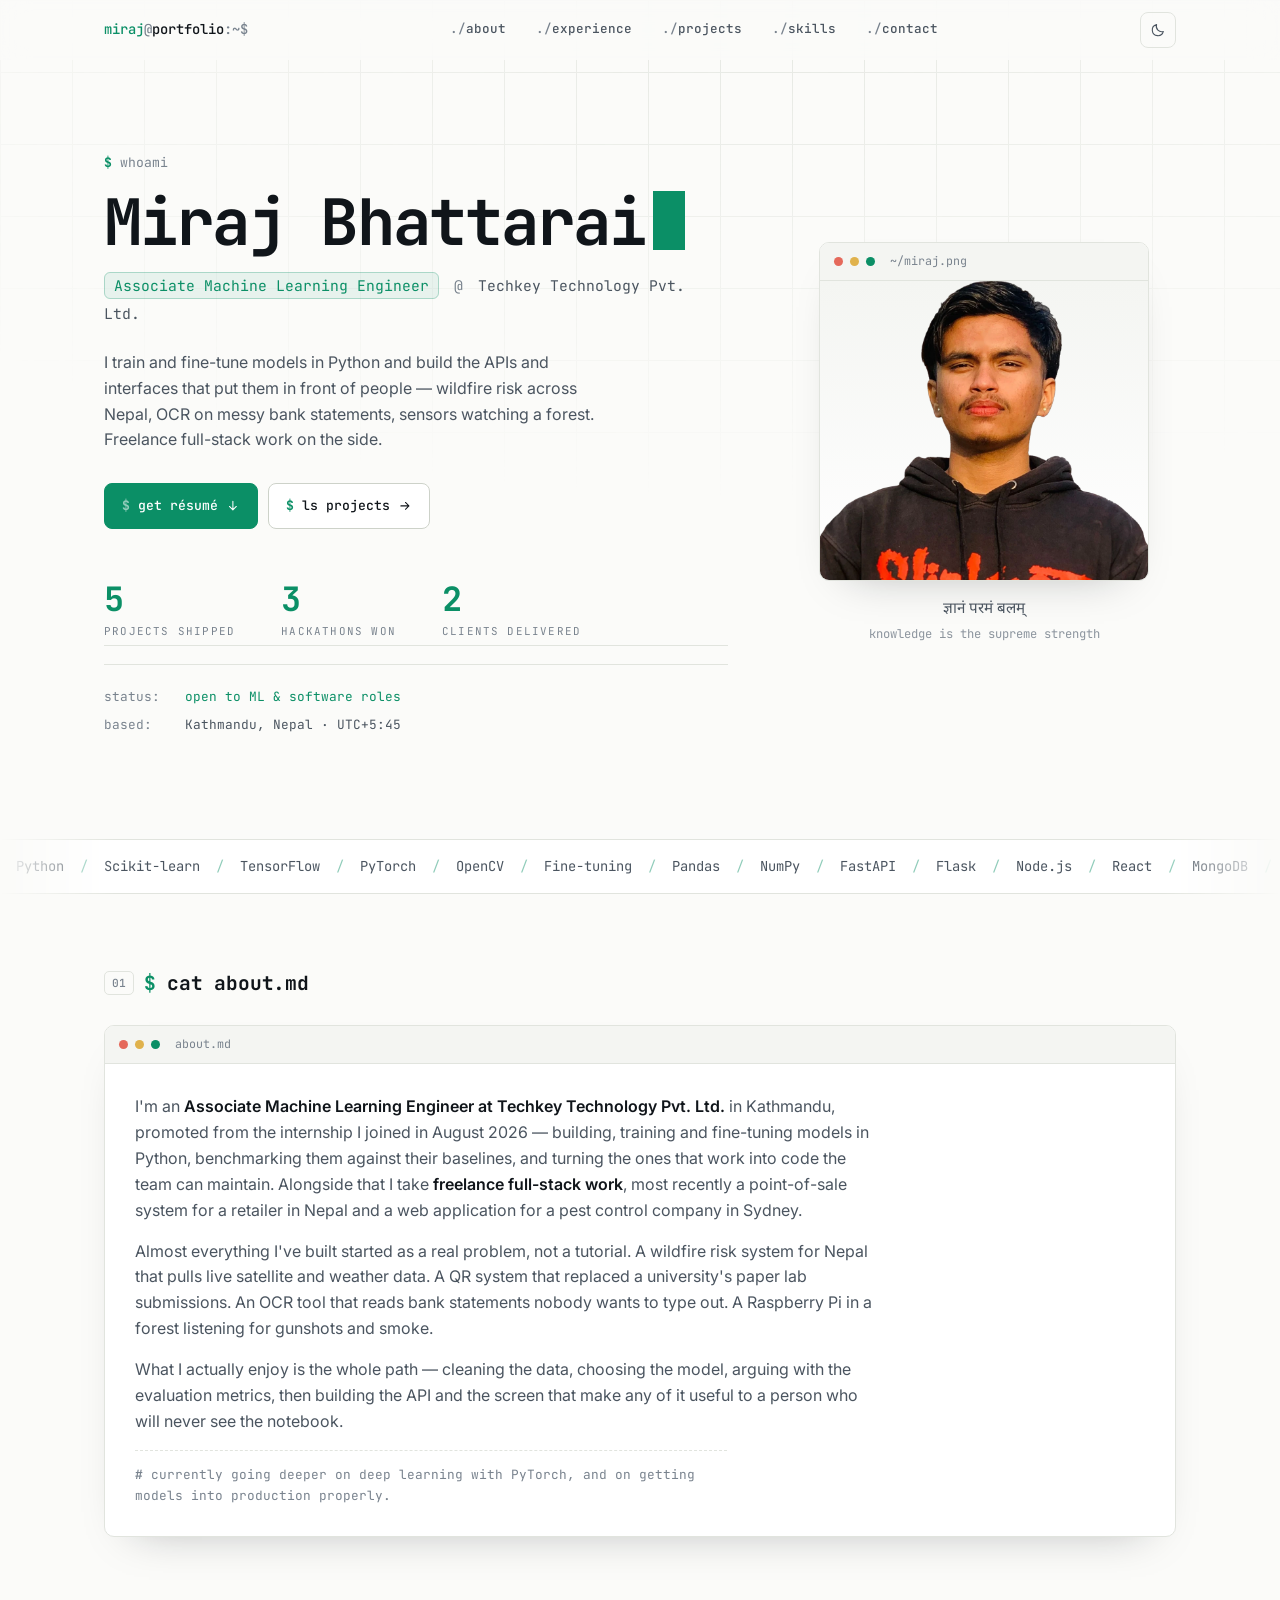
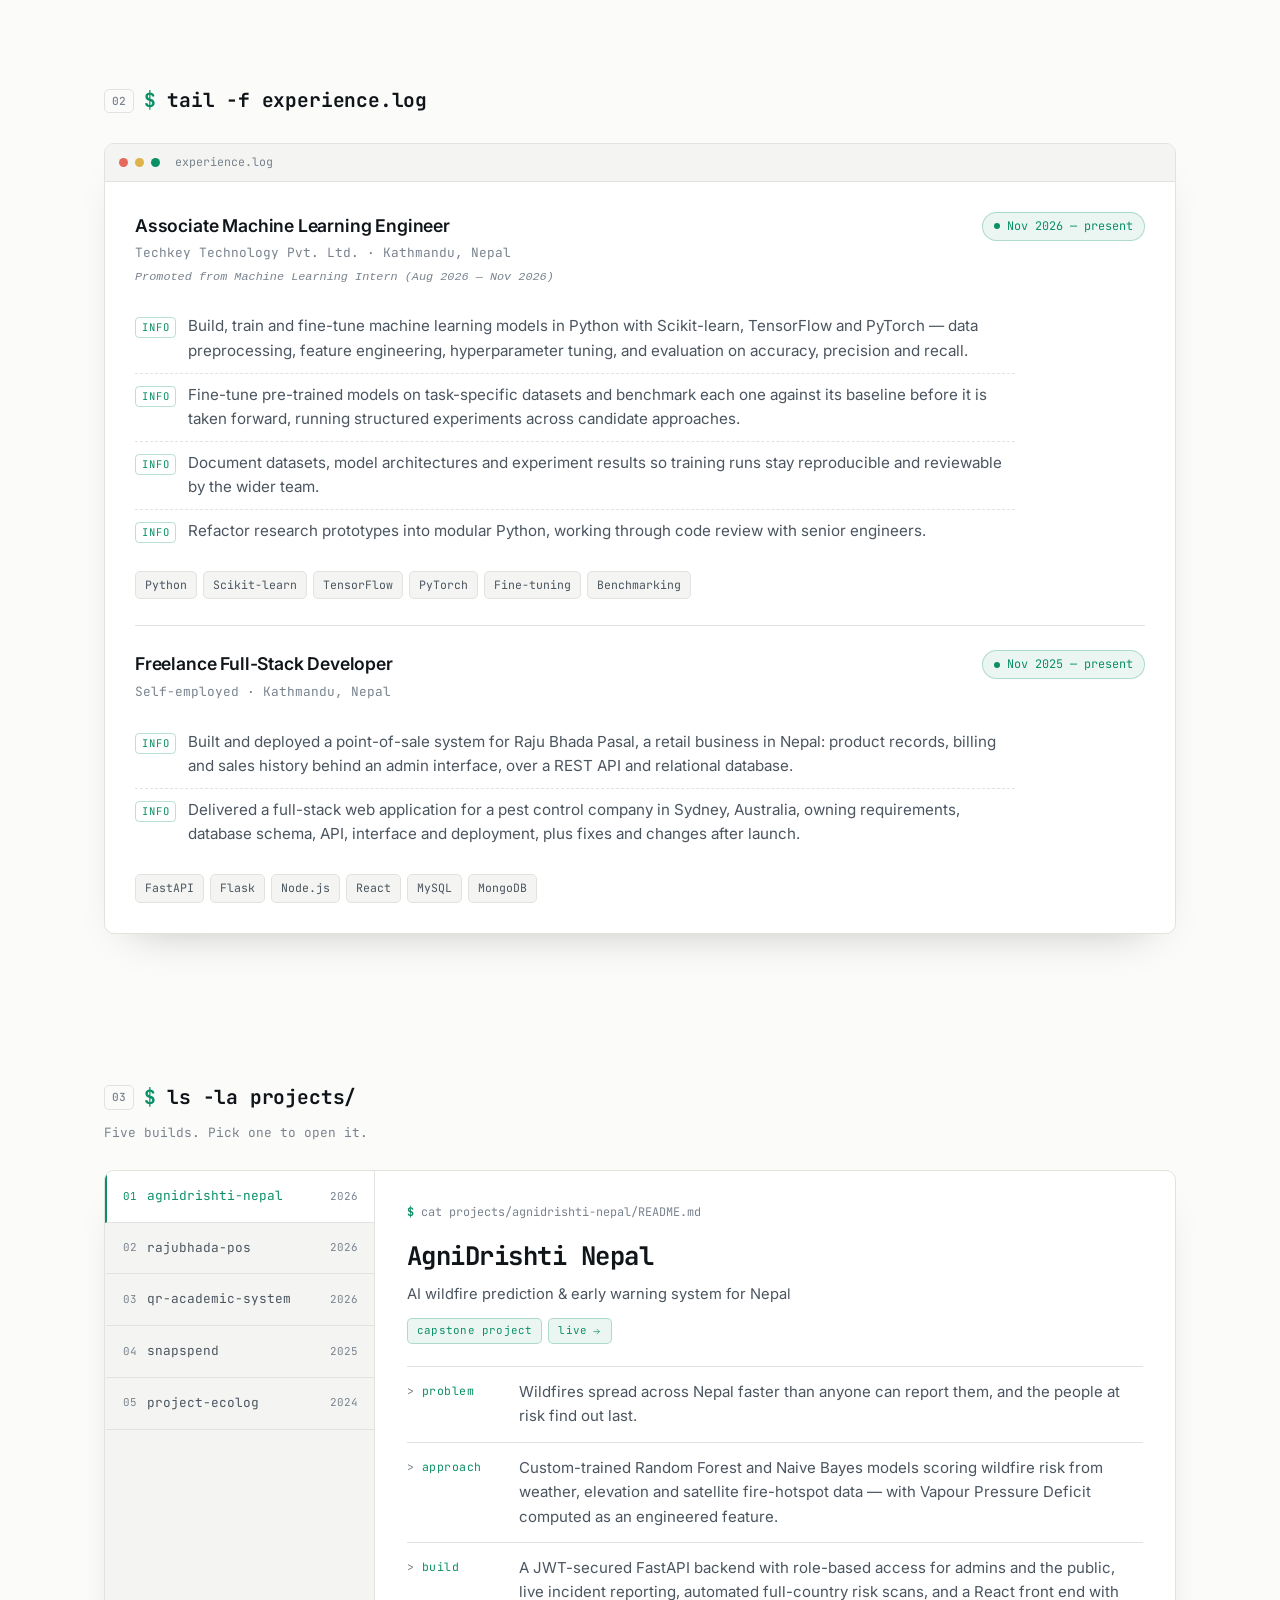
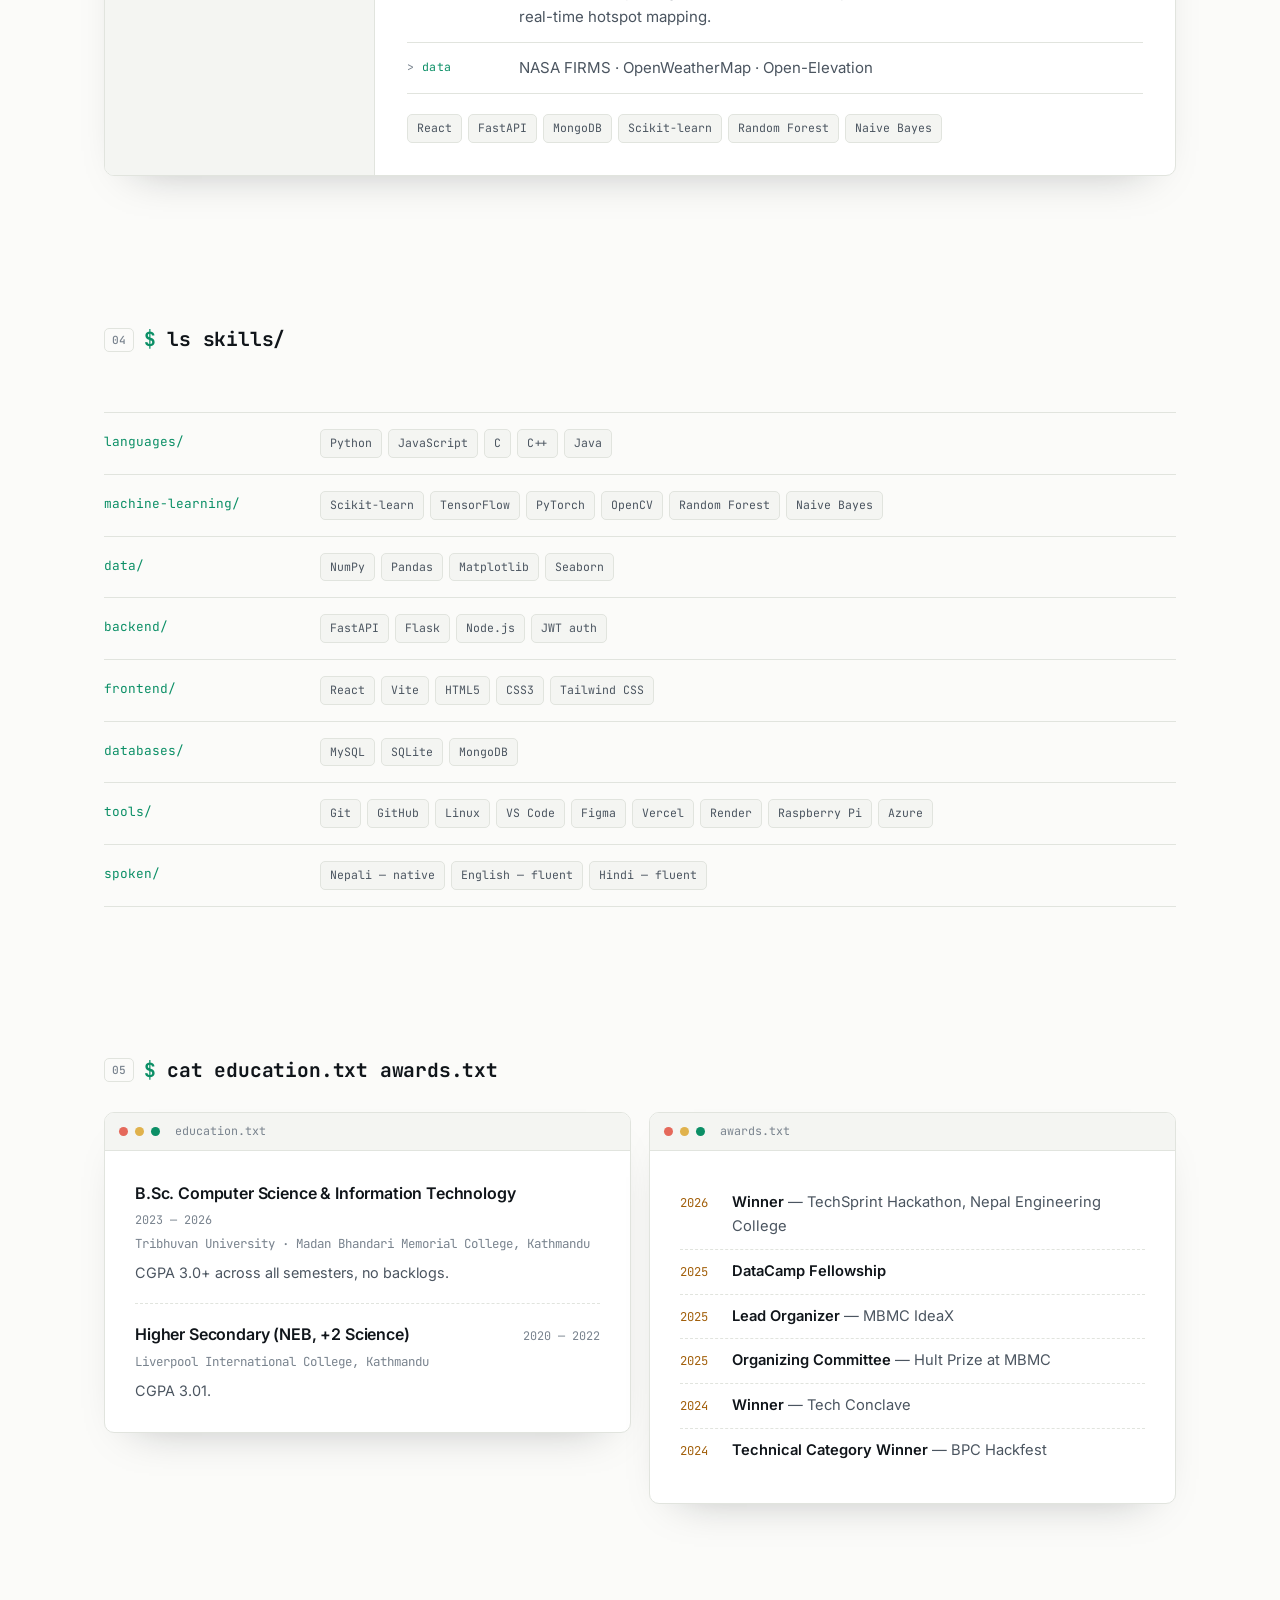
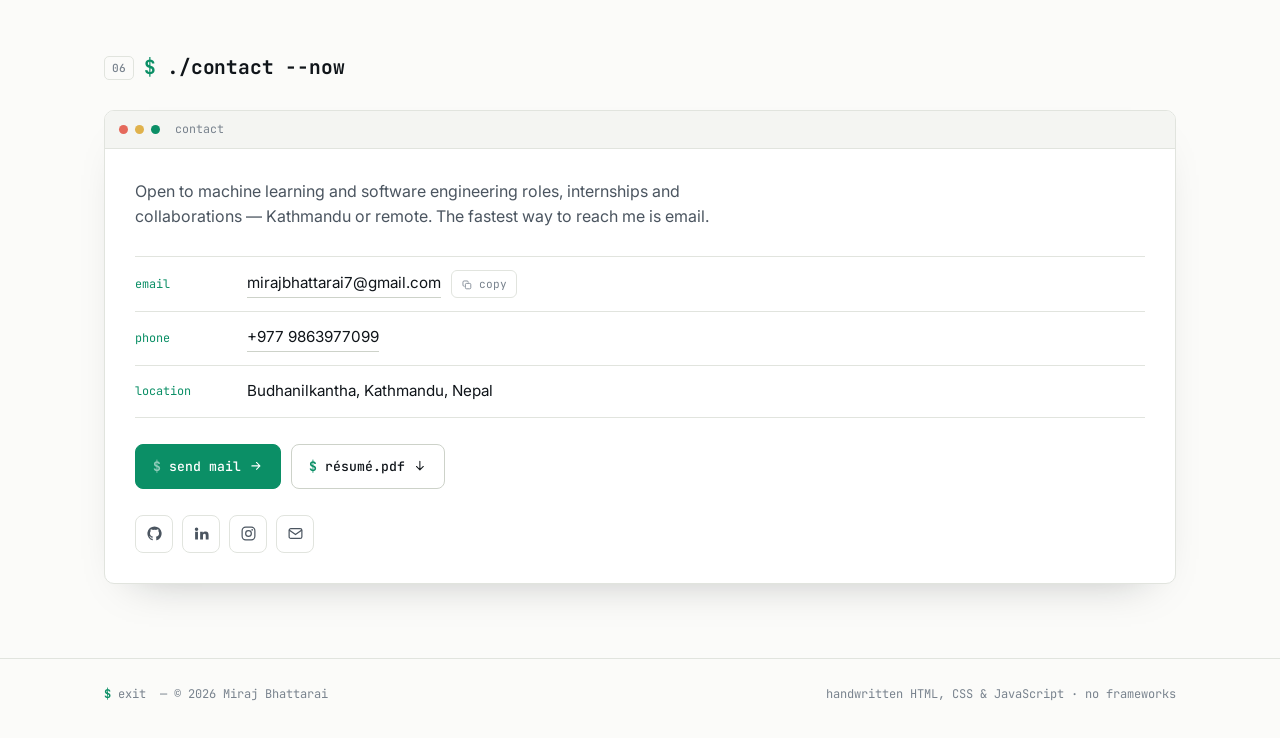
==== commit 3ad85391: "Add Raju Bhada Pasal project, promotion, and site polish Site: - New project entry: Raju Bhada Pasal" ====
--- a/index.html
+++ b/index.html
@@ -17,7 +17,7 @@
 </script>
 
 <title>Miraj Bhattarai — Machine Learning Developer, Kathmandu Nepal</title>
-<meta name="description" content="Machine Learning Intern at Techkey Technology and final-year B.Sc. CSIT student in Kathmandu, Nepal. Python, Scikit-learn, TensorFlow, PyTorch and FastAPI.">
+<meta name="description" content="Associate Machine Learning Engineer at Techkey Technology and freelance full-stack developer in Kathmandu, Nepal. Python, Scikit-learn, TensorFlow, PyTorch and FastAPI.">
 <meta name="robots" content="index, follow, max-image-preview:large, max-snippet:-1, max-video-preview:-1">
 <meta name="googlebot" content="index, follow, max-image-preview:large, max-snippet:-1">
 
@@ -40,14 +40,14 @@
 <meta property="profile:last_name" content="Bhattarai">
 <meta property="og:url" content="https://www.mirajbhattarai.com.np/">
 <meta property="og:title" content="Miraj Bhattarai — Machine Learning &amp; Software Developer in Kathmandu">
-<meta property="og:description" content="Machine Learning Intern at Techkey Technology. Final-year CSIT student in Kathmandu building ML systems end to end.">
+<meta property="og:description" content="Associate Machine Learning Engineer at Techkey Technology and freelance full-stack developer in Kathmandu, building ML systems end to end.">
 <meta property="og:image" content="https://www.mirajbhattarai.com.np/images/og-image.png">
 <meta property="og:image:width" content="1200">
 <meta property="og:image:height" content="630">
 <meta property="og:image:alt" content="Miraj Bhattarai, machine learning intern and software developer in Kathmandu, Nepal">
 <meta name="twitter:card" content="summary_large_image">
 <meta name="twitter:title" content="Miraj Bhattarai — Machine Learning &amp; Software Developer in Kathmandu">
-<meta name="twitter:description" content="Machine Learning Intern at Techkey Technology. Final-year CSIT student in Kathmandu building ML systems end to end.">
+<meta name="twitter:description" content="Associate Machine Learning Engineer at Techkey Technology and freelance full-stack developer in Kathmandu, building ML systems end to end.">
 <meta name="twitter:image" content="https://www.mirajbhattarai.com.np/images/og-image.png">
 <meta name="twitter:image:alt" content="Miraj Bhattarai, machine learning intern and software developer in Kathmandu, Nepal">
 
@@ -105,8 +105,8 @@
    "familyName": "Bhattarai",
    "url": "https://www.mirajbhattarai.com.np/",
    "image": "https://www.mirajbhattarai.com.np/images/miraj.png",
-   "description": "Machine Learning Intern at Techkey Technology Pvt. Ltd. and final-year B.Sc. Computer Science and Information Technology student at Tribhuvan University, Kathmandu. Builds and trains machine learning models in Python and the APIs and interfaces around them.",
-   "jobTitle": "Machine Learning Intern",
+   "description": "Associate Machine Learning Engineer at Techkey Technology Pvt. Ltd. and freelance full-stack developer in Kathmandu, Nepal. Builds, trains and fine-tunes machine learning models in Python and the APIs and interfaces around them.",
+   "jobTitle": "Associate Machine Learning Engineer",
    "email": "mailto:mirajbhattarai7@gmail.com",
    "telephone": "+977-9863977099",
    "nationality": {
@@ -228,6 +228,18 @@
   },
   {
    "@type": "CreativeWork",
+   "@id": "https://www.mirajbhattarai.com.np/#rajubhada",
+   "name": "Raju Bhada Pasal - shopfront and point-of-sale system",
+   "description": "Bilingual public shop profile for a kitchen utensil and household goods retailer in Gaighat, Udayapur, with a point-of-sale and inventory management system behind a login. Built with local SEO so the shop is findable by nearby customers.",
+   "url": "https://rajubhada.com.np",
+   "dateCreated": "2026",
+   "creator": {
+    "@id": "https://www.mirajbhattarai.com.np/#miraj"
+   },
+   "keywords": "point of sale, inventory management, REST API, authentication, local SEO, Nepal, client work"
+  },
+  {
+   "@type": "CreativeWork",
    "@id": "https://www.mirajbhattarai.com.np/#qr-academic",
    "name": "QR-Based Digital Academic System",
    "description": "Paperless lab submissions for Tribhuvan University: per-student QR codes, batch scanning and three role-based portals. Winner, TechSprint Hackathon 2026.",
@@ -339,15 +351,15 @@
         <h1 class="hero-name r" style="--d:.06s">Miraj Bhattarai<span class="caret" aria-hidden="true"></span></h1>
 
         <p class="hero-role r" style="--d:.1s">
-          <span class="tag-ml">Machine&nbsp;Learning&nbsp;Intern</span>
+          <span class="tag-ml">Associate&nbsp;Machine&nbsp;Learning&nbsp;Engineer</span>
           <span class="at">@</span>
           <span class="org">Techkey Technology Pvt. Ltd.</span>
         </p>
 
         <p class="hero-desc r" style="--d:.14s">
-          Final-year B.Sc. CSIT student in Kathmandu. I train models in Python and build the
-          APIs and interfaces that put them in front of people — wildfire risk across Nepal,
-          OCR on messy bank statements, sensors watching a forest.
+          I train and fine-tune models in Python and build the APIs and interfaces that put
+          them in front of people — wildfire risk across Nepal, OCR on messy bank statements,
+          sensors watching a forest. Freelance full-stack work on the side.
         </p>
 
         <div class="hero-btns r" style="--d:.18s">
@@ -357,11 +369,16 @@
           <a class="btn" href="#projects"><span class="ps1">$</span> ls projects <svg class="ic" aria-hidden="true"><use href="#i-arrow"/></svg></a>
         </div>
 
-        <ul class="hero-meta r" style="--d:.22s">
+        <ul class="hero-stats r" style="--d:.21s">
+          <li><span class="num" data-count="5">0</span><span class="lbl">projects shipped</span></li>
+          <li><span class="num" data-count="3">0</span><span class="lbl">hackathons won</span></li>
+          <li><span class="num" data-count="2">0</span><span class="lbl">clients delivered</span></li>
+        </ul>
+
+        <ul class="hero-meta r" style="--d:.26s">
           <li><span class="k">status</span><span class="v ok">open to ML &amp; software roles</span></li>
           <li><span class="k">based</span><span class="v">Kathmandu, Nepal · UTC+5:45</span></li>
-          <li><span class="k">wins</span><span class="v">3 hackathons</span></li>
-        </ul>
+          </ul>
       </div>
 
       <div class="hero-fig r" style="--d:.12s">
@@ -380,6 +397,15 @@
     </div>
   </section>
 
+
+  <!-- ══════════════ marquee ══════════════ -->
+  <div class="marquee" role="presentation">
+    <div class="marquee-track">
+      <div class="marquee-run"><span class="mq-i">Python</span><span class="mq-d" aria-hidden="true">/</span><span class="mq-i">Scikit-learn</span><span class="mq-d" aria-hidden="true">/</span><span class="mq-i">TensorFlow</span><span class="mq-d" aria-hidden="true">/</span><span class="mq-i">PyTorch</span><span class="mq-d" aria-hidden="true">/</span><span class="mq-i">OpenCV</span><span class="mq-d" aria-hidden="true">/</span><span class="mq-i">Fine-tuning</span><span class="mq-d" aria-hidden="true">/</span><span class="mq-i">Pandas</span><span class="mq-d" aria-hidden="true">/</span><span class="mq-i">NumPy</span><span class="mq-d" aria-hidden="true">/</span><span class="mq-i">FastAPI</span><span class="mq-d" aria-hidden="true">/</span><span class="mq-i">Flask</span><span class="mq-d" aria-hidden="true">/</span><span class="mq-i">Node.js</span><span class="mq-d" aria-hidden="true">/</span><span class="mq-i">React</span><span class="mq-d" aria-hidden="true">/</span><span class="mq-i">MongoDB</span><span class="mq-d" aria-hidden="true">/</span><span class="mq-i">MySQL</span><span class="mq-d" aria-hidden="true">/</span><span class="mq-i">Linux</span><span class="mq-d" aria-hidden="true">/</span><span class="mq-i">Git</span><span class="mq-d" aria-hidden="true">/</span></div>
+      <div class="marquee-run" aria-hidden="true"><span class="mq-i">Python</span><span class="mq-d" aria-hidden="true">/</span><span class="mq-i">Scikit-learn</span><span class="mq-d" aria-hidden="true">/</span><span class="mq-i">TensorFlow</span><span class="mq-d" aria-hidden="true">/</span><span class="mq-i">PyTorch</span><span class="mq-d" aria-hidden="true">/</span><span class="mq-i">OpenCV</span><span class="mq-d" aria-hidden="true">/</span><span class="mq-i">Fine-tuning</span><span class="mq-d" aria-hidden="true">/</span><span class="mq-i">Pandas</span><span class="mq-d" aria-hidden="true">/</span><span class="mq-i">NumPy</span><span class="mq-d" aria-hidden="true">/</span><span class="mq-i">FastAPI</span><span class="mq-d" aria-hidden="true">/</span><span class="mq-i">Flask</span><span class="mq-d" aria-hidden="true">/</span><span class="mq-i">Node.js</span><span class="mq-d" aria-hidden="true">/</span><span class="mq-i">React</span><span class="mq-d" aria-hidden="true">/</span><span class="mq-i">MongoDB</span><span class="mq-d" aria-hidden="true">/</span><span class="mq-i">MySQL</span><span class="mq-d" aria-hidden="true">/</span><span class="mq-i">Linux</span><span class="mq-d" aria-hidden="true">/</span><span class="mq-i">Git</span><span class="mq-d" aria-hidden="true">/</span></div>
+    </div>
+  </div>
+
   <!-- ══════════════ about ══════════════ -->
   <section class="sec" id="about">
     <div class="wrap">
@@ -387,10 +413,12 @@
       <div class="win r" style="--d:.05s">
         <div class="win-bar"><i></i><i></i><i></i><span>about.md</span></div>
         <div class="win-body prose">
-          <p>I'm in the final year of a <b>B.Sc. in Computer Science &amp; Information Technology</b> at
-          Tribhuvan University, and I currently work as a <b>Machine Learning Intern at Techkey
-          Technology Pvt. Ltd.</b> in Kathmandu — building and training models in Python, running
-          experiments, and turning the ones that work into code the team can maintain.</p>
+          <p>I'm an <b>Associate Machine Learning Engineer at Techkey Technology Pvt. Ltd.</b> in
+          Kathmandu, promoted from the internship I joined in August 2026 — building, training and
+          fine-tuning models in Python, benchmarking them against their baselines, and turning the
+          ones that work into code the team can maintain. Alongside that I take <b>freelance
+          full-stack work</b>, most recently a point-of-sale system for a retailer in Nepal and a
+          web application for a pest control company in Sydney.</p>
 
           <p>Almost everything I've built started as a real problem, not a tutorial. A wildfire
           risk system for Nepal that pulls live satellite and weather data. A QR system that
@@ -415,22 +443,44 @@
       <div class="win r" style="--d:.05s">
         <div class="win-bar"><i></i><i></i><i></i><span>experience.log</span></div>
         <div class="win-body log">
-          <div class="log-head">
-            <div>
-              <h3>Machine Learning Intern</h3>
-              <p class="log-org">Techkey Technology Pvt. Ltd. · Kathmandu, Nepal</p>
+
+          <div class="log-entry">
+            <div class="log-head">
+              <div>
+                <h3>Associate Machine Learning Engineer</h3>
+                <p class="log-org">Techkey Technology Pvt. Ltd. · Kathmandu, Nepal</p>
+                <p class="log-note">Promoted from Machine Learning Intern (Aug 2026 — Nov 2026)</p>
+              </div>
+              <span class="live"><span class="dot"></span>Nov 2026 — present</span>
             </div>
-            <span class="live"><span class="dot"></span>Aug 2026 — present</span>
+            <ul class="log-list">
+              <li><span class="lv">INFO</span> Build, train and fine-tune machine learning models in Python with Scikit-learn, TensorFlow and PyTorch — data preprocessing, feature engineering, hyperparameter tuning, and evaluation on accuracy, precision and recall.</li>
+              <li><span class="lv">INFO</span> Fine-tune pre-trained models on task-specific datasets and benchmark each one against its baseline before it is taken forward, running structured experiments across candidate approaches.</li>
+              <li><span class="lv">INFO</span> Document datasets, model architectures and experiment results so training runs stay reproducible and reviewable by the wider team.</li>
+              <li><span class="lv">INFO</span> Refactor research prototypes into modular Python, working through code review with senior engineers.</li>
+            </ul>
+            <ul class="chips">
+              <li>Python</li><li>Scikit-learn</li><li>TensorFlow</li><li>PyTorch</li><li>Fine-tuning</li><li>Benchmarking</li>
+            </ul>
           </div>
-          <ul class="log-list">
-            <li><span class="lv">INFO</span> Build and train machine learning models in Python with Scikit-learn, TensorFlow and PyTorch — data preprocessing, feature engineering, hyperparameter tuning, and evaluation on accuracy, precision and recall.</li>
-            <li><span class="lv">INFO</span> Research and prototype candidate approaches for assigned problems, running structured experiments and benchmarking every model against a baseline before one is taken forward.</li>
-            <li><span class="lv">INFO</span> Document datasets, model architectures and experiment results so training runs stay reproducible and reviewable by the wider team.</li>
-            <li><span class="lv">INFO</span> Refactor research prototypes into modular Python, working through code review with senior engineers.</li>
-          </ul>
-          <ul class="chips">
-            <li>Python</li><li>Scikit-learn</li><li>TensorFlow</li><li>PyTorch</li><li>Model evaluation</li>
-          </ul>
+
+          <div class="log-entry">
+            <div class="log-head">
+              <div>
+                <h3>Freelance Full-Stack Developer</h3>
+                <p class="log-org">Self-employed · Kathmandu, Nepal</p>
+              </div>
+              <span class="live"><span class="dot"></span>Nov 2025 — present</span>
+            </div>
+            <ul class="log-list">
+              <li><span class="lv">INFO</span> Built and deployed a point-of-sale system for Raju Bhada Pasal, a retail business in Nepal: product records, billing and sales history behind an admin interface, over a REST API and relational database.</li>
+              <li><span class="lv">INFO</span> Delivered a full-stack web application for a pest control company in Sydney, Australia, owning requirements, database schema, API, interface and deployment, plus fixes and changes after launch.</li>
+            </ul>
+            <ul class="chips">
+              <li>FastAPI</li><li>Flask</li><li>Node.js</li><li>React</li><li>MySQL</li><li>MongoDB</li>
+            </ul>
+          </div>
+
         </div>
       </div>
     </div>
@@ -440,7 +490,7 @@
   <section class="sec" id="projects">
     <div class="wrap">
       <h2 class="sec-h r"><span class="n" aria-hidden="true">03</span><span aria-hidden="true"><span class="ps1">$</span> ls -la projects/</span><span class="vh">Machine learning and software projects</span></h2>
-      <p class="sec-sub r" style="--d:.04s">Four builds. Pick one to open it.</p>
+      <p class="sec-sub r" style="--d:.04s">Five builds. Pick one to open it.</p>
 
       <div class="pj r" style="--d:.08s">
         <div class="pj-list" role="tablist" aria-label="Projects">
@@ -449,18 +499,23 @@
             <span class="pj-n">agnidrishti-nepal</span>
             <span class="pj-y">2026</span>
           </button>
+          <button class="pj-tab" role="tab" aria-selected="false" aria-controls="pj-5" id="tab-5" data-i="5">
+            <span class="pj-i">02</span>
+            <span class="pj-n">rajubhada-pos</span>
+            <span class="pj-y">2026</span>
+          </button>
           <button class="pj-tab" role="tab" aria-selected="false" aria-controls="pj-2" id="tab-2" data-i="2">
-            <span class="pj-i">02</span>
+            <span class="pj-i">03</span>
             <span class="pj-n">qr-academic-system</span>
             <span class="pj-y">2026</span>
           </button>
           <button class="pj-tab" role="tab" aria-selected="false" aria-controls="pj-3" id="tab-3" data-i="3">
-            <span class="pj-i">03</span>
+            <span class="pj-i">04</span>
             <span class="pj-n">snapspend</span>
             <span class="pj-y">2025</span>
           </button>
           <button class="pj-tab" role="tab" aria-selected="false" aria-controls="pj-4" id="tab-4" data-i="4">
-            <span class="pj-i">04</span>
+            <span class="pj-i">05</span>
             <span class="pj-n">project-ecolog</span>
             <span class="pj-y">2024</span>
           </button>
@@ -472,7 +527,8 @@
               <p class="pj-path"><span class="ps1">$</span> cat projects/agnidrishti-nepal/README.md</p>
               <h3>AgniDrishti Nepal</h3>
               <p class="pj-sub">AI wildfire prediction &amp; early warning system for Nepal</p>
-              <p class="pj-badges"><span class="badge b-major">final year major project</span></p>
+              <p class="pj-badges"><span class="badge b-major">capstone project</span>
+                <a class="badge b-live" href="https://agnidrishti.vercel.app" target="_blank" rel="noopener noreferrer">live <svg class="ic" aria-hidden="true"><use href="#i-arrow"/></svg></a></p>
             </header>
 
             <dl class="pj-def">
@@ -484,6 +540,27 @@
 
             <ul class="chips">
               <li>React</li><li>FastAPI</li><li>MongoDB</li><li>Scikit-learn</li><li>Random Forest</li><li>Naive Bayes</li>
+            </ul>
+          </article>
+
+          <article class="pj-pane" role="tabpanel" id="pj-5" aria-labelledby="tab-5" tabindex="0" hidden>
+            <header class="pj-head">
+              <p class="pj-path"><span class="ps1">$</span> cat projects/rajubhada-pos/README.md</p>
+              <h3>Raju Bhada Pasal</h3>
+              <p class="pj-sub">Shopfront and point-of-sale system for a utensil retailer</p>
+              <p class="pj-badges"><span class="badge b-client">client work</span>
+                <a class="badge b-live" href="https://rajubhada.com.np" target="_blank" rel="noopener noreferrer">rajubhada.com.np <svg class="ic" aria-hidden="true"><use href="#i-arrow"/></svg></a></p>
+            </header>
+
+            <dl class="pj-def">
+              <div><dt>client</dt><dd>Raju Bhada Pasal and Gobinda General Store, a kitchen utensil and household goods retailer in Gaighat, Udayapur, selling wholesale and retail.</dd></div>
+              <div><dt>problem</dt><dd>Stock and daily sales were tracked on paper, and the shop had no presence online for customers outside Gaighat to find it.</dd></div>
+              <div><dt>build</dt><dd>One site doing two jobs. The public face is a bilingual shop profile with the product range, delivery terms and direct phone and WhatsApp ordering. Behind a login sits the point-of-sale and inventory system the shop runs day to day.</dd></div>
+              <div><dt>found</dt><dd>Local SEO built in from the start: geo-tagged for Gaighat, Udayapur, Open Graph and Twitter cards, and Nepali alongside English so the shop is findable by the people who actually search for it.</dd></div>
+            </dl>
+
+            <ul class="chips">
+              <li>Point of sale</li><li>Inventory management</li><li>Authentication</li><li>REST API</li><li>Local SEO</li><li>Nepali / English</li>
             </ul>
           </article>
 
--- a/css/style.css
+++ b/css/style.css
@@ -359,6 +359,13 @@
 .chips li:hover{ color:var(--acc); border-color:var(--acc-line); }
 
 /* ---------- experience log ---------- */
+.log-entry + .log-entry{
+  margin-top:26px; padding-top:24px; border-top:1px solid var(--line);
+}
+.log-note{
+  font-family:var(--mono); font-size:.74rem; color:var(--ink-3);
+  margin-top:4px; font-style:italic;
+}
 .log-head{ display:flex; flex-wrap:wrap; gap:10px 20px; align-items:flex-start; justify-content:space-between; margin-bottom:18px; }
 .log-head h3{ font-size:1.1rem; font-weight:600; letter-spacing:-.01em; }
 .log-org{ font-family:var(--mono); font-size:.8rem; color:var(--ink-3); margin-top:3px; }
@@ -581,3 +588,73 @@
   .js .r{ opacity:1 !important; transform:none !important; }
   .win{ box-shadow:none; }
 }
+
+
+/* ══════════════ hero counters ══════════════ */
+.hero-stats{
+  display:flex; flex-wrap:wrap; gap:clamp(22px,4vw,46px);
+  padding:20px 0 4px; margin-bottom:18px;
+  border-bottom:1px solid var(--line);
+}
+.hero-stats .num{
+  display:block; font-family:var(--mono); font-size:clamp(1.5rem,3.2vw,2.1rem);
+  font-weight:700; line-height:1; color:var(--acc); letter-spacing:-.03em;
+  font-variant-numeric:tabular-nums;
+}
+.hero-stats .lbl{
+  display:block; font-family:var(--mono); font-size:.68rem; letter-spacing:.11em;
+  text-transform:uppercase; color:var(--ink-3); margin-top:7px;
+}
+
+/* ══════════════ tech marquee ══════════════ */
+.marquee{
+  overflow:hidden; border-block:1px solid var(--line);
+  background:var(--bg-2); padding:15px 0;
+  -webkit-mask-image:linear-gradient(to right, transparent, #000 9%, #000 91%, transparent);
+  mask-image:linear-gradient(to right, transparent, #000 9%, #000 91%, transparent);
+}
+.marquee-track{ display:flex; width:max-content; animation:mq 42s linear infinite; }
+.marquee:hover .marquee-track{ animation-play-state:paused; }
+.marquee-run{ display:flex; align-items:center; flex:none; }
+.mq-i{
+  font-family:var(--mono); font-size:.86rem; color:var(--ink-2);
+  padding:0 16px; white-space:nowrap;
+  transition:color .25s var(--ease);
+}
+.marquee:hover .mq-i{ color:var(--ink); }
+.mq-d{ color:var(--acc); opacity:.45; font-family:var(--mono); font-size:.86rem; }
+@keyframes mq{ from{ transform:translateX(0); } to{ transform:translateX(-50%); } }
+
+/* ══════════════ live badge ══════════════ */
+.badge.b-live{
+  display:inline-flex; align-items:center; gap:5px; text-decoration:none;
+  color:var(--acc); background:var(--acc-bg); border-color:var(--acc-line);
+  transition:background .22s var(--ease), transform .22s var(--ease), box-shadow .22s var(--ease);
+}
+.badge.b-live .ic{ width:.85em; height:.85em; transition:transform .25s var(--ease); }
+.badge.b-live:hover{ transform:translateY(-1px); box-shadow:var(--glow); }
+.badge.b-live:hover .ic{ transform:translateX(2px); }
+.badge.b-client{ color:var(--amber); background:var(--amber-bg); border-color:var(--amber-line); }
+
+/* ══════════════ depth ══════════════ */
+.hero-fig{ will-change:transform; }
+.win{ transition:border-color .35s var(--ease), box-shadow .35s var(--ease), transform .35s var(--ease); }
+.sec .win:hover{ border-color:var(--line-2); box-shadow:var(--sh), 0 0 0 1px var(--line); }
+.pj-pane .chips li, .log-entry .chips li{ transition:transform .2s var(--ease), color .2s var(--ease), border-color .2s var(--ease); }
+.pj-pane .chips li:hover, .log-entry .chips li:hover{ transform:translateY(-2px); }
+
+/* headings arrive from the left rather than simply fading */
+.js .sec-h.r{ transform:translate3d(-14px,0,0); }
+.js .sec-h.r.in{ transform:none; }
+
+@media (prefers-reduced-motion:reduce){
+  .marquee-track{ animation:none; transform:none; }
+  .hero-fig{ transform:none !important; }
+  .js .sec-h.r{ transform:none; }
+}
+
+@media (max-width:640px){
+  .hero-stats{ gap:18px 26px; }
+  .marquee{ padding:12px 0; }
+  .mq-i, .mq-d{ font-size:.78rem; padding:0 11px; }
+}
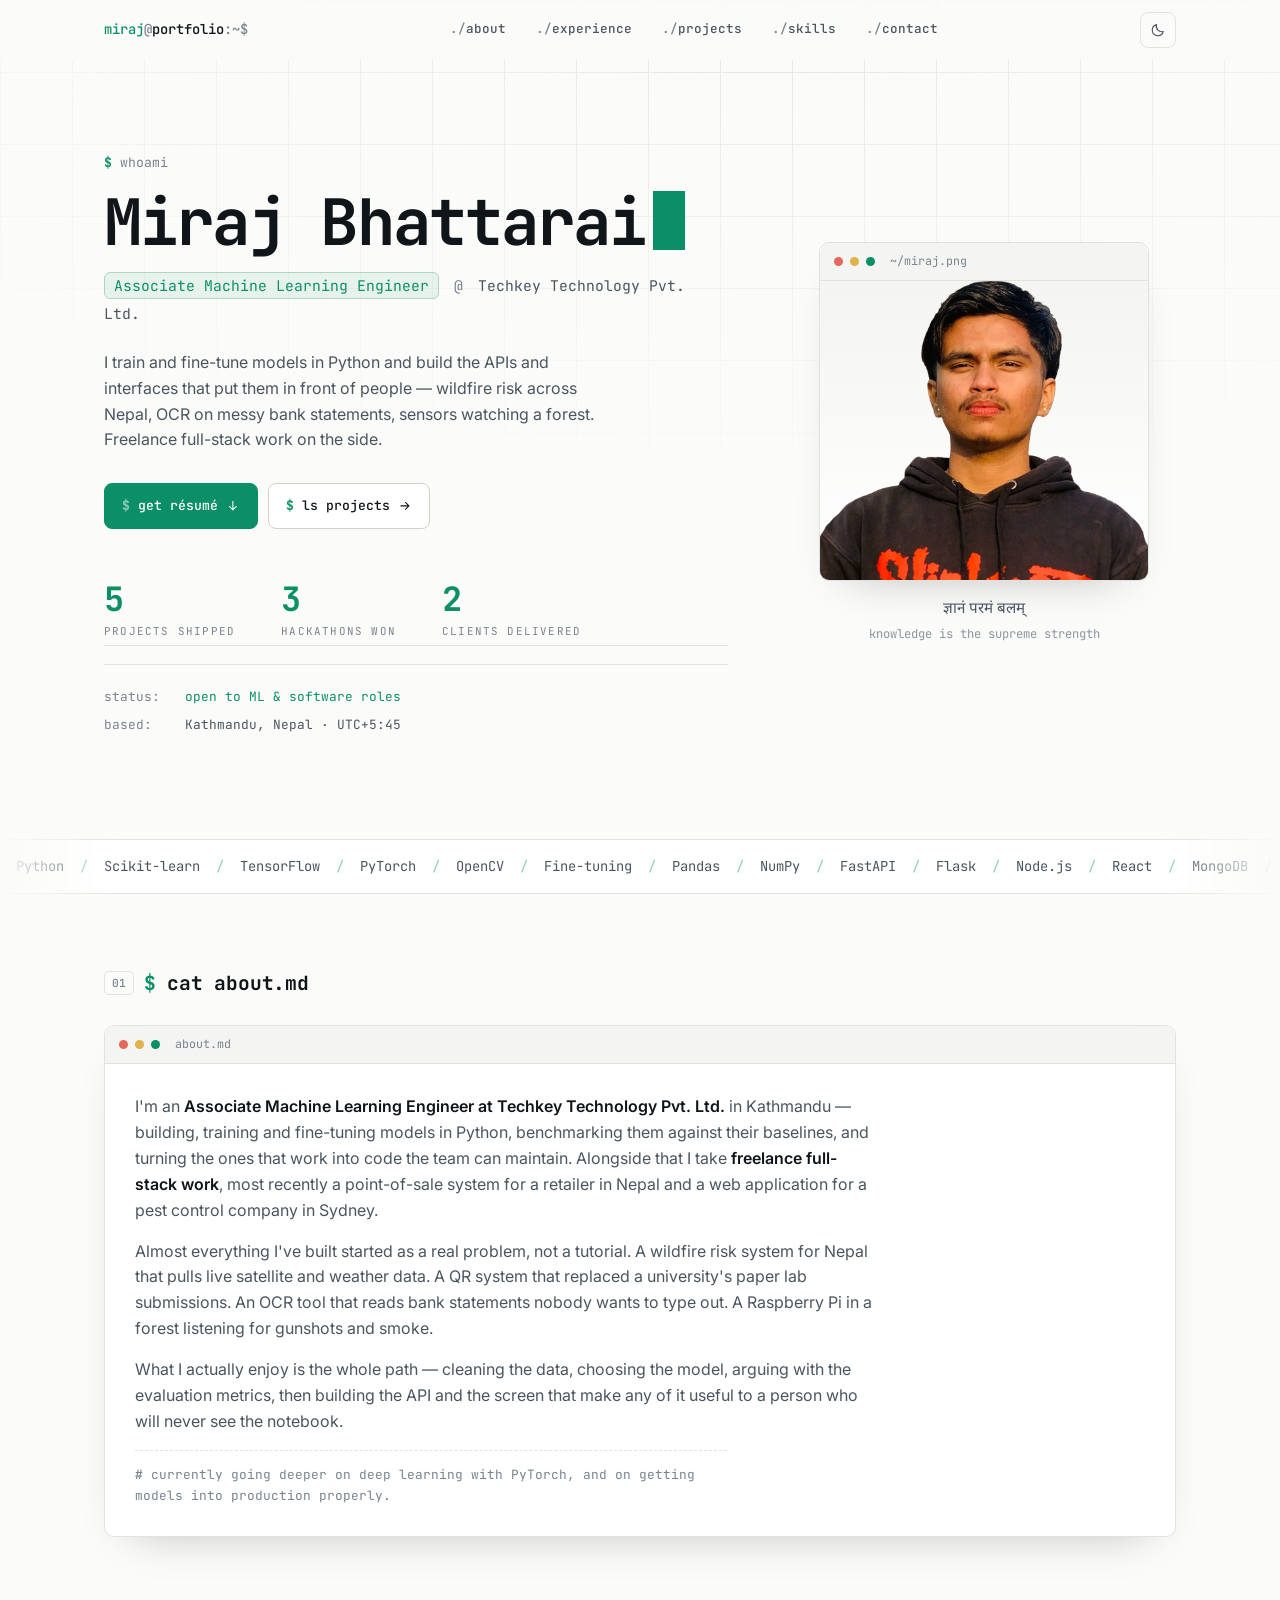
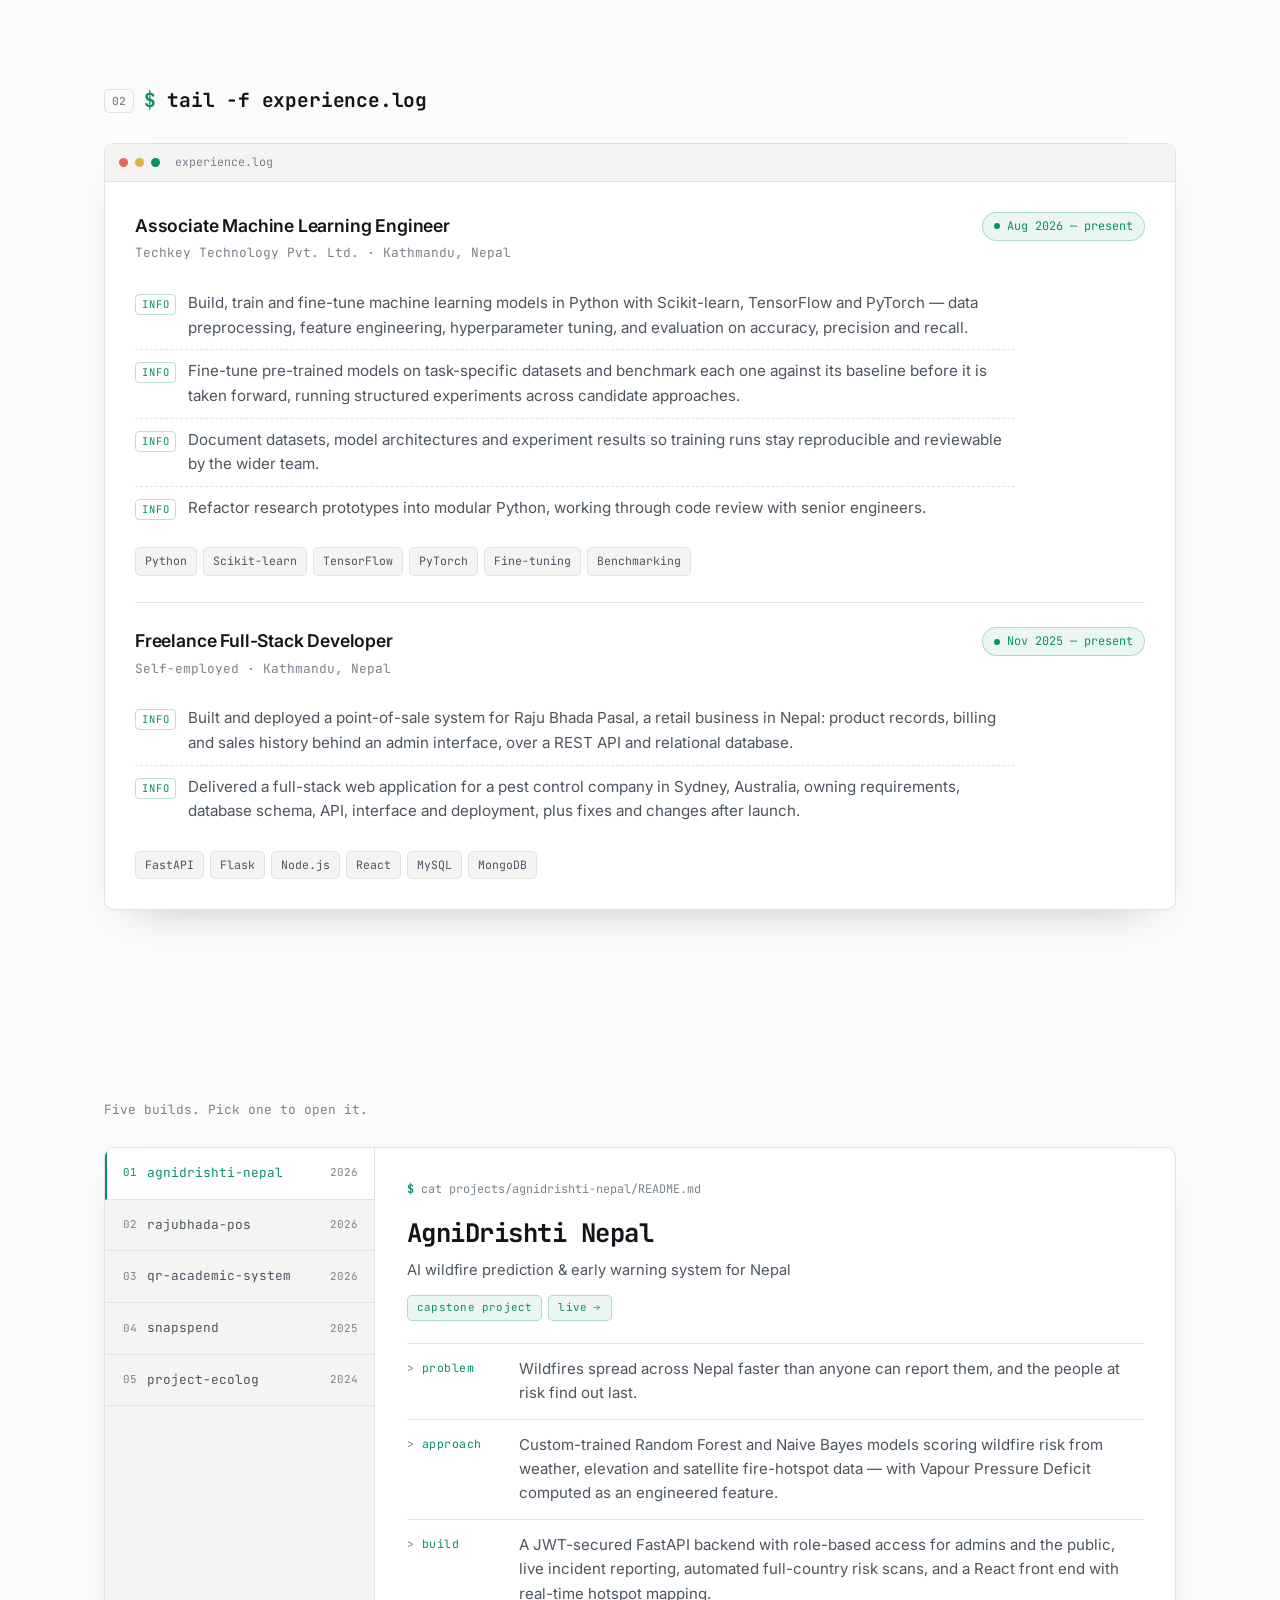
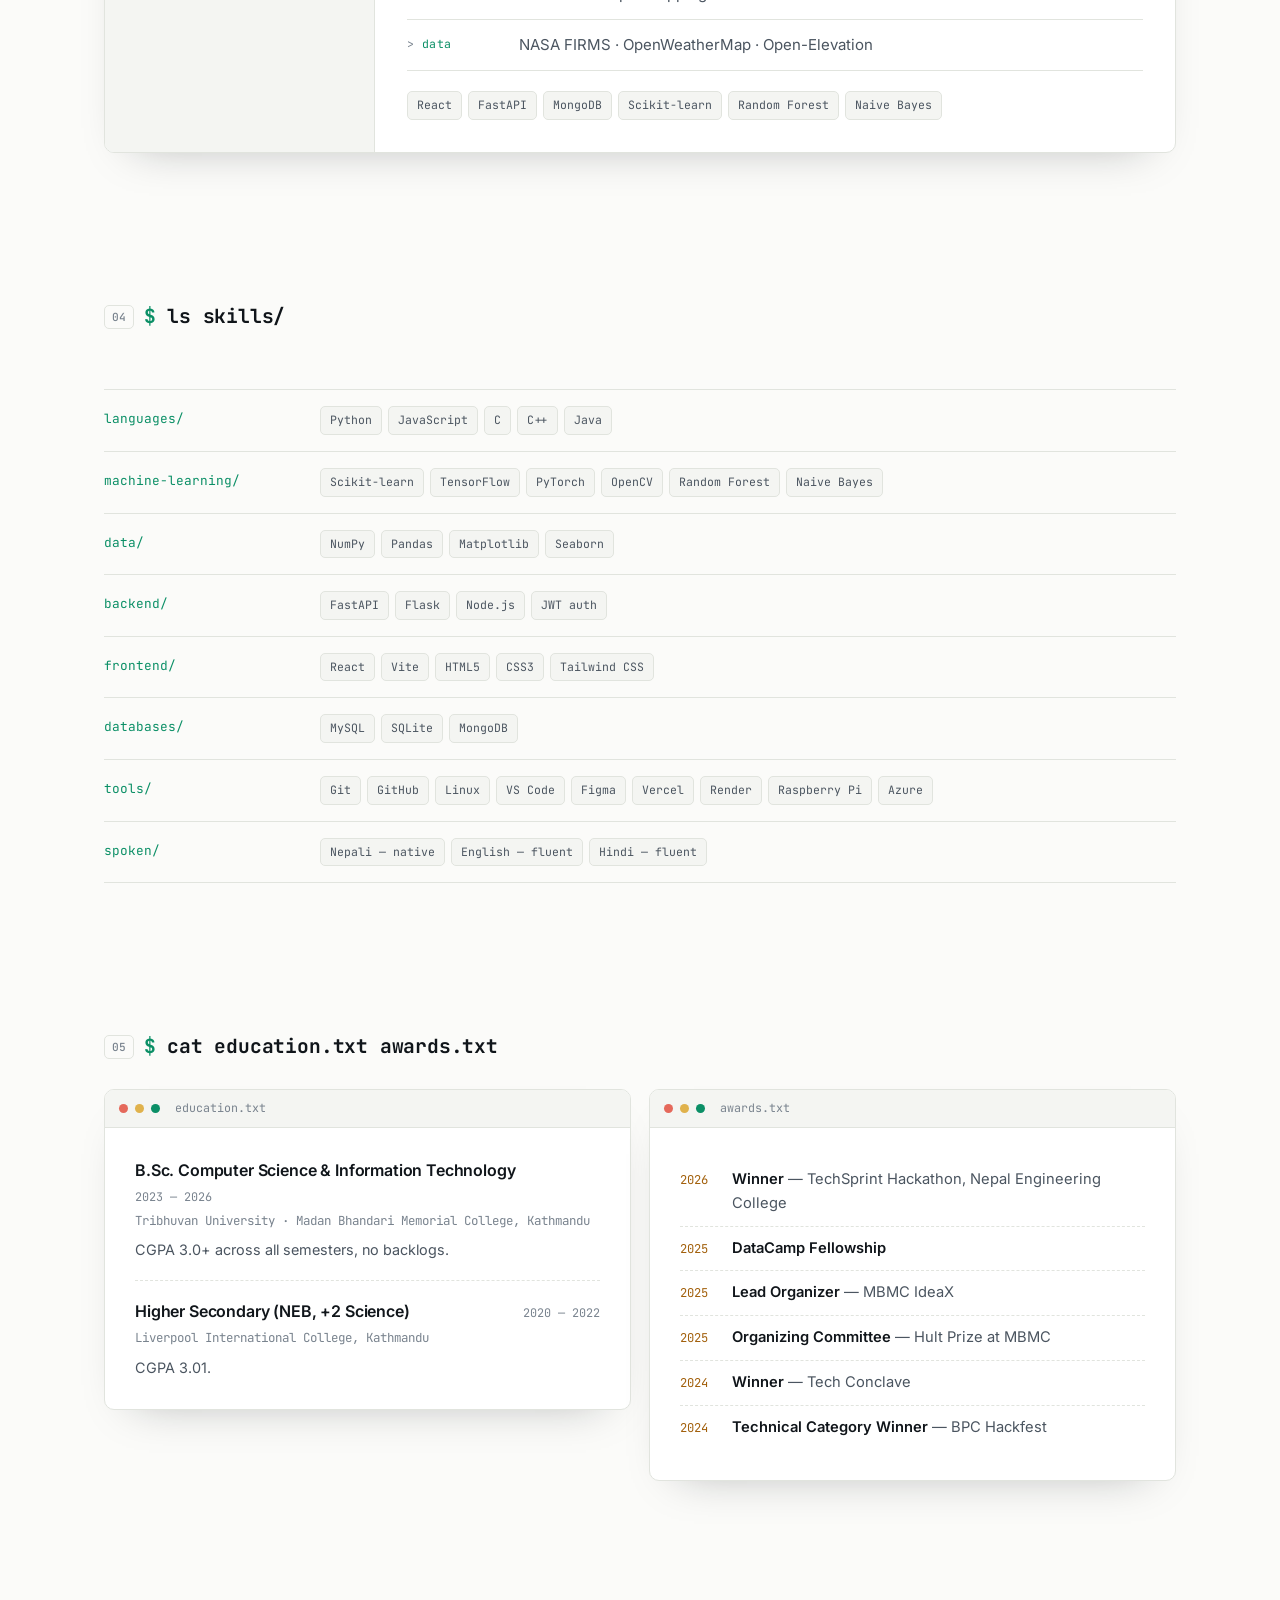
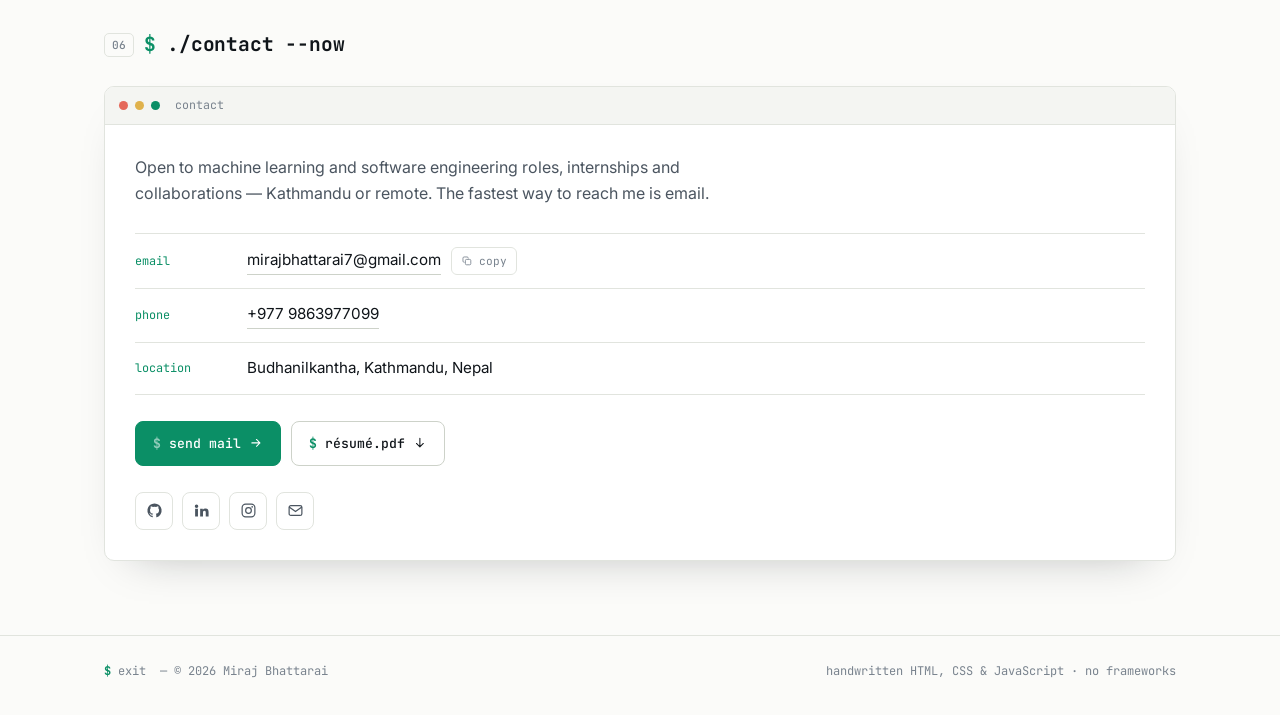
==== commit b7453b87: "Present Techkey role as Associate Machine Learning Engineer throughout - Experience and CV now show " ====
--- a/index.html
+++ b/index.html
@@ -44,12 +44,12 @@
 <meta property="og:image" content="https://www.mirajbhattarai.com.np/images/og-image.png">
 <meta property="og:image:width" content="1200">
 <meta property="og:image:height" content="630">
-<meta property="og:image:alt" content="Miraj Bhattarai, machine learning intern and software developer in Kathmandu, Nepal">
+<meta property="og:image:alt" content="Miraj Bhattarai, associate machine learning engineer and full-stack developer in Kathmandu, Nepal">
 <meta name="twitter:card" content="summary_large_image">
 <meta name="twitter:title" content="Miraj Bhattarai — Machine Learning &amp; Software Developer in Kathmandu">
 <meta name="twitter:description" content="Associate Machine Learning Engineer at Techkey Technology and freelance full-stack developer in Kathmandu, building ML systems end to end.">
 <meta name="twitter:image" content="https://www.mirajbhattarai.com.np/images/og-image.png">
-<meta name="twitter:image:alt" content="Miraj Bhattarai, machine learning intern and software developer in Kathmandu, Nepal">
+<meta name="twitter:image:alt" content="Miraj Bhattarai, associate machine learning engineer and full-stack developer in Kathmandu, Nepal">
 
 <link rel="icon" href="favicon.svg" type="image/svg+xml">
 <link rel="alternate icon" href="favicon.png" type="image/png">
@@ -70,7 +70,7 @@
    "@id": "https://www.mirajbhattarai.com.np/#website",
    "url": "https://www.mirajbhattarai.com.np/",
    "name": "Miraj Bhattarai",
-   "description": "Portfolio of Miraj Bhattarai, machine learning intern and software developer in Kathmandu, Nepal.",
+   "description": "Portfolio of Miraj Bhattarai, associate machine learning engineer and full-stack developer in Kathmandu, Nepal.",
    "inLanguage": "en",
    "publisher": {
     "@id": "https://www.mirajbhattarai.com.np/#miraj"
@@ -387,7 +387,7 @@
           <div class="win-body photo">
             <picture>
               <source srcset="images/miraj.webp" type="image/webp">
-              <img src="images/miraj.png" alt="Miraj Bhattarai, machine learning intern and software developer based in Kathmandu, Nepal" width="1000" height="912" fetchpriority="high">
+              <img src="images/miraj.png" alt="Miraj Bhattarai, associate machine learning engineer and full-stack developer based in Kathmandu, Nepal" width="1000" height="912" fetchpriority="high">
             </picture>
           </div>
         </div>
@@ -414,9 +414,8 @@
         <div class="win-bar"><i></i><i></i><i></i><span>about.md</span></div>
         <div class="win-body prose">
           <p>I'm an <b>Associate Machine Learning Engineer at Techkey Technology Pvt. Ltd.</b> in
-          Kathmandu, promoted from the internship I joined in August 2026 — building, training and
-          fine-tuning models in Python, benchmarking them against their baselines, and turning the
-          ones that work into code the team can maintain. Alongside that I take <b>freelance
+          Kathmandu — building, training and fine-tuning models in Python, benchmarking them
+          against their baselines, and turning the ones that work into code the team can maintain. Alongside that I take <b>freelance
           full-stack work</b>, most recently a point-of-sale system for a retailer in Nepal and a
           web application for a pest control company in Sydney.</p>
 
@@ -449,9 +448,8 @@
               <div>
                 <h3>Associate Machine Learning Engineer</h3>
                 <p class="log-org">Techkey Technology Pvt. Ltd. · Kathmandu, Nepal</p>
-                <p class="log-note">Promoted from Machine Learning Intern (Aug 2026 — Nov 2026)</p>
               </div>
-              <span class="live"><span class="dot"></span>Nov 2026 — present</span>
+              <span class="live"><span class="dot"></span>Aug 2026 — present</span>
             </div>
             <ul class="log-list">
               <li><span class="lv">INFO</span> Build, train and fine-tune machine learning models in Python with Scikit-learn, TensorFlow and PyTorch — data preprocessing, feature engineering, hyperparameter tuning, and evaluation on accuracy, precision and recall.</li>
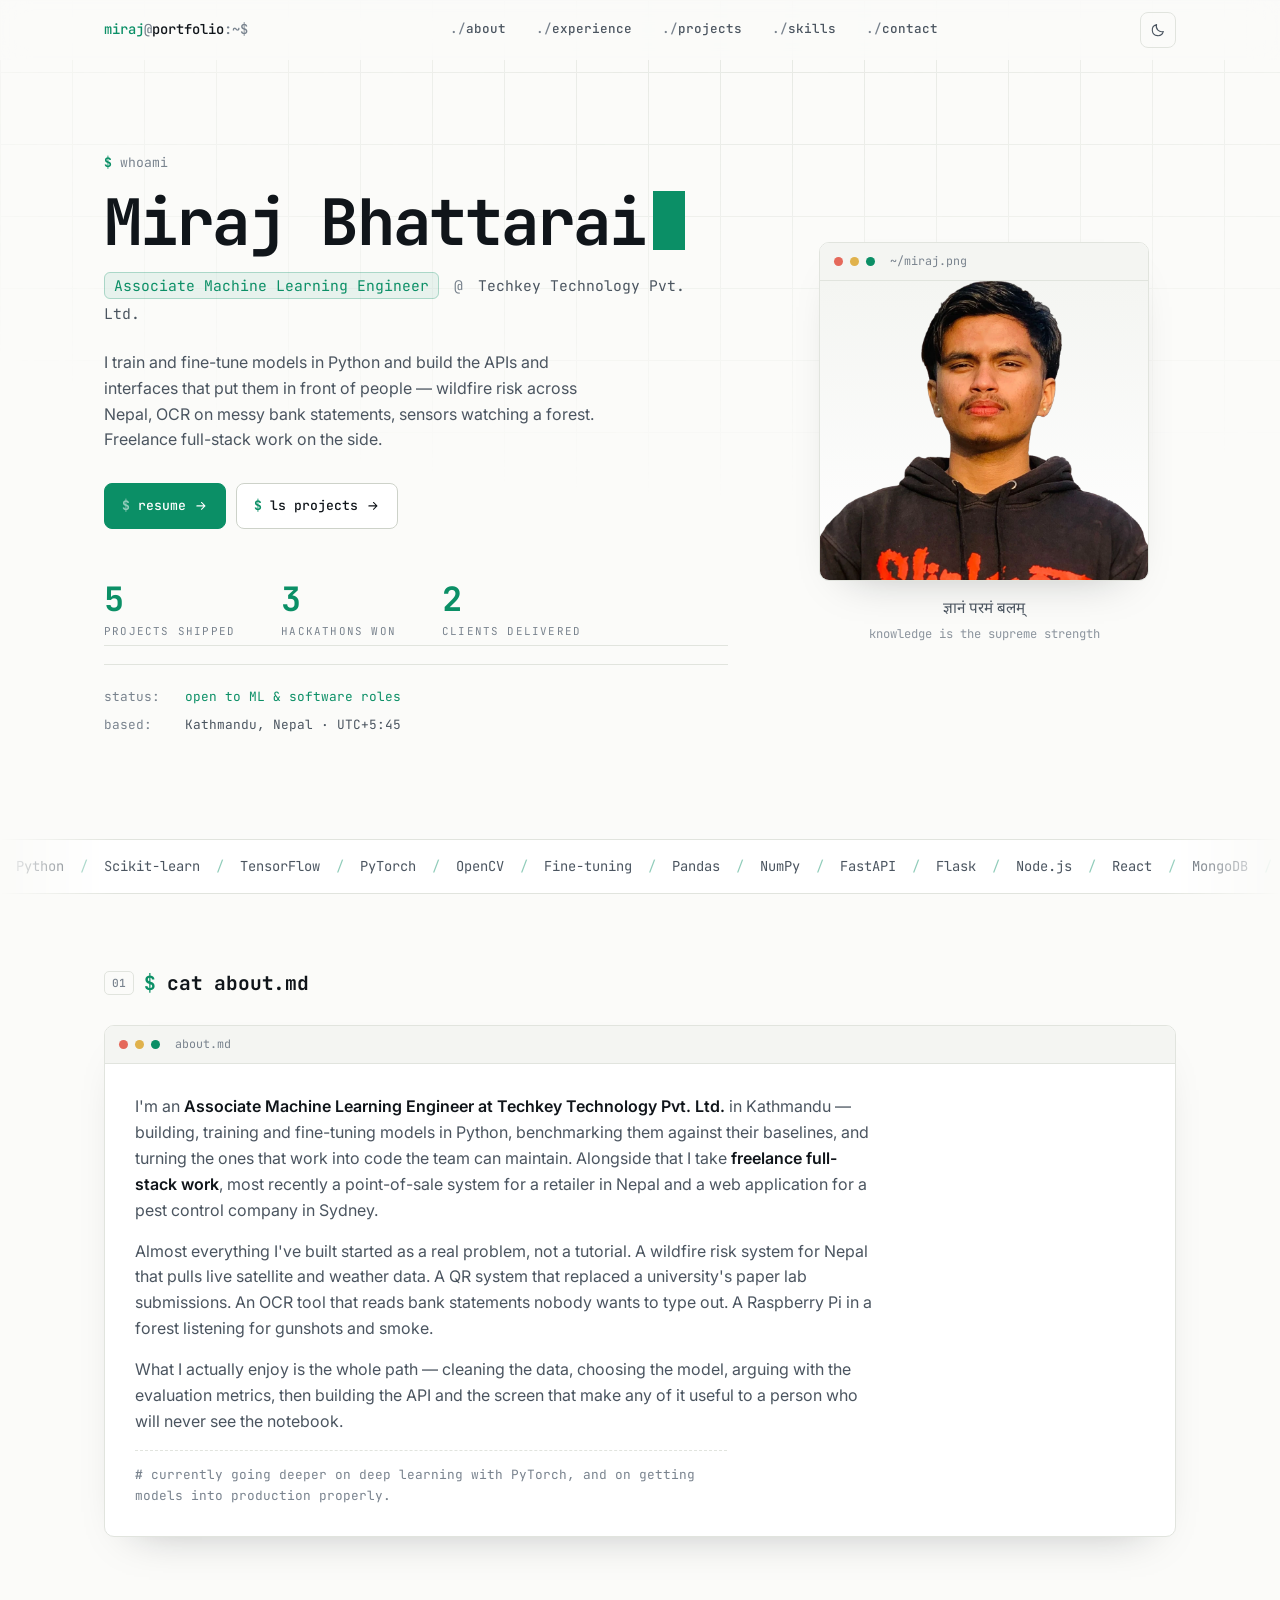
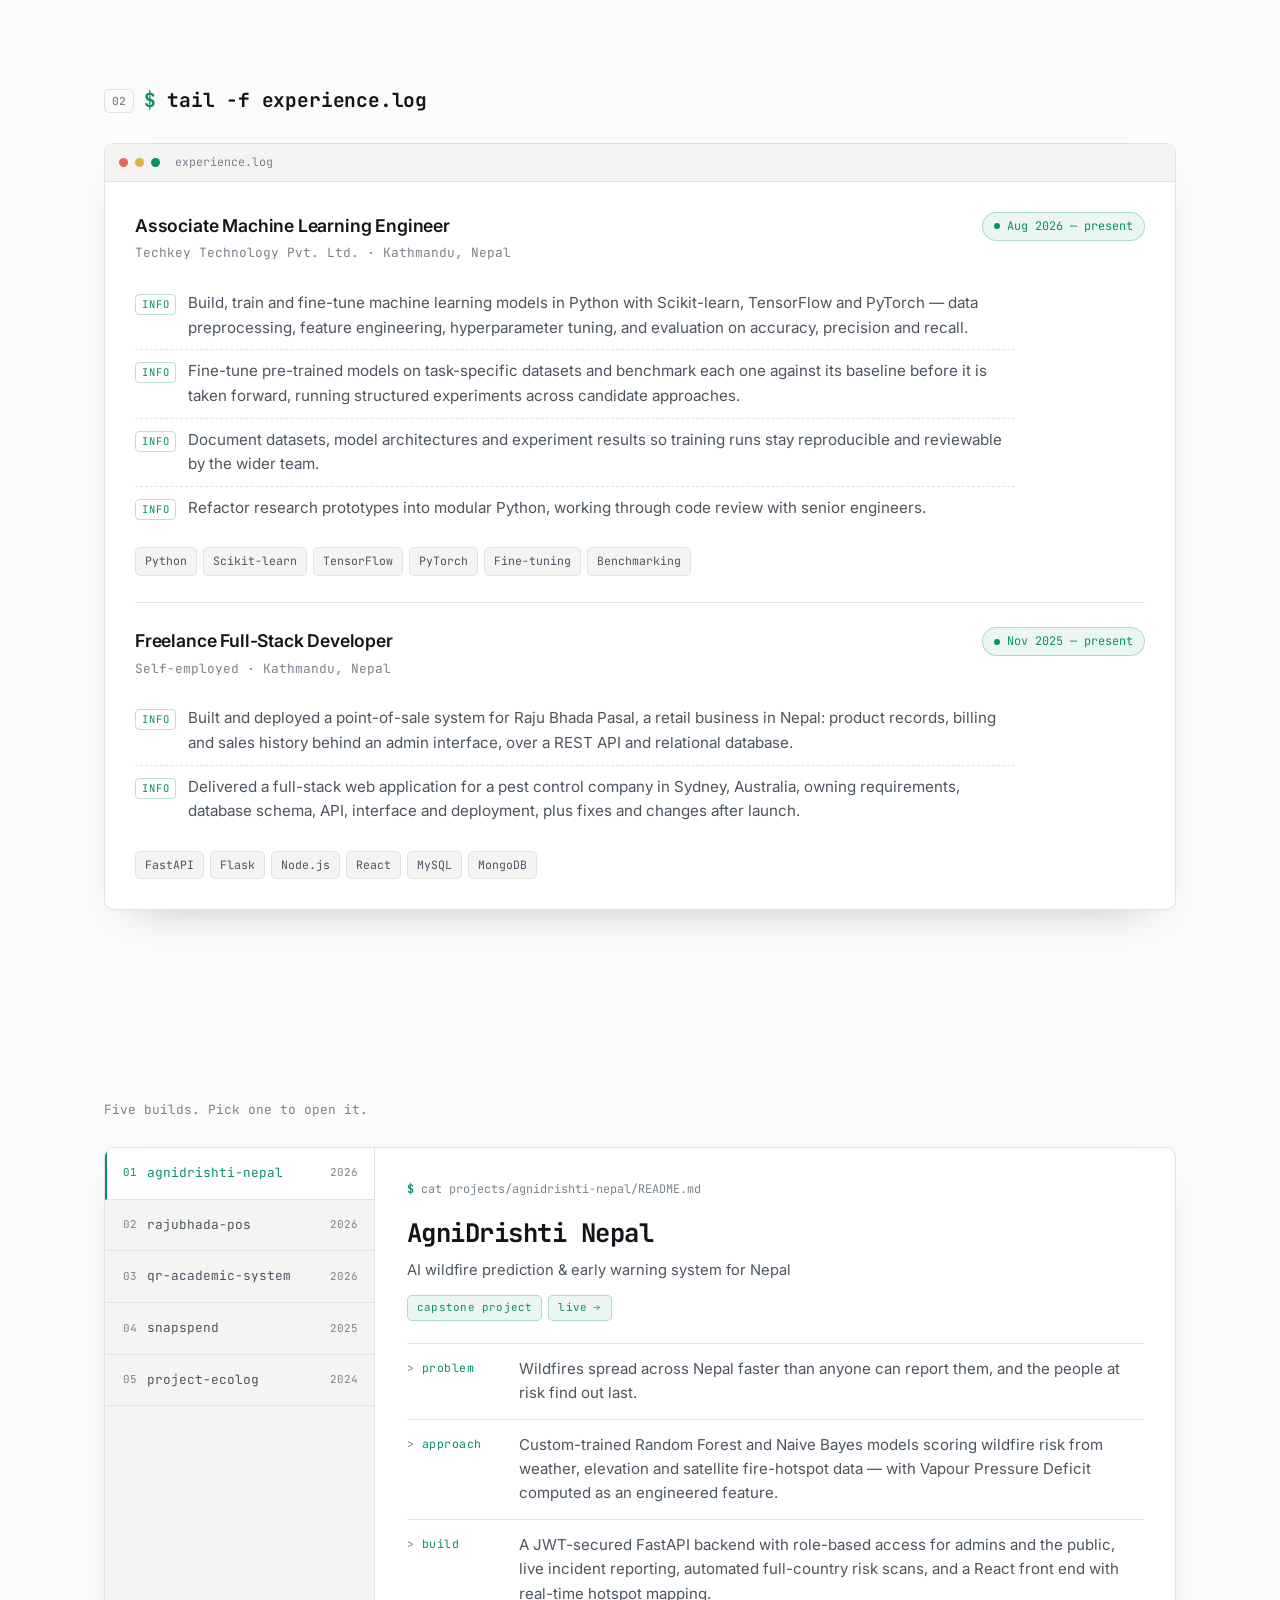
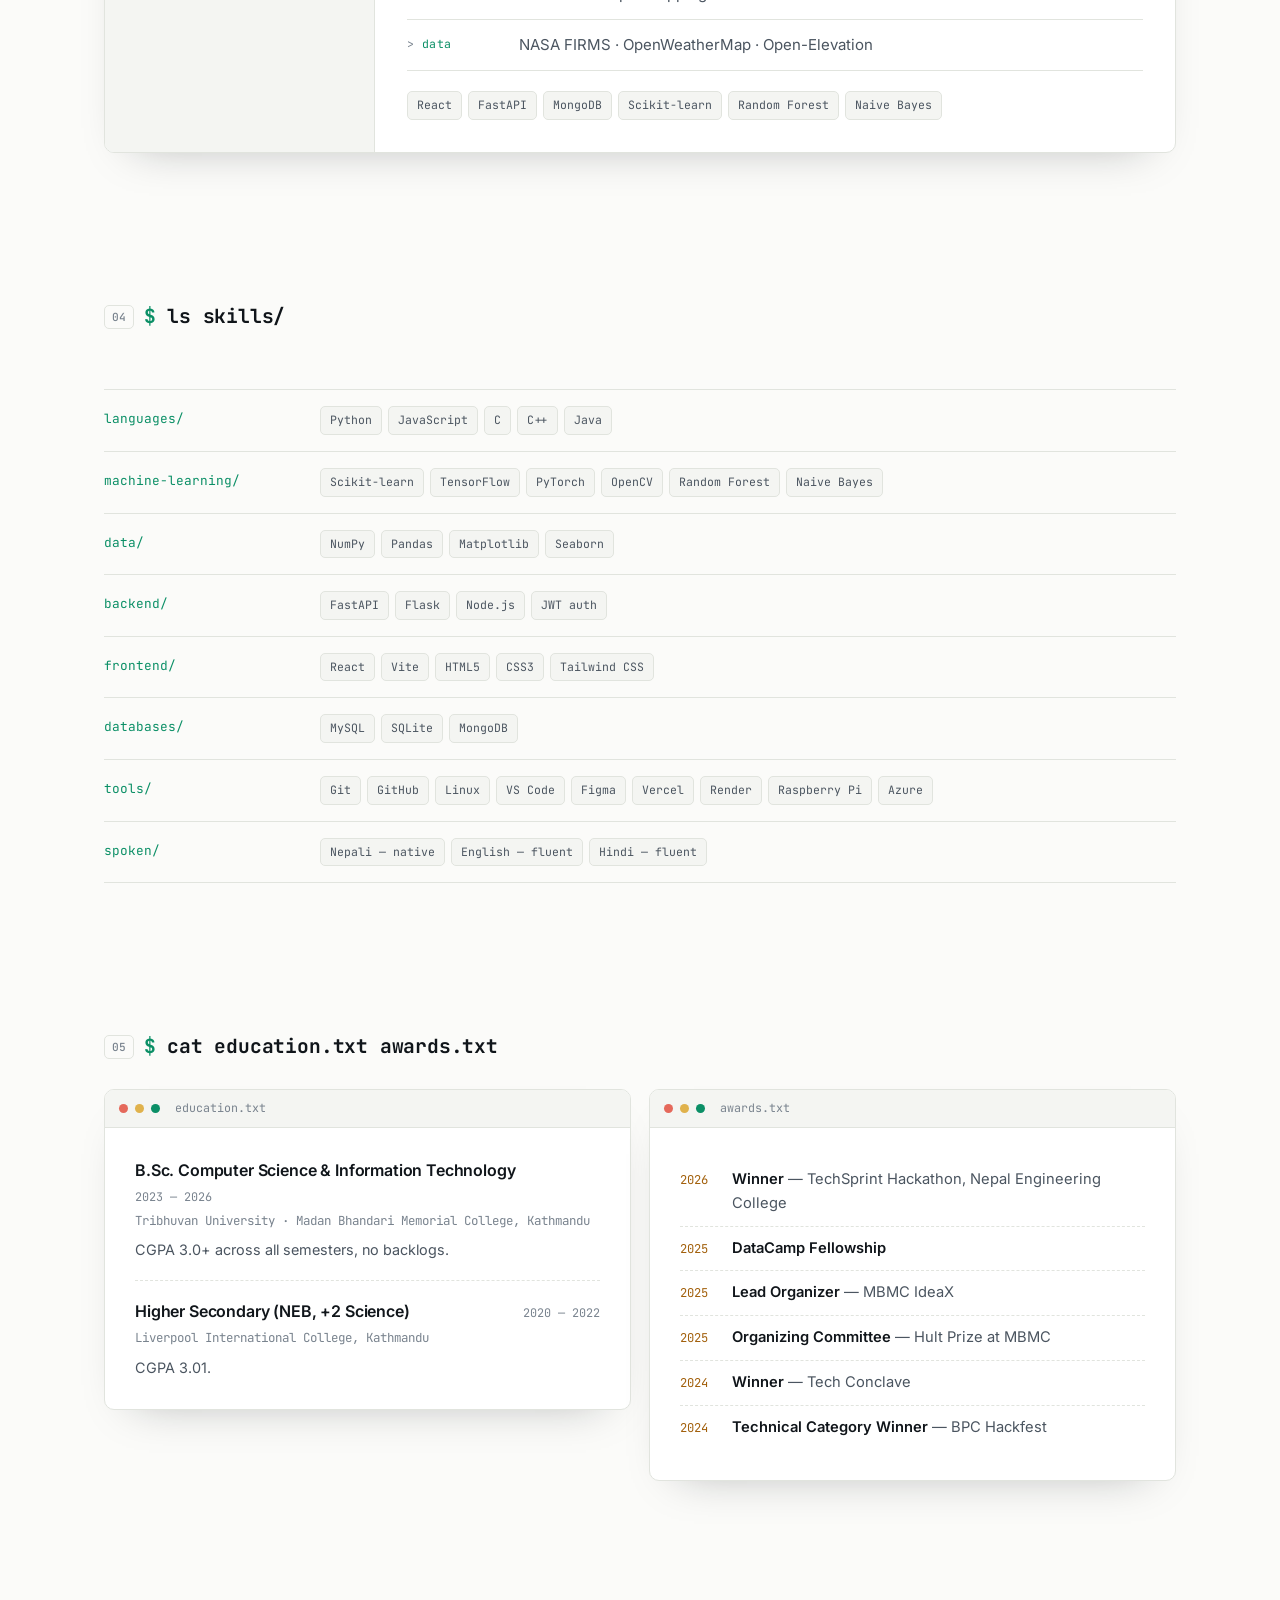
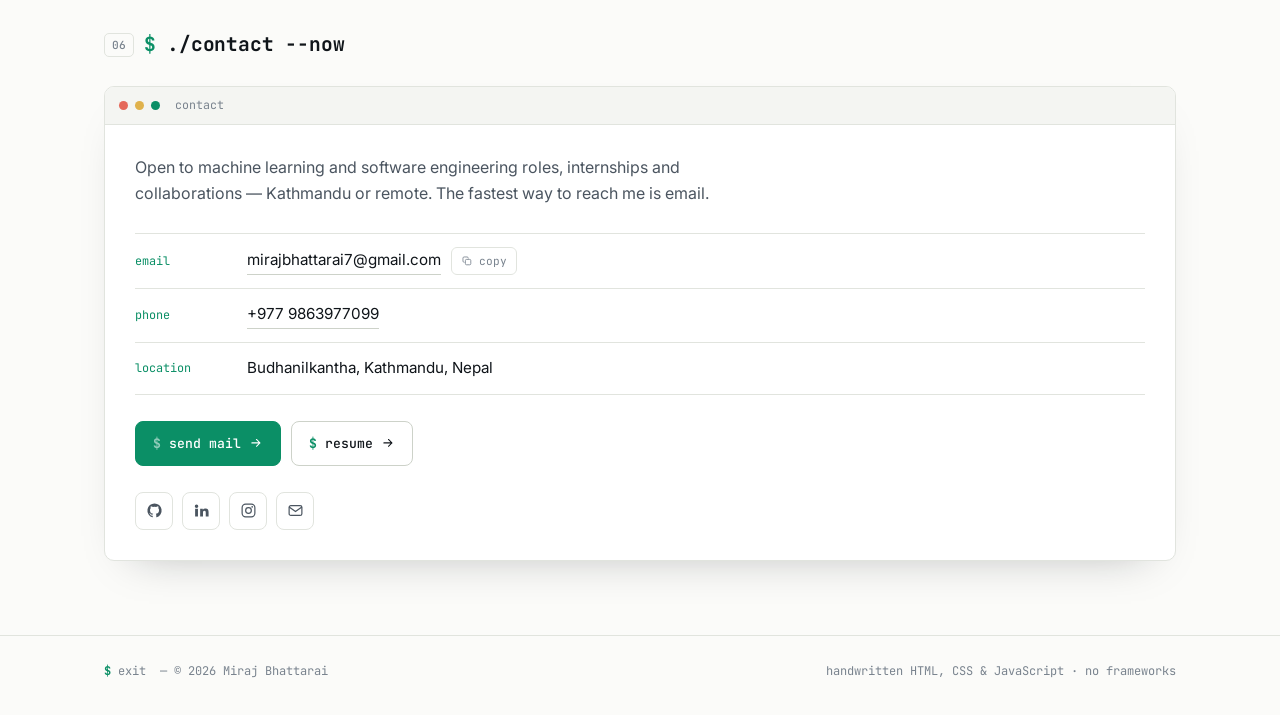
==== commit 571d02eb: "Open the resume in a new tab instead of downloading it" ====
--- a/index.html
+++ b/index.html
@@ -363,8 +363,8 @@
         </p>
 
         <div class="hero-btns r" style="--d:.18s">
-          <a class="btn btn-p" href="docs/Miraj_Bhattarai_CV.pdf" download="Miraj_Bhattarai_CV.pdf">
-            <span class="ps1">$</span> get résumé <svg class="ic" aria-hidden="true"><use href="#i-down"/></svg>
+          <a class="btn btn-p" href="docs/Miraj_Bhattarai_CV.pdf" target="_blank" rel="noopener">
+            <span class="ps1">$</span> resume <svg class="ic" aria-hidden="true"><use href="#i-arrow"/></svg>
           </a>
           <a class="btn" href="#projects"><span class="ps1">$</span> ls projects <svg class="ic" aria-hidden="true"><use href="#i-arrow"/></svg></a>
         </div>
@@ -706,7 +706,7 @@
 
           <div class="ct-btns">
             <a class="btn btn-p" href="mailto:mirajbhattarai7@gmail.com"><span class="ps1">$</span> send mail <svg class="ic" aria-hidden="true"><use href="#i-arrow"/></svg></a>
-            <a class="btn" href="docs/Miraj_Bhattarai_CV.pdf" download="Miraj_Bhattarai_CV.pdf"><span class="ps1">$</span> résumé.pdf <svg class="ic" aria-hidden="true"><use href="#i-down"/></svg></a>
+            <a class="btn" href="docs/Miraj_Bhattarai_CV.pdf" target="_blank" rel="noopener"><span class="ps1">$</span> resume <svg class="ic" aria-hidden="true"><use href="#i-arrow"/></svg></a>
           </div>
 
           <ul class="socials">
